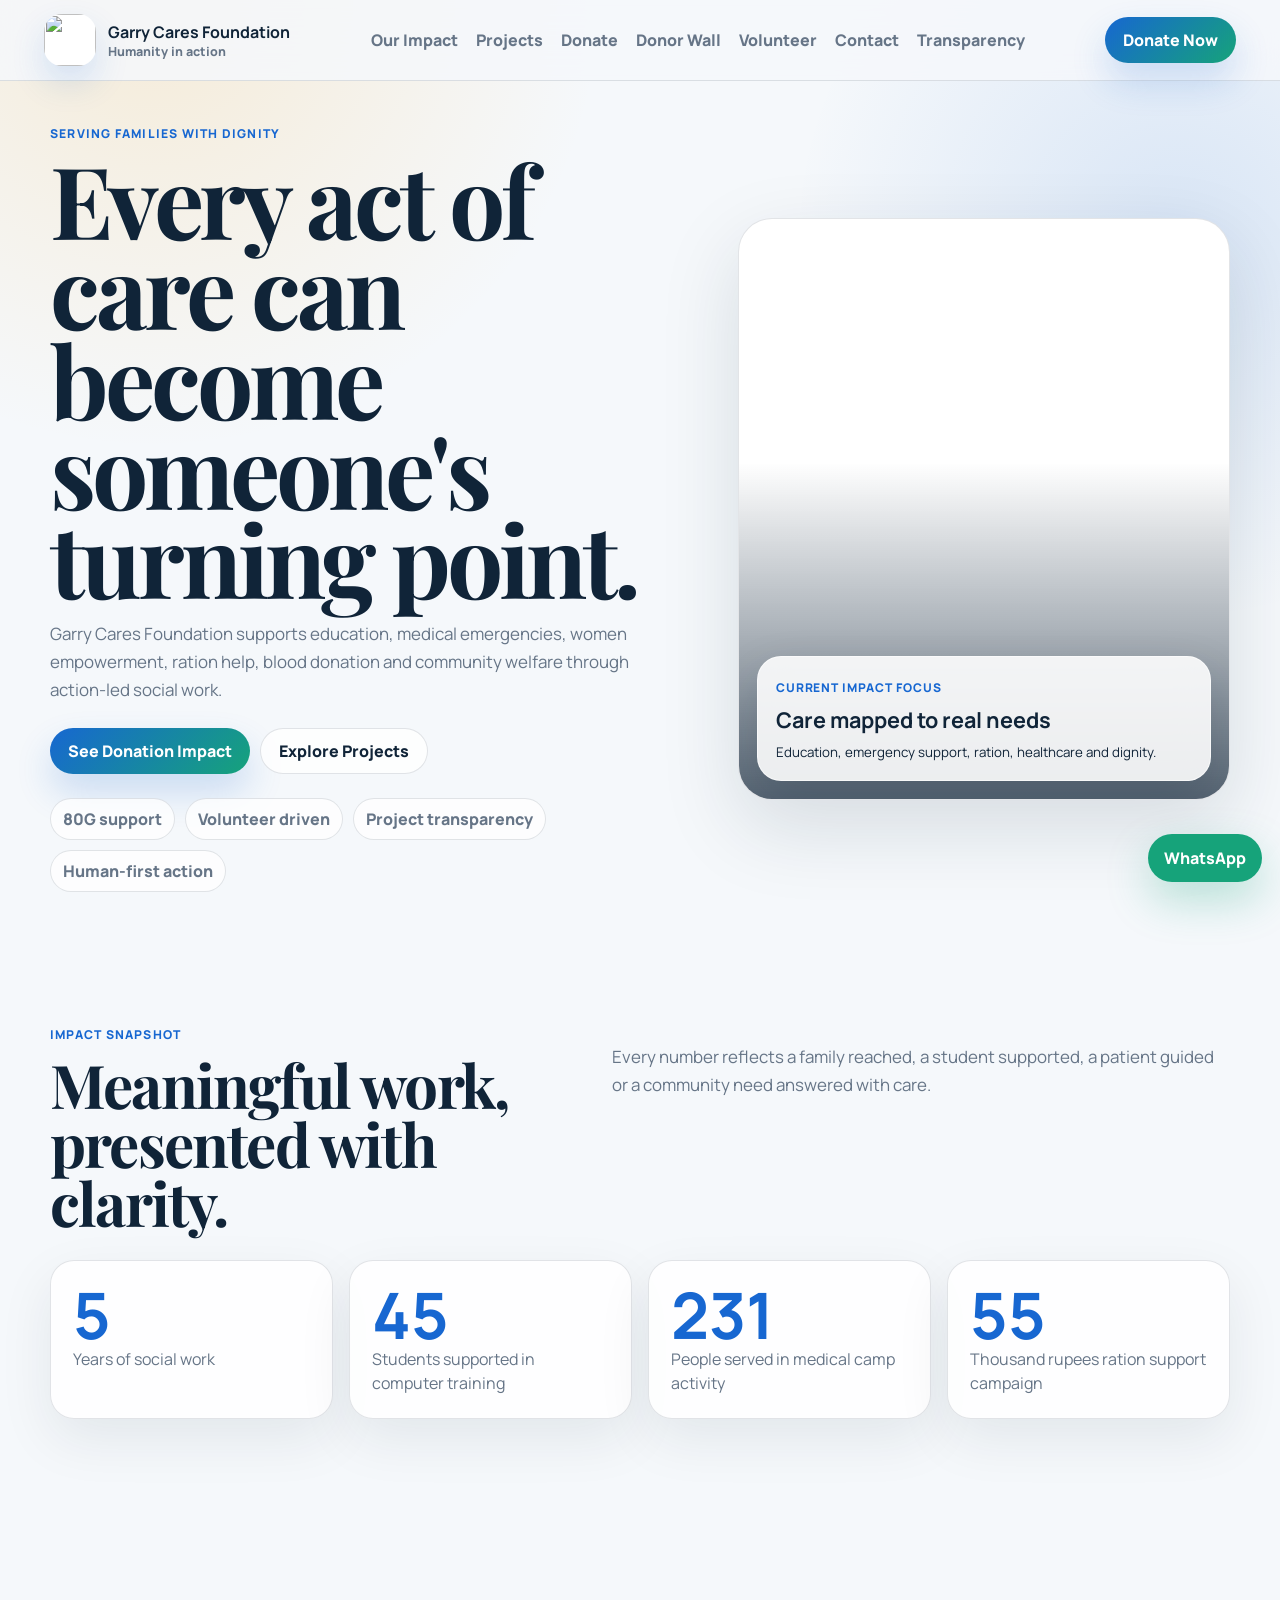
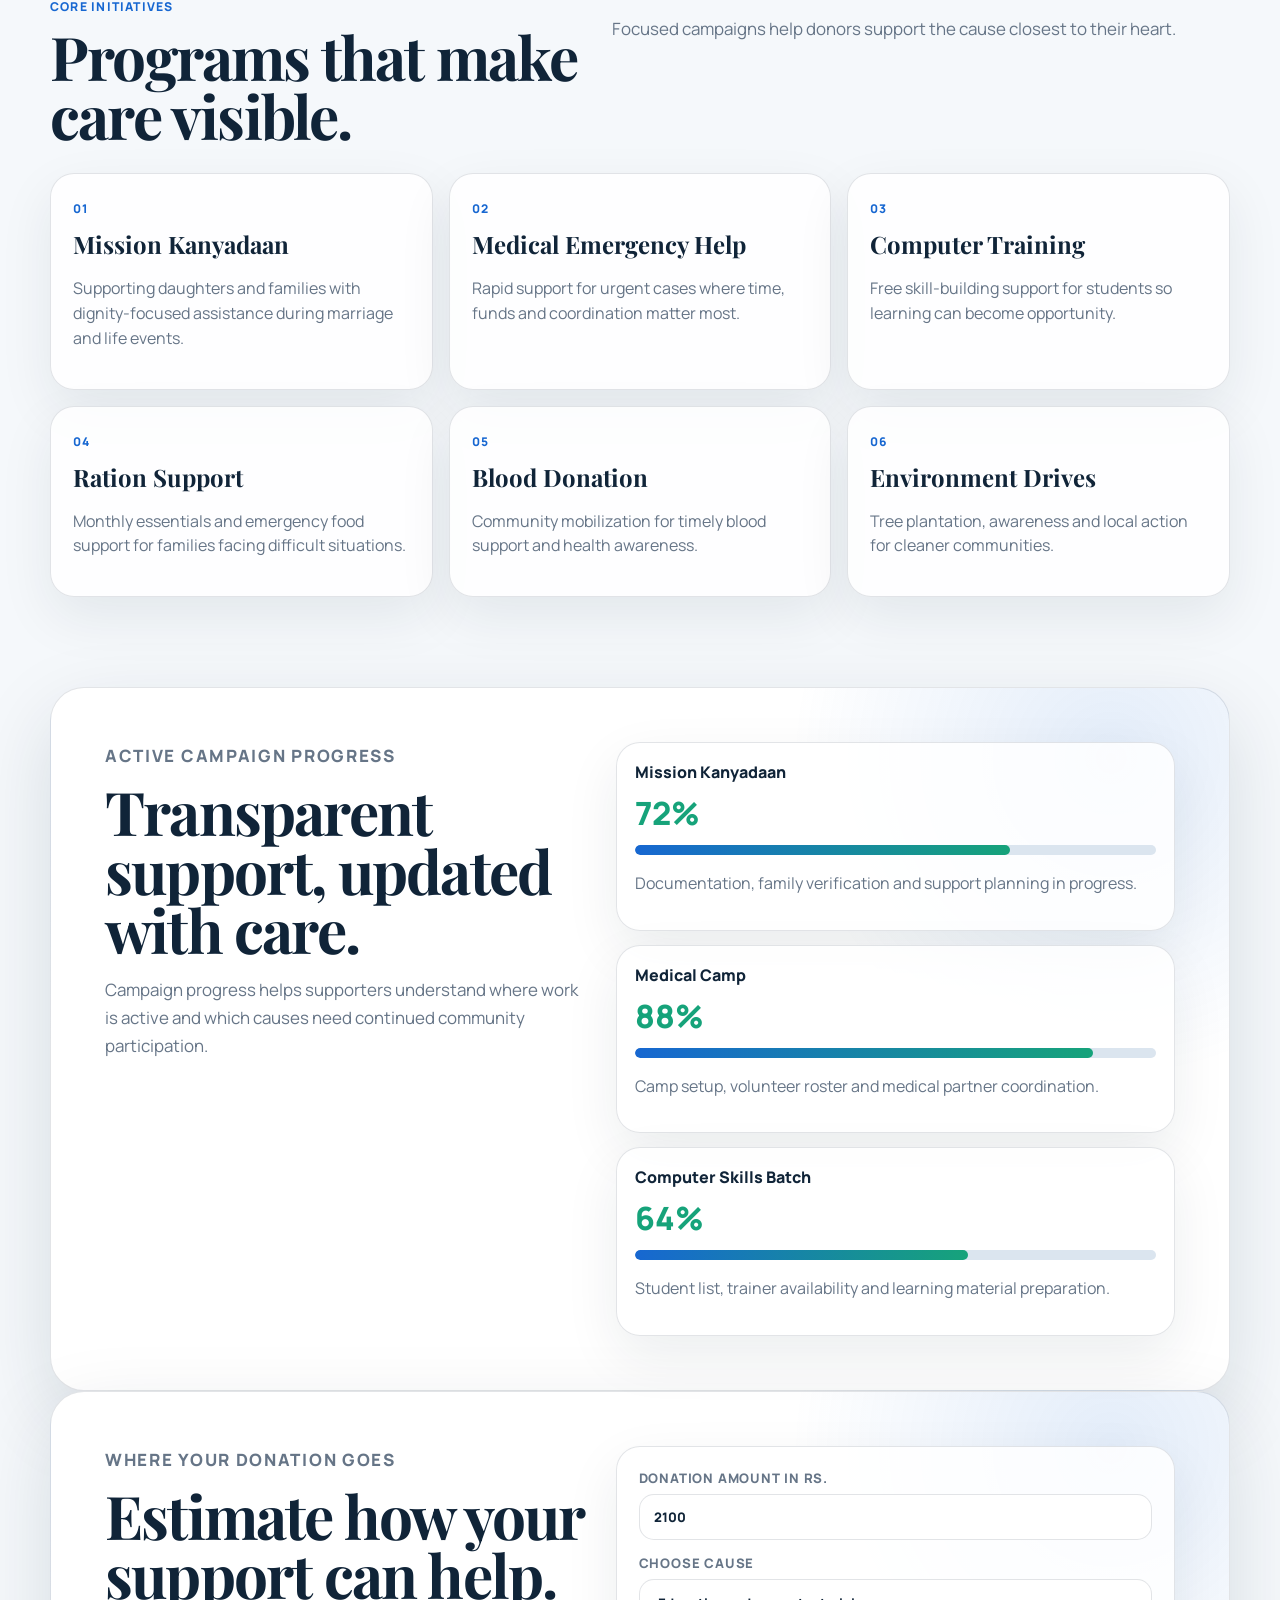
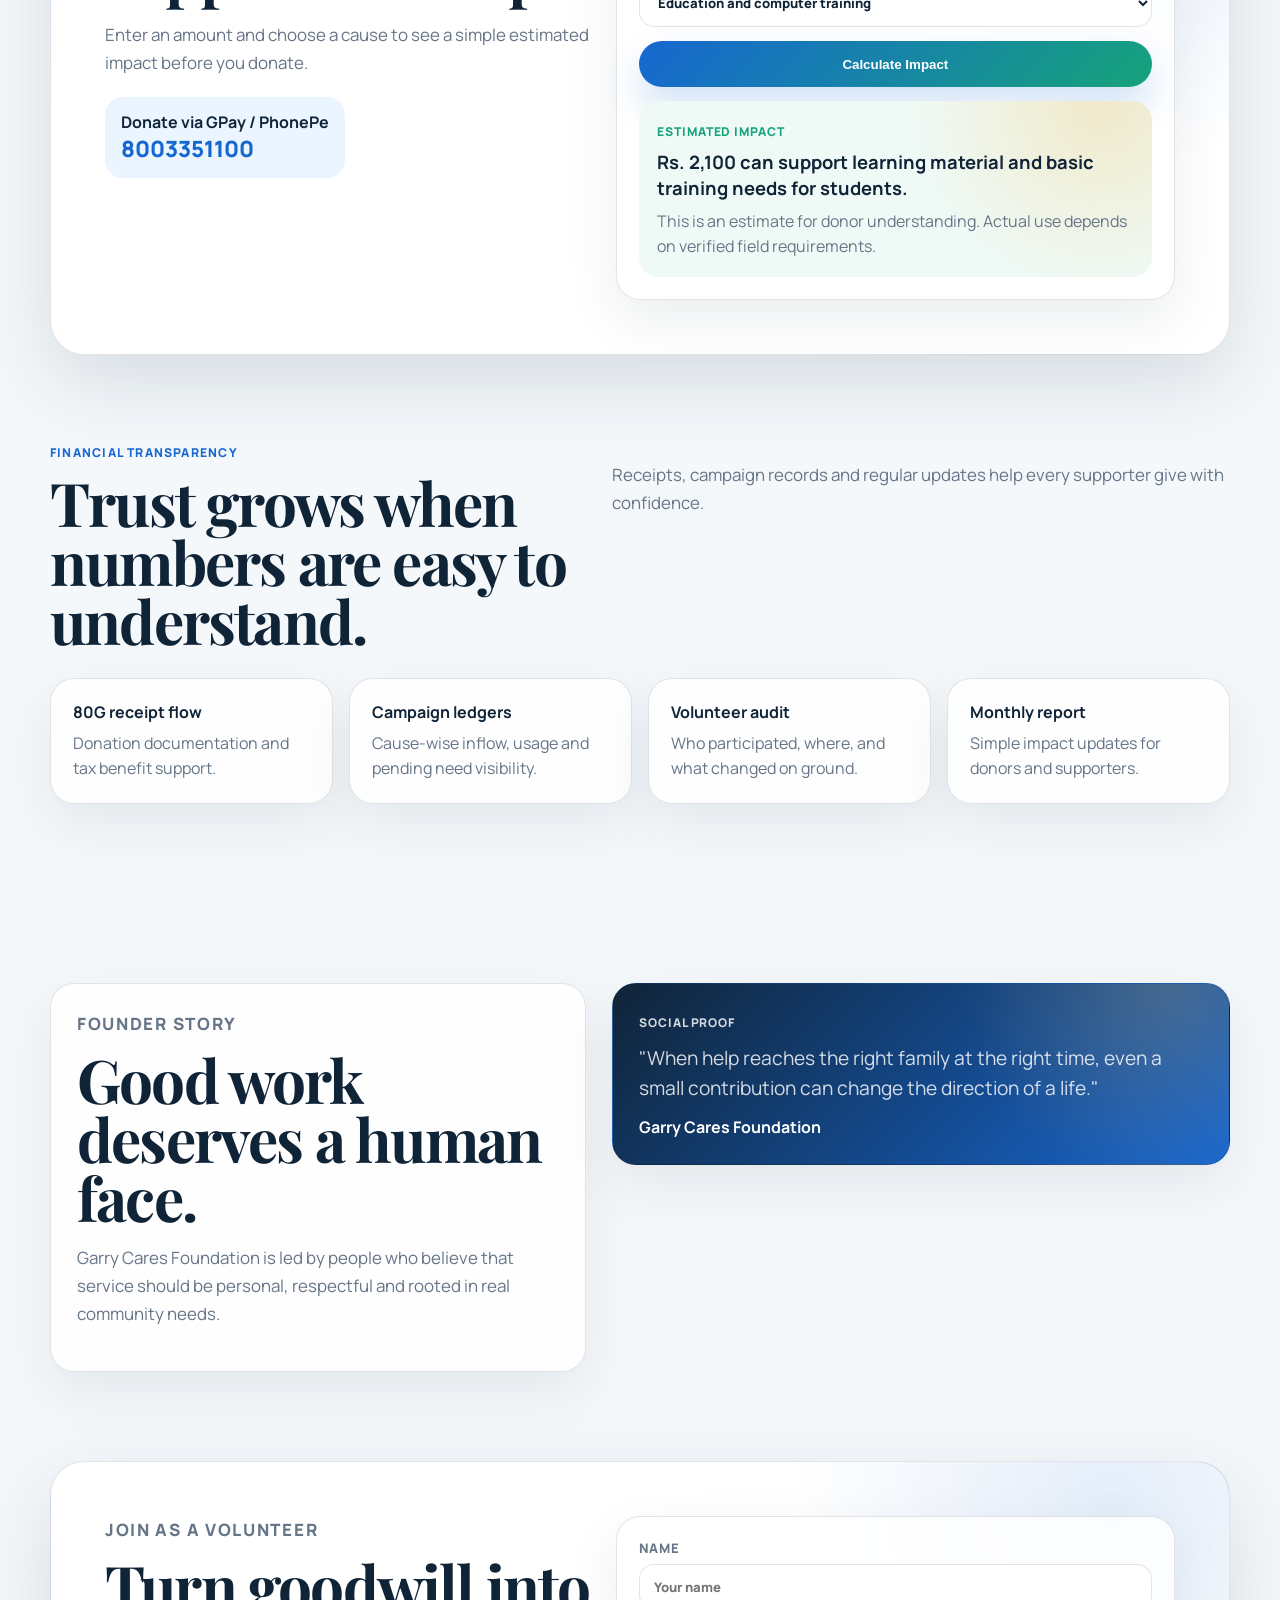
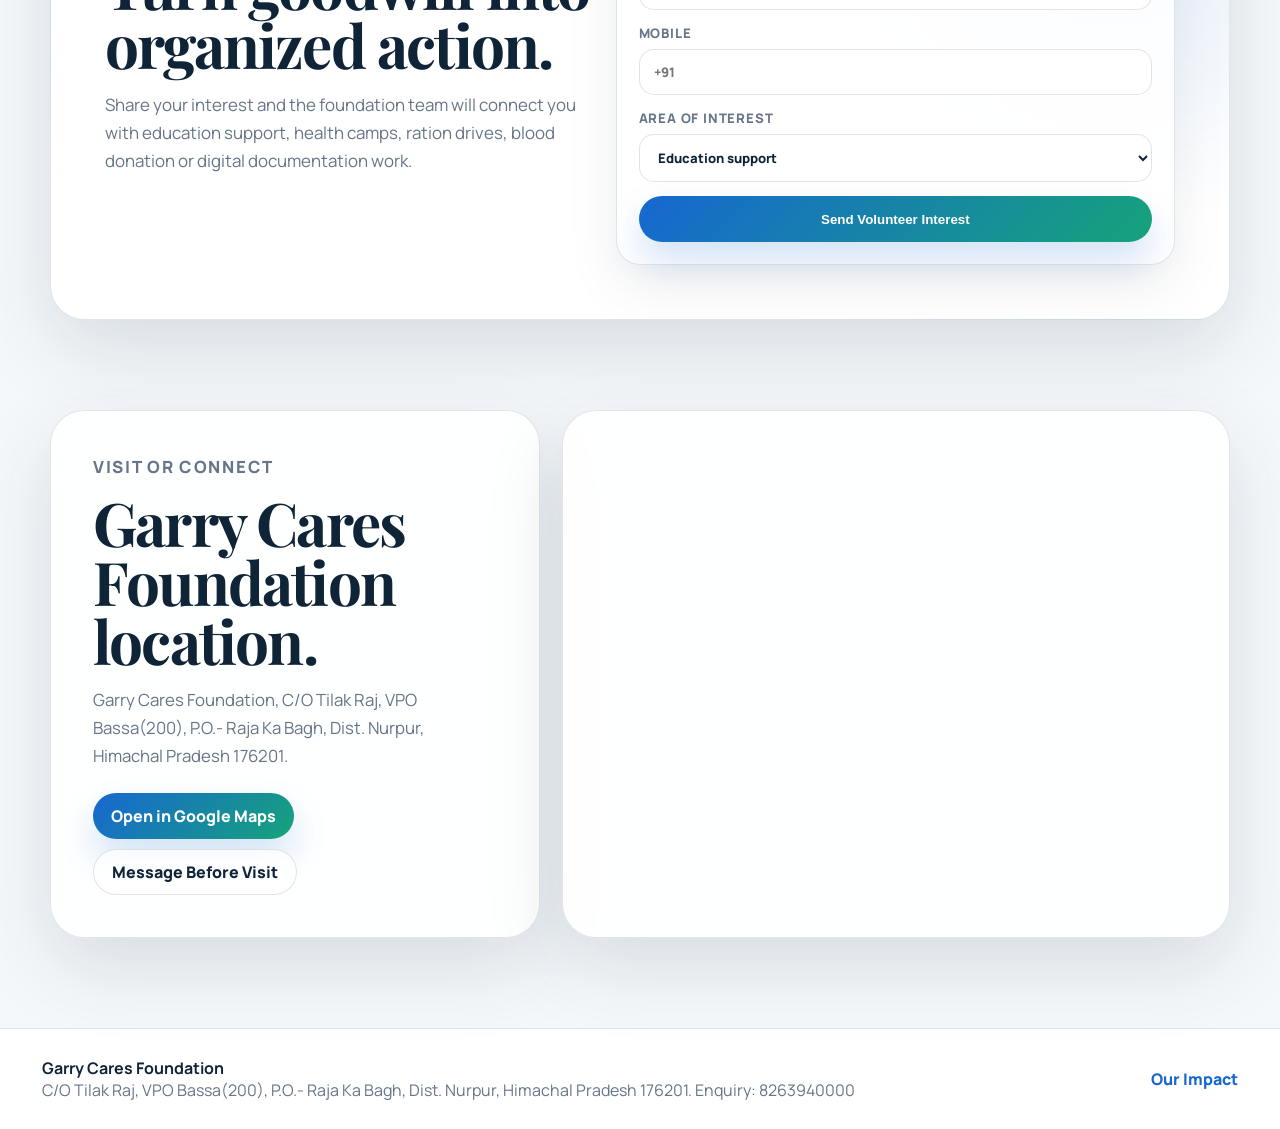
==== index.html @ 77423f06 "Add files via upload" ====
<!doctype html>
<html lang="en">
  <head>
    <meta charset="UTF-8" />
    <meta name="viewport" content="width=device-width, initial-scale=1.0" />
    <meta
      name="description"
      content="Garry Cares Foundation supports education, healthcare, dignity, ration help, blood donation and rural community welfare through transparent social work."
    />
    <title>Garry Cares Foundation | Serving With Care</title>
    <link rel="preconnect" href="https://fonts.googleapis.com" />
    <link rel="preconnect" href="https://fonts.gstatic.com" crossorigin />
    <link
      href="https://fonts.googleapis.com/css2?family=Manrope:wght@400;600;700;800&family=Playfair+Display:wght@700;800&display=swap"
      rel="stylesheet"
    />
    <link rel="stylesheet" href="styles.css" />
  </head>
  <body>
    <header class="site-header">
      <a class="brand" href="#top" aria-label="Garry Cares Foundation home">
        <span class="brand-mark"><img src="assets/GCF_logo.png" alt="" /></span>
        <span><strong>Garry Cares Foundation</strong><small>Humanity in action</small></span>
      </a>
      <nav class="desktop-nav" aria-label="Primary navigation">
        <a href="impact.html">Our Impact</a>
        <a href="#projects">Projects</a>
        <a href="donate.html">Donate</a>
        <a href="donors.html">Donor Wall</a>
        <a href="#volunteer">Volunteer</a>
        <a href="#contact">Contact</a>
        <a href="#transparency">Transparency</a>
      </nav>
      <a class="header-cta" href="donate.html">Donate Now</a>
      <button class="menu-button" type="button" aria-label="Open menu" aria-expanded="false"><span></span><span></span><span></span></button>
    </header>

    <nav class="mobile-menu" aria-label="Mobile navigation" hidden>
      <a href="impact.html">Our Impact</a>
      <a href="#projects">Projects</a>
      <a href="donate.html">Donate</a>
      <a href="donors.html">Donor Wall</a>
      <a href="#volunteer">Volunteer</a>
      <a href="#contact">Contact</a>
      <a href="#transparency">Transparency</a>
    </nav>

    <main id="top">
      <section class="hero">
        <div class="hero-copy">
          <p class="eyebrow">Serving families with dignity</p>
          <h1>Every act of care can become someone's turning point.</h1>
          <p>
            Garry Cares Foundation supports education, medical emergencies,
            women empowerment, ration help, blood donation and community welfare
            through action-led social work.
          </p>
          <div class="hero-actions">
            <a class="primary-button" href="#donate">See Donation Impact</a>
            <a class="secondary-button" href="#projects">Explore Projects</a>
          </div>
          <div class="trust-strip">
            <span>80G support</span>
            <span>Volunteer driven</span>
            <span>Project transparency</span>
            <span>Human-first action</span>
          </div>
        </div>
        <div class="hero-panel" aria-label="Garry Cares Foundation impact preview">
          <div class="hero-image"></div>
          <div class="impact-ticket">
            <span>Current impact focus</span>
            <strong>Care mapped to real needs</strong>
            <small>Education, emergency support, ration, healthcare and dignity.</small>
          </div>
        </div>
      </section>

      <section class="section impact-section" id="impact">
        <div class="section-heading">
          <div>
            <p class="eyebrow">Impact snapshot</p>
            <h2>Meaningful work, presented with clarity.</h2>
          </div>
          <p>
            Every number reflects a family reached, a student supported, a
            patient guided or a community need answered with care.
          </p>
        </div>
        <div class="stats-grid">
          <article><strong data-count="5">0</strong><span>Years of social work</span></article>
          <article><strong data-count="45">0</strong><span>Students supported in computer training</span></article>
          <article><strong data-count="271">0</strong><span>People served in medical camp activity</span></article>
          <article><strong data-count="55">0</strong><span>Thousand rupees ration support campaign</span></article>
        </div>
      </section>

      <section class="section projects-section" id="projects">
        <div class="section-heading">
          <div>
            <p class="eyebrow">Core initiatives</p>
            <h2>Programs that make care visible.</h2>
          </div>
          <p>Focused campaigns help donors support the cause closest to their heart.</p>
        </div>
        <div class="project-grid">
          <article><span>01</span><h3>Mission Kanyadaan</h3><p>Supporting daughters and families with dignity-focused assistance during marriage and life events.</p></article>
          <article><span>02</span><h3>Medical Emergency Help</h3><p>Rapid support for urgent cases where time, funds and coordination matter most.</p></article>
          <article><span>03</span><h3>Computer Training</h3><p>Free skill-building support for students so learning can become opportunity.</p></article>
          <article><span>04</span><h3>Ration Support</h3><p>Monthly essentials and emergency food support for families facing difficult situations.</p></article>
          <article><span>05</span><h3>Blood Donation</h3><p>Community mobilization for timely blood support and health awareness.</p></article>
          <article><span>06</span><h3>Environment Drives</h3><p>Tree plantation, awareness and local action for cleaner communities.</p></article>
        </div>
      </section>

      <section class="section tracker-section">
        <div class="tracker-copy">
          <p class="eyebrow">Active campaign progress</p>
          <h2>Transparent support, updated with care.</h2>
          <p>Campaign progress helps supporters understand where work is active and which causes need continued community participation.</p>
        </div>
        <div class="tracker-list">
          <article><span>Mission Kanyadaan</span><strong>72%</strong><div><i style="width:72%"></i></div><p>Documentation, family verification and support planning in progress.</p></article>
          <article><span>Medical Camp</span><strong>88%</strong><div><i style="width:88%"></i></div><p>Camp setup, volunteer roster and medical partner coordination.</p></article>
          <article><span>Computer Skills Batch</span><strong>64%</strong><div><i style="width:64%"></i></div><p>Student list, trainer availability and learning material preparation.</p></article>
        </div>
      </section>

      <section class="section donate-section" id="donate">
        <div class="donate-copy">
          <p class="eyebrow">Where your donation goes</p>
          <h2>Estimate how your support can help.</h2>
          <p>
            Enter an amount and choose a cause to see a simple estimated impact
            before you donate.
          </p>
          <div class="donation-contact">
            <strong>Donate via GPay / PhonePe</strong>
            <span>8003351100</span>
          </div>
        </div>
        <form class="donation-calculator" data-donation-form>
          <label>Donation amount in Rs.<input type="number" name="amount" min="100" value="2100" required /></label>
          <label>Choose cause
            <select name="cause">
              <option value="education">Education and computer training</option>
              <option value="medical">Medical emergency help</option>
              <option value="ration">Ration and family support</option>
              <option value="kanyadaan">Mission Kanyadaan</option>
            </select>
          </label>
          <button class="primary-button" type="submit">Calculate Impact</button>
          <article class="impact-result" data-impact-result>
            <span>Estimated impact</span>
            <strong>Rs. 2,100 can support learning material and basic training needs for students.</strong>
            <p>This is an estimate for donor understanding. Actual use depends on verified field requirements.</p>
          </article>
        </form>
      </section>

      <section class="section transparency-section" id="transparency">
        <div class="section-heading">
          <div>
            <p class="eyebrow">Financial transparency</p>
            <h2>Trust grows when numbers are easy to understand.</h2>
          </div>
          <p>Receipts, campaign records and regular updates help every supporter give with confidence.</p>
        </div>
        <div class="transparency-grid">
          <article><strong>80G receipt flow</strong><span>Donation documentation and tax benefit support.</span></article>
          <article><strong>Campaign ledgers</strong><span>Cause-wise inflow, usage and pending need visibility.</span></article>
          <article><strong>Volunteer audit</strong><span>Who participated, where, and what changed on ground.</span></article>
          <article><strong>Monthly report</strong><span>Simple impact updates for donors and supporters.</span></article>
        </div>
      </section>

      <section class="section founder-section">
        <div class="founder-card">
          <p class="eyebrow">Founder story</p>
          <h2>Good work deserves a human face.</h2>
          <p>
            Garry Cares Foundation is led by people who believe that service
            should be personal, respectful and rooted in real community needs.
          </p>
        </div>
        <div class="testimonial-card">
          <span>Social proof</span>
          <p>"When help reaches the right family at the right time, even a small contribution can change the direction of a life."</p>
          <strong>Garry Cares Foundation</strong>
        </div>
      </section>

      <section class="section volunteer-section" id="volunteer">
        <div class="volunteer-copy">
          <p class="eyebrow">Join as a volunteer</p>
          <h2>Turn goodwill into organized action.</h2>
          <p>Share your interest and the foundation team will connect you with education support, health camps, ration drives, blood donation or digital documentation work.</p>
        </div>
        <form class="volunteer-form">
          <label>Name<input type="text" placeholder="Your name" required /></label>
          <label>Mobile<input type="tel" placeholder="+91" required /></label>
          <label>Area of interest
            <select required>
              <option>Education support</option>
              <option>Medical camp</option>
              <option>Ration drive</option>
              <option>Blood donation</option>
              <option>Digital/social media support</option>
            </select>
          </label>
          <button class="primary-button" type="button">Send Volunteer Interest</button>
        </form>
      </section>

      <section class="section location-section" id="contact">
        <div class="location-copy">
          <p class="eyebrow">Visit or connect</p>
          <h2>Garry Cares Foundation location.</h2>
          <p>
            Garry Cares Foundation, C/O Tilak Raj, VPO Bassa(200),
            P.O.- Raja Ka Bagh, Dist. Nurpur, Himachal Pradesh 176201.
          </p>
          <div class="location-actions">
            <a class="primary-button" href="https://www.google.com/maps/search/?api=1&query=Garry%20Cares%20Foundation%20C%2FO%20Tilak%20Raj%20VPO%20Bassa%20200%20PO%20Raja%20Ka%20Bagh%20Nurpur%20Himachal%20Pradesh%20176201" target="_blank" rel="noopener noreferrer">Open in Google Maps</a>
            <a class="secondary-button" href="https://wa.me/918263940000?text=Hello%20Garry%20Cares%20Foundation%2C%20I%20want%20to%20visit%20your%20office" target="_blank" rel="noopener noreferrer">Message Before Visit</a>
          </div>
        </div>
        <div class="map-frame" aria-label="Garry Cares Foundation map">
          <iframe
            title="Garry Cares Foundation location map"
            src="https://www.google.com/maps?q=Garry%20Cares%20Foundation%20C%2FO%20Tilak%20Raj%20VPO%20Bassa%20200%20PO%20Raja%20Ka%20Bagh%20Nurpur%20Himachal%20Pradesh%20176201&output=embed"
            loading="lazy"
            referrerpolicy="no-referrer-when-downgrade"
          ></iframe>
        </div>
      </section>
    </main>

    <a class="whatsapp-float" href="https://wa.me/918263940000?text=Hello%20Garry%20Cares%20Foundation%2C%20I%20want%20to%20connect" target="_blank" rel="noopener noreferrer">WhatsApp</a>

    <footer class="site-footer">
      <div>
        <strong>Garry Cares Foundation</strong>
        <span>C/O Tilak Raj, VPO Bassa(200), P.O.- Raja Ka Bagh, Dist. Nurpur, Himachal Pradesh 176201. Enquiry: 8263940000</span>
      </div>
      <a href="impact.html">Our Impact</a>
    </footer>

    <script src="script.js"></script>
  </body>
</html>
---- styles.css ----
:root {
  --ink: #102438;
  --muted: #667587;
  --paper: #ffffff;
  --soft: #f5f8fb;
  --line: rgba(16, 36, 56, 0.12);
  --blue: #1767d1;
  --green: #16a37a;
  --gold: #f5b84b;
  --coral: #e96f5b;
  --shadow: 0 28px 80px rgba(16, 36, 56, 0.13);
  --radius: 24px;
}

* {
  box-sizing: border-box;
}

html {
  scroll-behavior: smooth;
}

body {
  margin: 0;
  color: var(--ink);
  background:
    radial-gradient(circle at 12% 0%, rgba(245, 184, 75, 0.2), transparent 28rem),
    radial-gradient(circle at 92% 4%, rgba(23, 103, 209, 0.13), transparent 24rem),
    var(--soft);
  font-family: "Manrope", system-ui, sans-serif;
}

img {
  display: block;
  width: 100%;
}

a {
  color: inherit;
  text-decoration: none;
}

.site-header {
  position: sticky;
  z-index: 10;
  top: 0;
  display: flex;
  align-items: center;
  justify-content: space-between;
  gap: 18px;
  padding: 14px clamp(16px, 4vw, 44px);
  border-bottom: 1px solid var(--line);
  background: rgba(245, 248, 251, 0.88);
  backdrop-filter: blur(18px);
}

.brand {
  display: inline-flex;
  align-items: center;
  gap: 12px;
  min-width: 0;
}

.brand-mark {
  display: grid;
  width: 52px;
  height: 52px;
  place-items: center;
  border-radius: 18px;
  background: #fff;
  box-shadow: 0 16px 34px rgba(23, 103, 209, 0.16);
}

.brand-mark img {
  width: 100%;
  height: 100%;
  border-radius: inherit;
  object-fit: contain;
}

.brand strong,
.brand small {
  display: block;
}

.brand small {
  color: var(--muted);
  font-size: 0.78rem;
  font-weight: 800;
}

.desktop-nav {
  display: flex;
  flex-wrap: wrap;
  justify-content: center;
  gap: 10px 18px;
  color: var(--muted);
  font-weight: 900;
}

.desktop-nav a:hover {
  color: var(--blue);
}

.primary-button,
.secondary-button,
.header-cta {
  display: inline-flex;
  align-items: center;
  justify-content: center;
  min-height: 46px;
  border-radius: 999px;
  padding: 0 18px;
  font-weight: 900;
  text-align: center;
}

.primary-button,
.header-cta {
  border: 0;
  color: #fff;
  background: linear-gradient(135deg, var(--blue), var(--green));
  box-shadow: 0 18px 36px rgba(23, 103, 209, 0.2);
}

.secondary-button {
  border: 1px solid var(--line);
  background: rgba(255, 255, 255, 0.78);
}

.menu-button {
  display: none;
  width: 44px;
  height: 44px;
  border: 1px solid var(--line);
  border-radius: 14px;
  background: var(--paper);
}

.menu-button span {
  display: block;
  width: 18px;
  height: 2px;
  margin: 5px auto;
  background: var(--ink);
}

.mobile-menu {
  position: fixed;
  z-index: 9;
  top: 81px;
  left: 0;
  right: 0;
  display: grid;
  gap: 8px;
  padding: 14px;
  border-bottom: 1px solid var(--line);
  background: rgba(245, 248, 251, 0.96);
}

.mobile-menu[hidden] {
  display: none;
}

.mobile-menu a {
  border: 1px solid var(--line);
  border-radius: 14px;
  background: var(--paper);
  padding: 12px;
  font-weight: 900;
}

.hero,
.section {
  width: min(1180px, calc(100% - 32px));
  margin: 0 auto;
}

.hero {
  display: grid;
  grid-template-columns: minmax(0, 0.95fr) minmax(330px, 0.75fr);
  gap: clamp(24px, 5vw, 64px);
  align-items: center;
  min-height: calc(100vh - 82px);
  padding: 44px 0;
}

.eyebrow {
  margin: 0 0 12px;
  color: var(--blue);
  font-size: 0.76rem;
  font-weight: 900;
  letter-spacing: 0.1em;
  text-transform: uppercase;
}

h1,
h2,
h3 {
  font-family: "Playfair Display", Georgia, serif;
}

h1 {
  max-width: 830px;
  margin: 0;
  font-size: clamp(3.2rem, 7.8vw, 7rem);
  line-height: 0.9;
  letter-spacing: -0.04em;
}

h2 {
  margin: 0;
  font-size: clamp(2rem, 4.7vw, 4.4rem);
  line-height: 0.98;
  letter-spacing: -0.03em;
}

.color-statement {
  display: flex;
  flex-wrap: wrap;
  gap: 10px 14px;
  line-height: 1.08;
}

.color-statement span {
  position: relative;
  display: inline-block;
  border-radius: 18px;
  padding: 5px 10px 8px;
}

.color-statement span:nth-child(1) {
  color: var(--blue);
  background: rgba(23, 103, 209, 0.09);
}

.color-statement span:nth-child(2) {
  color: var(--green);
  background: rgba(22, 163, 122, 0.1);
}

.color-statement span:nth-child(3) {
  color: #b56f06;
  background: rgba(245, 184, 75, 0.18);
}

h3 {
  margin: 10px 0 8px;
  font-size: 1.5rem;
}

.hero-copy > p:not(.eyebrow),
.section-heading > p,
.tracker-copy p,
.donate-copy p,
.volunteer-copy p,
.founder-card p {
  color: var(--muted);
  font-size: 1.06rem;
  line-height: 1.65;
}

.hero-actions,
.trust-strip {
  display: flex;
  flex-wrap: wrap;
  gap: 10px;
  margin-top: 24px;
}

.trust-strip span {
  border: 1px solid var(--line);
  border-radius: 999px;
  background: rgba(255, 255, 255, 0.75);
  padding: 9px 12px;
  color: var(--muted);
  font-weight: 900;
}

.hero-panel {
  position: relative;
  min-height: 580px;
  overflow: hidden;
  border: 1px solid var(--line);
  border-radius: 34px;
  background: var(--paper);
  box-shadow: var(--shadow);
}

.hero-image {
  height: 100%;
  min-height: 580px;
  background:
    linear-gradient(180deg, transparent 42%, rgba(16, 36, 56, 0.7)),
    url("https://images.unsplash.com/photo-1488521787991-ed7bbaae773c?auto=format&fit=crop&w=1100&q=80") center/cover;
}

.impact-ticket {
  position: absolute;
  left: 18px;
  right: 18px;
  bottom: 18px;
  border: 1px solid rgba(255, 255, 255, 0.6);
  border-radius: 24px;
  background: rgba(255, 255, 255, 0.88);
  backdrop-filter: blur(14px);
  padding: 18px;
  box-shadow: 0 22px 50px rgba(16, 36, 56, 0.2);
}

.impact-ticket span,
.project-grid span,
.founder-card span,
.testimonial-card span {
  color: var(--blue);
  font-size: 0.75rem;
  font-weight: 900;
  letter-spacing: 0.08em;
  text-transform: uppercase;
}

.impact-ticket strong {
  display: block;
  margin: 8px 0 6px;
  font-size: 1.35rem;
}

.section {
  padding: clamp(48px, 7vw, 90px) 0;
}

.section-heading,
.tracker-section,
.donate-section,
.founder-section,
.volunteer-section {
  display: grid;
  grid-template-columns: minmax(0, 0.78fr) minmax(320px, 0.9fr);
  gap: 26px;
  align-items: start;
}

.stats-grid,
.project-grid,
.transparency-grid {
  display: grid;
  gap: 16px;
  margin-top: 28px;
}

.stats-grid {
  grid-template-columns: repeat(4, minmax(0, 1fr));
}

.stats-grid article,
.project-grid article,
.tracker-list article,
.transparency-grid article,
.founder-card,
.testimonial-card,
.volunteer-form,
.donation-calculator {
  border: 1px solid var(--line);
  border-radius: var(--radius);
  background: rgba(255, 255, 255, 0.84);
  box-shadow: 0 20px 54px rgba(16, 36, 56, 0.08);
}

.stats-grid article {
  padding: 22px;
}

.stats-grid strong {
  display: block;
  color: var(--blue);
  font-size: clamp(2rem, 5vw, 4rem);
  line-height: 1;
}

.stats-grid span,
.project-grid p,
.tracker-list p,
.transparency-grid span,
.testimonial-card p {
  color: var(--muted);
  line-height: 1.55;
}

.project-grid {
  grid-template-columns: repeat(3, minmax(0, 1fr));
}

.project-grid article,
.transparency-grid article {
  padding: 22px;
  transition: transform 0.22s ease, box-shadow 0.22s ease;
}

.project-grid article:hover,
.transparency-grid article:hover {
  transform: translateY(-5px);
  box-shadow: var(--shadow);
}

.tracker-section,
.donate-section,
.volunteer-section {
  border: 1px solid var(--line);
  border-radius: 34px;
  background:
    radial-gradient(circle at 90% 10%, rgba(23, 103, 209, 0.12), transparent 20rem),
    var(--paper);
  padding: clamp(24px, 5vw, 54px);
  box-shadow: var(--shadow);
}

.tracker-list {
  display: grid;
  gap: 14px;
}

.tracker-list article {
  padding: 18px;
}

.tracker-list article > span,
.tracker-list strong {
  display: block;
  font-weight: 900;
}

.tracker-list strong {
  margin-top: 8px;
  color: var(--green);
  font-size: 2rem;
}

.tracker-list div {
  overflow: hidden;
  height: 10px;
  margin: 10px 0;
  border-radius: 999px;
  background: #dbe5ef;
}

.tracker-list i {
  display: block;
  height: 100%;
  border-radius: inherit;
  background: linear-gradient(90deg, var(--blue), var(--green));
}

.donation-contact {
  display: grid;
  width: fit-content;
  margin-top: 20px;
  border-radius: 18px;
  background: #eaf5ff;
  padding: 14px 16px;
}

.donation-contact span {
  color: var(--blue);
  font-size: 1.4rem;
  font-weight: 900;
}

.donation-calculator,
.volunteer-form {
  display: grid;
  gap: 14px;
  padding: 22px;
}

label {
  display: grid;
  gap: 7px;
  color: var(--muted);
  font-size: 0.82rem;
  font-weight: 900;
  letter-spacing: 0.06em;
  text-transform: uppercase;
}

input,
select {
  width: 100%;
  border: 1px solid var(--line);
  border-radius: 15px;
  background: #fff;
  padding: 13px 14px;
  color: var(--ink);
  font: inherit;
  outline: none;
}

input:focus,
select:focus {
  border-color: rgba(23, 103, 209, 0.45);
  box-shadow: 0 0 0 4px rgba(23, 103, 209, 0.1);
}

.impact-result {
  border-radius: 20px;
  background:
    radial-gradient(circle at 90% 0%, rgba(245, 184, 75, 0.26), transparent 12rem),
    #effaf6;
  padding: 18px;
}

.impact-result span {
  color: var(--green);
  font-size: 0.76rem;
  font-weight: 900;
  letter-spacing: 0.08em;
  text-transform: uppercase;
}

.impact-result strong {
  display: block;
  margin: 8px 0;
  font-size: 1.15rem;
}

.impact-result p {
  margin: 0;
  color: var(--muted);
  line-height: 1.55;
}

.transparency-grid {
  grid-template-columns: repeat(4, minmax(0, 1fr));
}

.transparency-grid strong {
  display: block;
  margin-bottom: 8px;
}

.founder-card,
.testimonial-card {
  padding: 26px;
}

.testimonial-card {
  color: #fff;
  background:
    radial-gradient(circle at 90% 0%, rgba(245, 184, 75, 0.22), transparent 13rem),
    linear-gradient(135deg, #102438, #1767d1);
}

.testimonial-card span,
.testimonial-card p {
  color: rgba(255, 255, 255, 0.82);
}

.testimonial-card p {
  margin: 12px 0;
  font-size: 1.2rem;
}

.whatsapp-float {
  position: fixed;
  z-index: 12;
  right: 18px;
  bottom: 18px;
  border-radius: 999px;
  color: #fff;
  background: #16a37a;
  padding: 13px 16px;
  font-weight: 900;
  box-shadow: 0 18px 44px rgba(22, 163, 122, 0.28);
}

.site-footer {
  display: flex;
  align-items: center;
  justify-content: space-between;
  gap: 18px;
  padding: 28px clamp(16px, 4vw, 42px);
  border-top: 1px solid var(--line);
  background: #ffffff;
}

.site-footer strong,
.site-footer span {
  display: block;
}

.site-footer span {
  color: var(--muted);
}

.site-footer a {
  color: var(--blue);
  font-weight: 900;
}

.donate-hero {
  display: grid;
  grid-template-columns: minmax(0, 0.8fr) minmax(430px, 0.7fr);
  gap: clamp(22px, 5vw, 54px);
  align-items: center;
  width: min(1180px, calc(100% - 32px));
  margin: 0 auto;
  padding: clamp(46px, 8vw, 96px) 0 34px;
}

.donate-hero h1 {
  font-size: clamp(3rem, 7vw, 6.4rem);
}

.donate-hero p {
  max-width: 720px;
  color: var(--muted);
  font-size: 1.08rem;
  line-height: 1.7;
}

.donate-hero-card {
  position: relative;
  overflow: hidden;
  border: 1px solid var(--line);
  border-radius: 30px;
  background:
    radial-gradient(circle at 88% 10%, rgba(245, 184, 75, 0.38), transparent 12rem),
    linear-gradient(135deg, #102438, #1767d1);
  color: #fff;
  padding: 26px;
  box-shadow: var(--shadow);
}

.donate-hero-card span,
.campaign-card > span {
  display: block;
  color: var(--blue);
  font-size: 0.74rem;
  font-weight: 900;
  letter-spacing: 0.08em;
  text-transform: uppercase;
}

.donate-hero-card span {
  color: rgba(255, 255, 255, 0.72);
}

.donate-hero-card strong {
  display: block;
  margin: 12px 0;
  font-size: clamp(2rem, 5vw, 3.2rem);
  line-height: 1;
}

.donate-hero-card p {
  margin: 0;
  color: rgba(255, 255, 255, 0.78);
}

.donate-photo-card {
  display: block;
  min-height: 0;
  padding: 0;
}

.donate-photo-card img {
  width: 100%;
  height: auto;
  min-height: 0;
  object-fit: contain;
}

.donate-photo-card::after {
  display: none;
}

.donate-photo-overlay {
  position: static;
  z-index: 1;
  border-top: 1px solid rgba(255, 255, 255, 0.18);
  background: linear-gradient(135deg, #102438, #1767d1);
  padding: 18px 20px;
}

.donate-photo-overlay strong {
  font-size: clamp(1.8rem, 4vw, 2.6rem);
}

.donate-photo-overlay p {
  font-size: 0.95rem;
  line-height: 1.45;
}

.campaign-grid {
  display: grid;
  grid-template-columns: repeat(4, minmax(0, 1fr));
  gap: 16px;
  margin-top: 30px;
}

.campaign-card {
  position: relative;
  display: flex;
  overflow: hidden;
  flex-direction: column;
  min-height: 430px;
  border: 1px solid var(--line);
  border-radius: 26px;
  background:
    radial-gradient(circle at 88% 0%, rgba(23, 103, 209, 0.08), transparent 12rem),
    rgba(255, 255, 255, 0.9);
  padding: 20px;
  box-shadow: 0 20px 54px rgba(16, 36, 56, 0.08);
  transition: transform 0.24s ease, box-shadow 0.24s ease, border-color 0.24s ease;
}

.campaign-card::before {
  position: absolute;
  inset: 0 0 auto;
  height: 7px;
  background: var(--campaign-accent, linear-gradient(90deg, var(--blue), var(--green), var(--gold)));
  content: "";
}

.campaign-card:hover {
  transform: translateY(-7px);
  border-color: rgba(23, 103, 209, 0.32);
  box-shadow: var(--shadow);
}

.campaign-card.featured {
  color: #fff;
  background:
    radial-gradient(circle at 90% 6%, rgba(245, 184, 75, 0.24), transparent 13rem),
    linear-gradient(135deg, #102438, #1767d1);
}

.kanyadaan-card {
  --campaign-accent: linear-gradient(90deg, #e96f5b, #f5b84b);
}

.education-card {
  --campaign-accent: linear-gradient(90deg, #1767d1, #16a37a);
}

.medical-card {
  --campaign-accent: linear-gradient(90deg, #1767d1, #6d5dfc);
}

.shagun-card {
  --campaign-accent: linear-gradient(90deg, #f5b84b, #16a37a);
}

.blood-card {
  --campaign-accent: linear-gradient(90deg, #e96f5b, #c82f4f);
}

.beti-card {
  --campaign-accent: linear-gradient(90deg, #6d5dfc, #e96f5b);
}

.warmth-card {
  --campaign-accent: linear-gradient(90deg, #f5b84b, #e96f5b);
}

.hygiene-card {
  --campaign-accent: linear-gradient(90deg, #16a37a, #1767d1);
}

.campaign-card.featured p,
.campaign-card.featured li {
  color: rgba(255, 255, 255, 0.8);
}

.campaign-card.featured > span {
  color: rgba(255, 255, 255, 0.68);
}

.campaign-icon {
  display: grid;
  width: 58px;
  height: 58px;
  margin-bottom: 18px;
  place-items: center;
  border-radius: 20px;
  color: #fff;
  background: var(--campaign-accent, linear-gradient(135deg, var(--blue), var(--green)));
  font-weight: 900;
  box-shadow: 0 16px 32px rgba(23, 103, 209, 0.18);
}

.campaign-card.featured .campaign-icon {
  background: rgba(255, 255, 255, 0.16);
  box-shadow: none;
}

.campaign-card h3 {
  margin-top: 8px;
  font-size: 1.45rem;
  line-height: 1.05;
}

.campaign-card p,
.campaign-card li {
  color: var(--muted);
  line-height: 1.55;
}

.campaign-card ul {
  display: grid;
  gap: 8px;
  margin: 8px 0 18px;
  padding-left: 18px;
}

.campaign-card a {
  display: inline-flex;
  align-items: center;
  justify-content: center;
  min-height: 44px;
  margin-top: auto;
  border-radius: 999px;
  border: 1px solid rgba(23, 103, 209, 0.12);
  background:
    linear-gradient(#fff, #fff) padding-box,
    var(--campaign-accent, linear-gradient(90deg, var(--blue), var(--green))) border-box;
  color: var(--blue);
  padding: 0 15px;
  font-weight: 900;
  transition: transform 0.2s ease, box-shadow 0.2s ease;
}

.campaign-card a:hover {
  transform: translateY(-2px);
  box-shadow: 0 14px 28px rgba(16, 36, 56, 0.12);
}

.campaign-card.featured a {
  background: #fff;
  color: var(--blue);
}

.idea-panel {
  overflow: hidden;
  border: 1px solid var(--line);
  border-radius: 34px;
  background:
    radial-gradient(circle at 10% 10%, rgba(22, 163, 122, 0.14), transparent 17rem),
    radial-gradient(circle at 96% 8%, rgba(245, 184, 75, 0.22), transparent 14rem),
    var(--paper);
  padding: clamp(22px, 5vw, 46px);
  box-shadow: var(--shadow);
}

.idea-list {
  display: flex;
  flex-wrap: wrap;
  gap: 10px;
  margin-top: 24px;
}

.idea-list span {
  border: 1px solid var(--line);
  border-radius: 999px;
  background: rgba(255, 255, 255, 0.82);
  padding: 12px 14px;
  color: var(--muted);
  font-weight: 900;
  transition: transform 0.2s ease, color 0.2s ease, border-color 0.2s ease;
}

.idea-list span:hover {
  transform: translateY(-3px);
  border-color: rgba(22, 163, 122, 0.32);
  color: var(--green);
}

.impact-hero {
  display: grid;
  grid-template-columns: minmax(0, 0.95fr) minmax(320px, 0.5fr);
  gap: clamp(22px, 5vw, 54px);
  align-items: end;
  width: min(1180px, calc(100% - 32px));
  margin: 0 auto;
  padding: clamp(46px, 8vw, 96px) 0 34px;
}

.impact-report-hero {
  align-items: stretch;
  min-height: calc(100vh - 82px);
  padding-bottom: clamp(34px, 6vw, 64px);
}

.impact-hero h1 {
  font-size: clamp(3rem, 7vw, 6.4rem);
}

.impact-hero p {
  max-width: 760px;
  color: var(--muted);
  font-size: 1.08rem;
  line-height: 1.7;
}

.impact-story-card {
  border: 1px solid var(--line);
  border-radius: 30px;
  background:
    radial-gradient(circle at 90% 0%, rgba(22, 163, 122, 0.22), transparent 14rem),
    var(--paper);
  padding: 26px;
  box-shadow: var(--shadow);
}

.impact-story-card span,
.impact-metric > span,
.journey-grid span {
  color: var(--blue);
  font-size: 0.74rem;
  font-weight: 900;
  letter-spacing: 0.08em;
  text-transform: uppercase;
}

.impact-story-card strong {
  display: block;
  margin: 12px 0;
  font-size: clamp(1.45rem, 3vw, 2.2rem);
  line-height: 1.1;
}

.impact-report-card {
  display: grid;
  overflow: hidden;
  grid-template-rows: minmax(360px, 1fr) auto;
  border: 1px solid var(--line);
  border-radius: 34px;
  background: var(--paper);
  box-shadow: var(--shadow);
}

.impact-report-card > div:last-child {
  padding: 22px;
}

.impact-report-card span,
.story-feature-grid span {
  color: var(--blue);
  font-size: 0.74rem;
  font-weight: 900;
  letter-spacing: 0.08em;
  text-transform: uppercase;
}

.impact-report-card strong {
  display: block;
  margin-top: 10px;
  font-size: 1.35rem;
  line-height: 1.14;
}

.impact-image-placeholder,
.story-image-placeholder {
  display: grid;
  min-height: 320px;
  place-items: center;
  background:
    linear-gradient(135deg, rgba(16, 36, 56, 0.6), rgba(23, 103, 209, 0.4)),
    radial-gradient(circle at 28% 24%, rgba(245, 184, 75, 0.32), transparent 12rem),
    #dfe9f3;
}

.impact-image-placeholder span,
.story-image-placeholder span {
  border: 1px solid rgba(255, 255, 255, 0.52);
  border-radius: 999px;
  background: rgba(255, 255, 255, 0.16);
  color: #fff;
  padding: 10px 14px;
  font-weight: 900;
  backdrop-filter: blur(10px);
}

.story-photo {
  position: relative;
  overflow: hidden;
  background: #dfe9f3;
}

.story-photo img {
  width: 100%;
  height: 100%;
  min-height: inherit;
  object-fit: cover;
  transition: transform 0.28s ease;
}

.story-photo::after {
  position: absolute;
  inset: 0;
  background: linear-gradient(180deg, transparent 42%, rgba(16, 36, 56, 0.62));
  content: "";
}

.story-photo span {
  position: absolute;
  z-index: 1;
  left: 16px;
  bottom: 16px;
}

.story-feature-grid article:hover .story-photo img {
  transform: scale(1.04);
}

.impact-report-dashboard {
  overflow: hidden;
  border-radius: 36px;
  background:
    radial-gradient(circle at 8% 8%, rgba(245, 184, 75, 0.2), transparent 18rem),
    linear-gradient(135deg, #102438, #1767d1);
  color: #fff;
  padding: clamp(24px, 5vw, 52px);
  box-shadow: var(--shadow);
}

.impact-report-heading {
  display: grid;
  grid-template-columns: minmax(0, 0.78fr) minmax(280px, 0.5fr);
  gap: 24px;
  align-items: end;
}

.impact-report-heading .eyebrow,
.impact-report-heading p {
  color: rgba(255, 255, 255, 0.76);
}

.impact-report-heading h2 {
  color: #fff;
}

.impact-report-dashboard .impact-metric {
  border-color: rgba(255, 255, 255, 0.18);
  background: rgba(255, 255, 255, 0.1);
  box-shadow: none;
  backdrop-filter: blur(14px);
}

.impact-report-dashboard .impact-metric strong,
.impact-report-dashboard .impact-metric h3 {
  color: #fff;
}

.impact-report-dashboard .impact-metric p,
.impact-report-dashboard .impact-metric > span {
  color: rgba(255, 255, 255, 0.76);
}

.impact-report-dashboard .impact-progress {
  background: rgba(255, 255, 255, 0.18);
}

.impact-metric-grid {
  display: grid;
  grid-template-columns: repeat(4, minmax(0, 1fr));
  gap: 16px;
  margin-top: 30px;
}

.impact-metric {
  position: relative;
  overflow: hidden;
  border: 1px solid var(--line);
  border-radius: 28px;
  background: rgba(255, 255, 255, 0.88);
  padding: 22px;
  box-shadow: 0 20px 54px rgba(16, 36, 56, 0.08);
  transition: transform 0.24s ease, box-shadow 0.24s ease;
}

.impact-metric::before {
  position: absolute;
  inset: 0 0 auto;
  height: 8px;
  content: "";
}

.impact-metric.patient::before {
  background: linear-gradient(90deg, #1767d1, #16a37a);
}

.impact-metric.marriage::before {
  background: linear-gradient(90deg, #e96f5b, #f5b84b);
}

.impact-metric.events::before {
  background: linear-gradient(90deg, #6d5dfc, #1767d1);
}

.impact-metric.students::before {
  background: linear-gradient(90deg, #16a37a, #f5b84b);
}

.impact-metric:hover {
  transform: translateY(-7px);
  box-shadow: var(--shadow);
}

.impact-metric strong {
  display: block;
  margin-top: 20px;
  color: var(--ink);
  font-size: clamp(2.7rem, 6vw, 4.5rem);
  line-height: 0.95;
}

.impact-metric h3 {
  margin-top: 14px;
}

.impact-metric p,
.journey-grid p {
  color: var(--muted);
  line-height: 1.58;
}

.impact-progress {
  overflow: hidden;
  height: 10px;
  margin-top: 18px;
  border-radius: 999px;
  background: #dbe5ef;
}

.impact-progress i {
  display: block;
  height: 100%;
  border-radius: inherit;
  background: linear-gradient(90deg, var(--blue), var(--green));
}

.impact-story-band {
  display: grid;
  grid-template-columns: minmax(0, 0.44fr) minmax(0, 0.9fr);
  gap: clamp(22px, 5vw, 50px);
  align-items: start;
}

.story-band-copy {
  position: sticky;
  top: 110px;
}

.story-band-copy p {
  color: var(--muted);
  line-height: 1.65;
}

.story-feature-grid {
  display: grid;
  gap: 18px;
}

.story-feature-grid article {
  display: grid;
  grid-template-columns: minmax(220px, 0.42fr) minmax(0, 0.58fr);
  overflow: hidden;
  border: 1px solid var(--line);
  border-radius: 28px;
  background: rgba(255, 255, 255, 0.9);
  box-shadow: 0 18px 52px rgba(16, 36, 56, 0.08);
  transition: transform 0.24s ease, box-shadow 0.24s ease;
}

.story-feature-grid article:hover {
  transform: translateY(-6px);
  box-shadow: var(--shadow);
}

.story-feature-grid article > div:last-child {
  padding: 24px;
}

.story-feature-grid h3 {
  margin-top: 10px;
  font-size: clamp(1.6rem, 3vw, 2.4rem);
  line-height: 1;
}

.story-feature-grid p {
  color: var(--muted);
  line-height: 1.62;
}

.story-image-placeholder {
  min-height: 100%;
}

.medical-bg {
  background:
    linear-gradient(135deg, rgba(23, 103, 209, 0.7), rgba(22, 163, 122, 0.42)),
    #dfe9f3;
}

.marriage-bg {
  background:
    linear-gradient(135deg, rgba(233, 111, 91, 0.72), rgba(245, 184, 75, 0.54)),
    #efe1d7;
}

.education-bg {
  background:
    linear-gradient(135deg, rgba(22, 163, 122, 0.7), rgba(23, 103, 209, 0.45)),
    #dceee7;
}

.journey-panel,
.impact-cta-section {
  border: 1px solid var(--line);
  border-radius: 34px;
  background:
    radial-gradient(circle at 88% 4%, rgba(245, 184, 75, 0.2), transparent 16rem),
    var(--paper);
  padding: clamp(22px, 5vw, 46px);
  box-shadow: var(--shadow);
}

.journey-grid {
  display: grid;
  grid-template-columns: repeat(4, minmax(0, 1fr));
  gap: 14px;
  margin-top: 26px;
}

.journey-grid article {
  border: 1px solid var(--line);
  border-radius: 22px;
  background: rgba(245, 248, 251, 0.75);
  padding: 18px;
}

.journey-grid strong {
  display: block;
  margin-top: 10px;
  font-size: 1.1rem;
}

.impact-cta-section {
  display: flex;
  align-items: center;
  justify-content: space-between;
  gap: 24px;
}

.impact-proof-section {
  display: grid;
  grid-template-columns: minmax(0, 0.62fr) minmax(0, 0.82fr);
  gap: 18px;
  align-items: stretch;
}

.proof-card,
.proof-grid article {
  border: 1px solid var(--line);
  border-radius: 28px;
  background: rgba(255, 255, 255, 0.9);
  padding: 24px;
  box-shadow: 0 18px 52px rgba(16, 36, 56, 0.08);
}

.dark-proof {
  color: #fff;
  background:
    radial-gradient(circle at 90% 6%, rgba(245, 184, 75, 0.22), transparent 15rem),
    linear-gradient(135deg, #102438, #1767d1);
}

.dark-proof .eyebrow,
.dark-proof p {
  color: rgba(255, 255, 255, 0.76);
}

.proof-grid {
  display: grid;
  grid-template-columns: repeat(2, minmax(0, 1fr));
  gap: 14px;
}

.proof-grid strong,
.proof-grid span {
  display: block;
}

.proof-grid span {
  margin-top: 8px;
  color: var(--muted);
  line-height: 1.55;
}

.proof-media-card {
  overflow: hidden;
  padding: 0;
}

.proof-media-card img {
  height: 150px;
  object-fit: cover;
  transition: transform 0.24s ease;
}

.proof-media-card strong,
.proof-media-card span {
  padding-right: 18px;
  padding-left: 18px;
}

.proof-media-card strong {
  margin-top: 16px;
}

.proof-media-card span {
  margin-bottom: 18px;
}

.proof-media-card:hover img {
  transform: scale(1.04);
}

.donor-hero {
  display: grid;
  grid-template-columns: minmax(0, 0.9fr) minmax(320px, 0.55fr);
  gap: clamp(22px, 5vw, 54px);
  align-items: end;
  width: min(1180px, calc(100% - 32px));
  margin: 0 auto;
  padding: clamp(46px, 8vw, 96px) 0 34px;
}

.donor-hero h1 {
  font-size: clamp(3rem, 7vw, 6.4rem);
}

.donor-hero p {
  max-width: 760px;
  color: var(--muted);
  font-size: 1.08rem;
  line-height: 1.7;
}

.donor-honor-card,
.donor-cta-section {
  border: 1px solid var(--line);
  border-radius: 34px;
  background:
    radial-gradient(circle at 90% 8%, rgba(245, 184, 75, 0.22), transparent 15rem),
    linear-gradient(135deg, #102438, #1767d1);
  color: #fff;
  padding: clamp(22px, 5vw, 34px);
  box-shadow: var(--shadow);
}

.donor-honor-card span,
.donor-card span,
.donor-tier-grid span {
  color: var(--blue);
  font-size: 0.74rem;
  font-weight: 900;
  letter-spacing: 0.08em;
  text-transform: uppercase;
}

.donor-honor-card span,
.donor-honor-card p,
.donor-cta-section .eyebrow {
  color: rgba(255, 255, 255, 0.76);
}

.donor-honor-card strong {
  display: block;
  margin: 12px 0;
  font-size: clamp(1.6rem, 3vw, 2.4rem);
  line-height: 1.08;
}

.donor-tier-grid {
  display: grid;
  grid-template-columns: repeat(3, minmax(0, 1fr));
  gap: 16px;
}

.donor-tier-grid article,
.donor-card {
  border: 1px solid var(--line);
  border-radius: 28px;
  background: rgba(255, 255, 255, 0.9);
  box-shadow: 0 18px 52px rgba(16, 36, 56, 0.08);
}

.donor-tier-grid article {
  padding: 22px;
}

.donor-tier-grid strong {
  display: block;
  margin: 10px 0 8px;
  font-size: 1.25rem;
}

.donor-tier-grid p,
.donor-card p {
  color: var(--muted);
  line-height: 1.58;
}

.donor-grid {
  display: grid;
  grid-template-columns: repeat(3, minmax(0, 1fr));
  gap: 16px;
  margin-top: 30px;
}

.donor-card {
  overflow: hidden;
  transition: transform 0.24s ease, box-shadow 0.24s ease;
}

.donor-card:hover {
  transform: translateY(-7px);
  box-shadow: var(--shadow);
}

.donor-card img {
  height: 250px;
  object-fit: cover;
  transition: transform 0.28s ease;
}

.donor-card:hover img {
  transform: scale(1.04);
}

.donor-card div {
  padding: 20px;
}

.donor-card h3 {
  margin-top: 8px;
}

.donor-card strong {
  display: inline-flex;
  border-radius: 999px;
  background: #eff6ff;
  color: var(--blue);
  padding: 9px 12px;
  font-size: 0.85rem;
}

.featured-donor {
  grid-column: span 2;
  display: grid;
  grid-template-columns: minmax(240px, 0.46fr) minmax(0, 0.54fr);
}

.featured-donor img {
  height: 100%;
  min-height: 360px;
}

.featured-donor div {
  display: flex;
  flex-direction: column;
  justify-content: center;
}

.featured-donor h3 {
  font-size: clamp(2rem, 4vw, 3.3rem);
}

.donor-cta-section {
  display: flex;
  align-items: center;
  justify-content: space-between;
  gap: 24px;
}

.location-section {
  display: grid;
  grid-template-columns: minmax(0, 0.55fr) minmax(360px, 0.75fr);
  gap: 22px;
  align-items: stretch;
}

.location-copy,
.map-frame {
  overflow: hidden;
  border: 1px solid var(--line);
  border-radius: 34px;
  background: rgba(255, 255, 255, 0.9);
  box-shadow: var(--shadow);
}

.location-copy {
  padding: clamp(22px, 5vw, 42px);
}

.location-copy p {
  color: var(--muted);
  font-size: 1.05rem;
  line-height: 1.65;
}

.location-actions {
  display: flex;
  flex-wrap: wrap;
  gap: 10px;
  margin-top: 24px;
}

.map-frame {
  min-height: 430px;
}

.map-frame iframe {
  width: 100%;
  height: 100%;
  min-height: 430px;
  border: 0;
}

@media (max-width: 900px) {
  .desktop-nav,
  .header-cta {
    display: none;
  }

  .menu-button {
    display: block;
  }

  .hero,
  .donate-hero,
  .impact-hero,
  .donor-hero,
  .section-heading,
  .impact-report-heading,
  .impact-story-band,
  .story-feature-grid article,
  .impact-proof-section,
  .featured-donor,
  .location-section,
  .tracker-section,
  .donate-section,
  .founder-section,
  .volunteer-section {
    grid-template-columns: 1fr;
  }

  .stats-grid,
  .project-grid,
  .campaign-grid,
  .donor-tier-grid,
  .donor-grid,
  .impact-metric-grid,
  .journey-grid,
  .transparency-grid {
    grid-template-columns: 1fr 1fr;
  }

  .hero {
    min-height: auto;
  }

  .story-band-copy {
    position: static;
  }
}

@media (max-width: 560px) {
  .site-header {
    padding: 10px 12px;
  }

  .brand-mark {
    width: 42px;
    height: 42px;
    border-radius: 14px;
    font-size: 0.85rem;
  }

  .brand strong {
    font-size: 0.92rem;
  }

  .brand small {
    font-size: 0.68rem;
  }

  .mobile-menu {
    top: 64px;
  }

  .hero,
  .section {
    width: min(100% - 22px, 1180px);
  }

  .donate-hero {
    width: min(100% - 22px, 1180px);
    grid-template-columns: 1fr;
    padding-top: 34px;
  }

  .impact-hero {
    width: min(100% - 22px, 1180px);
    grid-template-columns: 1fr;
    padding-top: 34px;
  }

  .donor-hero {
    width: min(100% - 22px, 1180px);
    grid-template-columns: 1fr;
    padding-top: 34px;
  }

  .impact-cta-section,
  .donor-cta-section {
    align-items: flex-start;
    flex-direction: column;
  }

  .impact-report-hero {
    min-height: auto;
  }

  .hero {
    gap: 22px;
    padding: 30px 0;
  }

  h1 {
    font-size: clamp(2.6rem, 14vw, 4rem);
  }

  h2 {
    font-size: clamp(1.8rem, 9vw, 2.7rem);
  }

  .hero-panel,
  .hero-image {
    min-height: 390px;
  }

  .stats-grid,
  .project-grid,
  .campaign-grid,
  .donor-tier-grid,
  .donor-grid,
  .impact-metric-grid,
  .journey-grid,
  .proof-grid,
  .transparency-grid {
    grid-template-columns: 1fr;
  }

  .campaign-card {
    min-height: auto;
  }

  .featured-donor {
    grid-column: auto;
  }

  .featured-donor img,
  .donor-card img {
    height: 230px;
    min-height: 0;
  }

  .donate-photo-card {
    display: block;
    min-height: 0;
    aspect-ratio: auto;
  }

  .donate-photo-card img {
    height: auto;
    aspect-ratio: 16 / 10;
  }

  .donate-photo-card::after {
    display: none;
  }

  .donate-photo-overlay {
    position: static;
    border: 0;
    border-radius: 0;
    background: linear-gradient(135deg, #102438, #1767d1);
    padding: 16px;
  }

  .donate-photo-overlay strong {
    font-size: 2rem;
  }

  .donate-photo-overlay p {
    font-size: 0.9rem;
  }

  .tracker-section,
  .donate-section,
  .volunteer-section,
  .location-copy,
  .map-frame {
    border-radius: 24px;
    padding: 20px;
  }

  .map-frame {
    padding: 0;
    min-height: 340px;
  }

  .map-frame iframe {
    min-height: 340px;
  }

  .primary-button,
  .secondary-button,
  .donation-calculator .primary-button,
  .volunteer-form .primary-button {
    width: 100%;
  }

  .site-footer {
    align-items: flex-start;
    flex-direction: column;
    padding-bottom: 82px;
  }
}
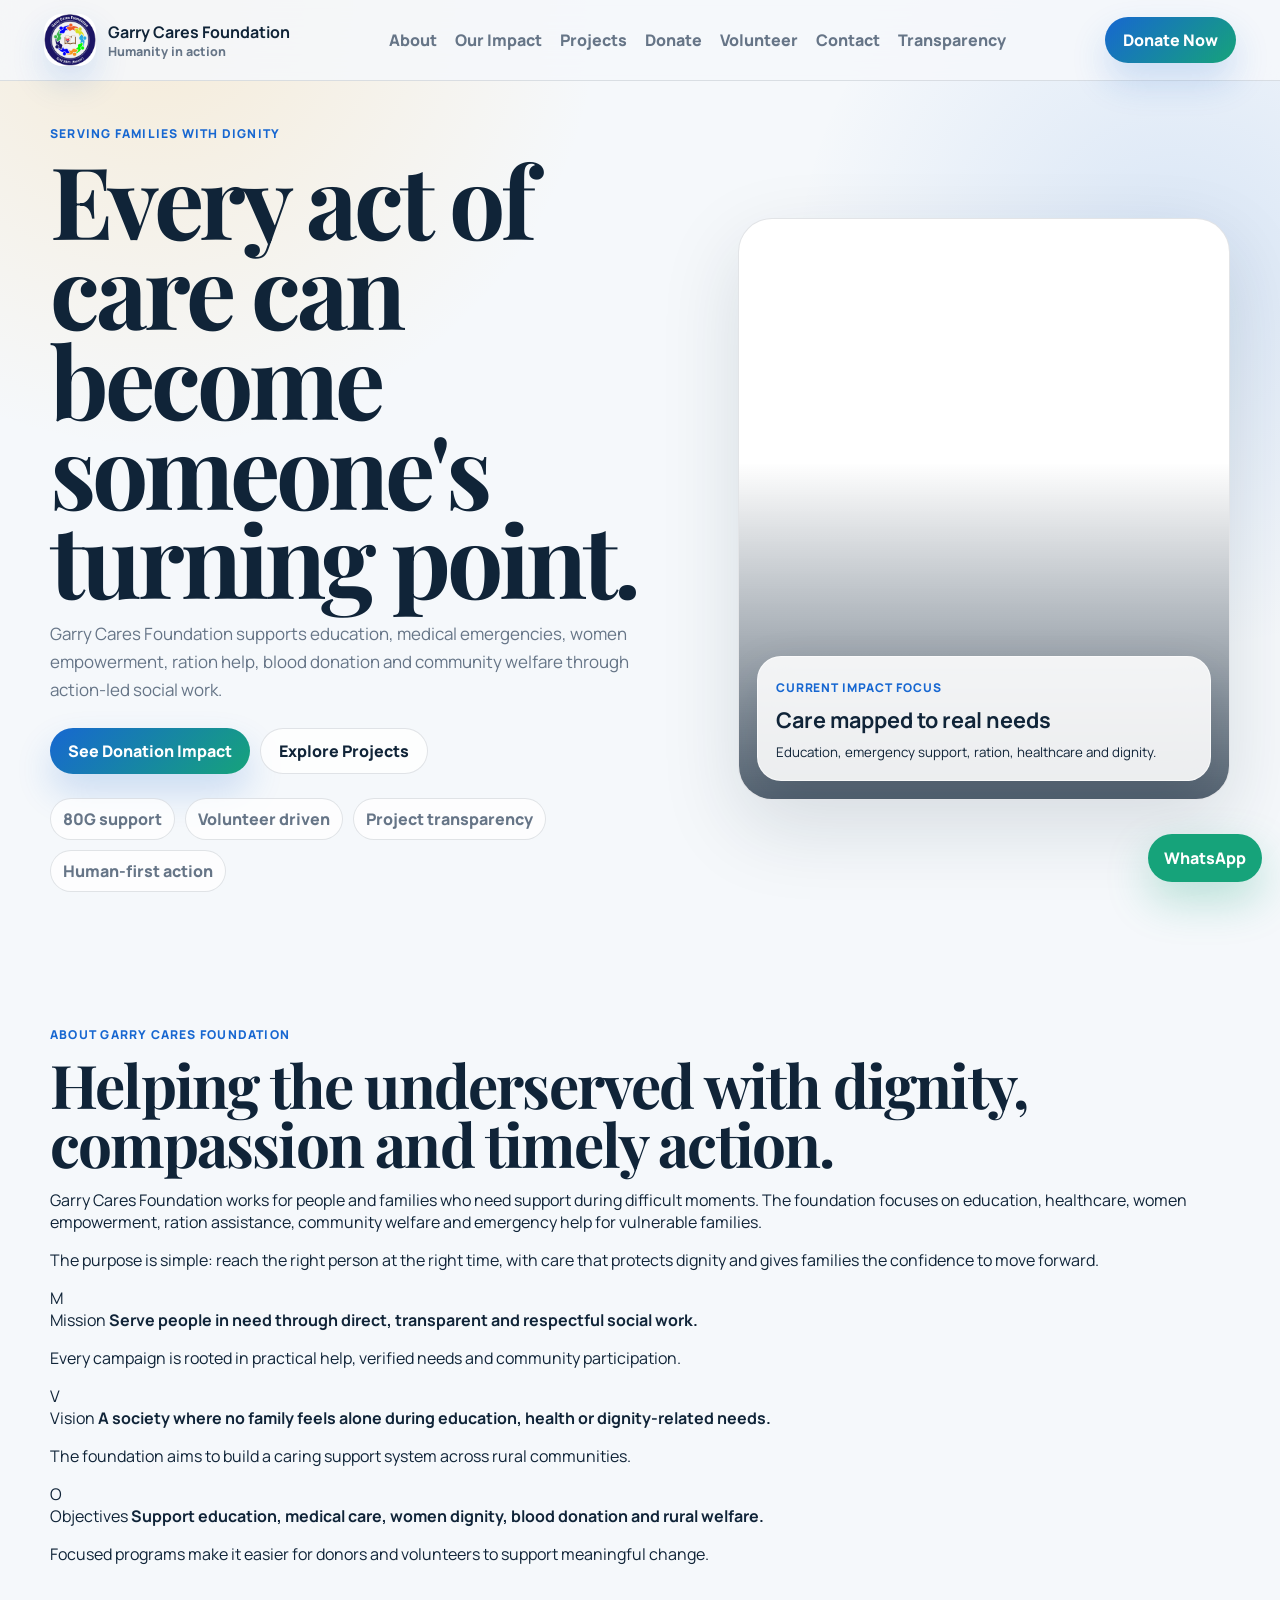
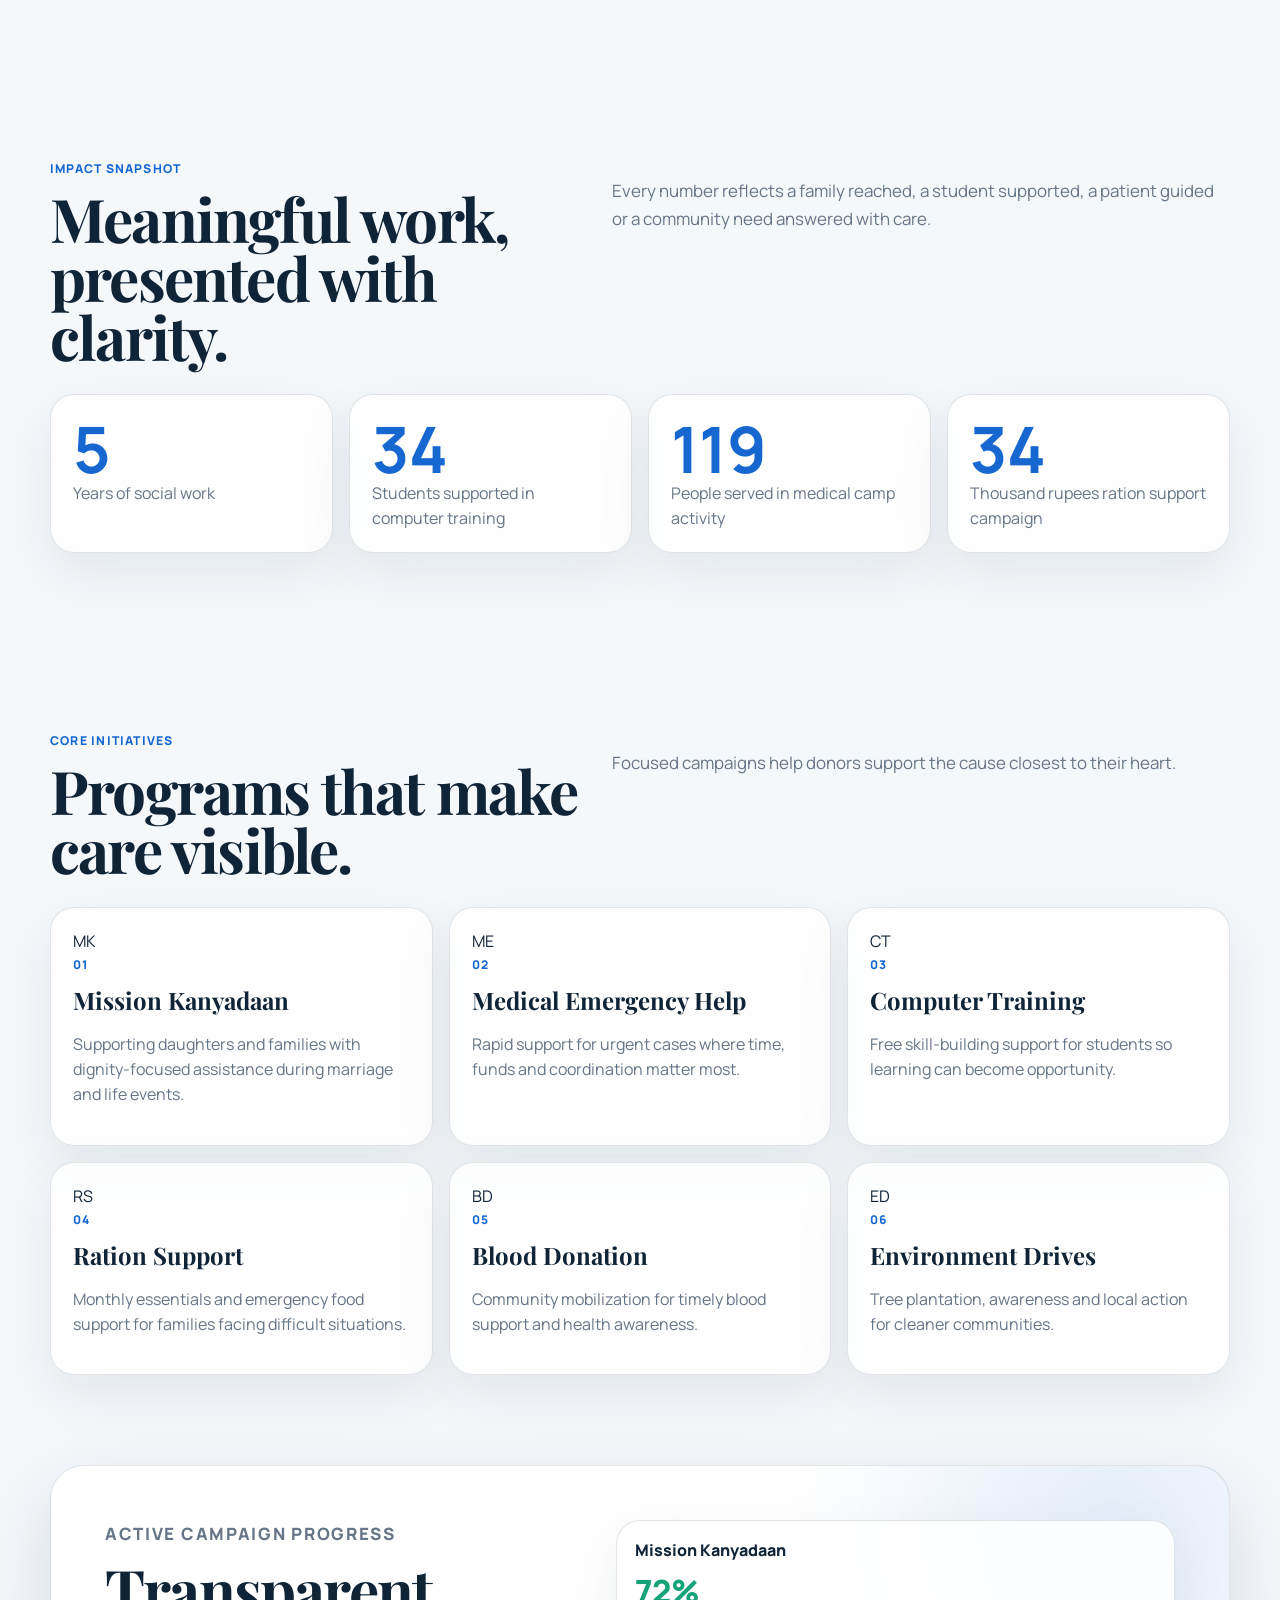
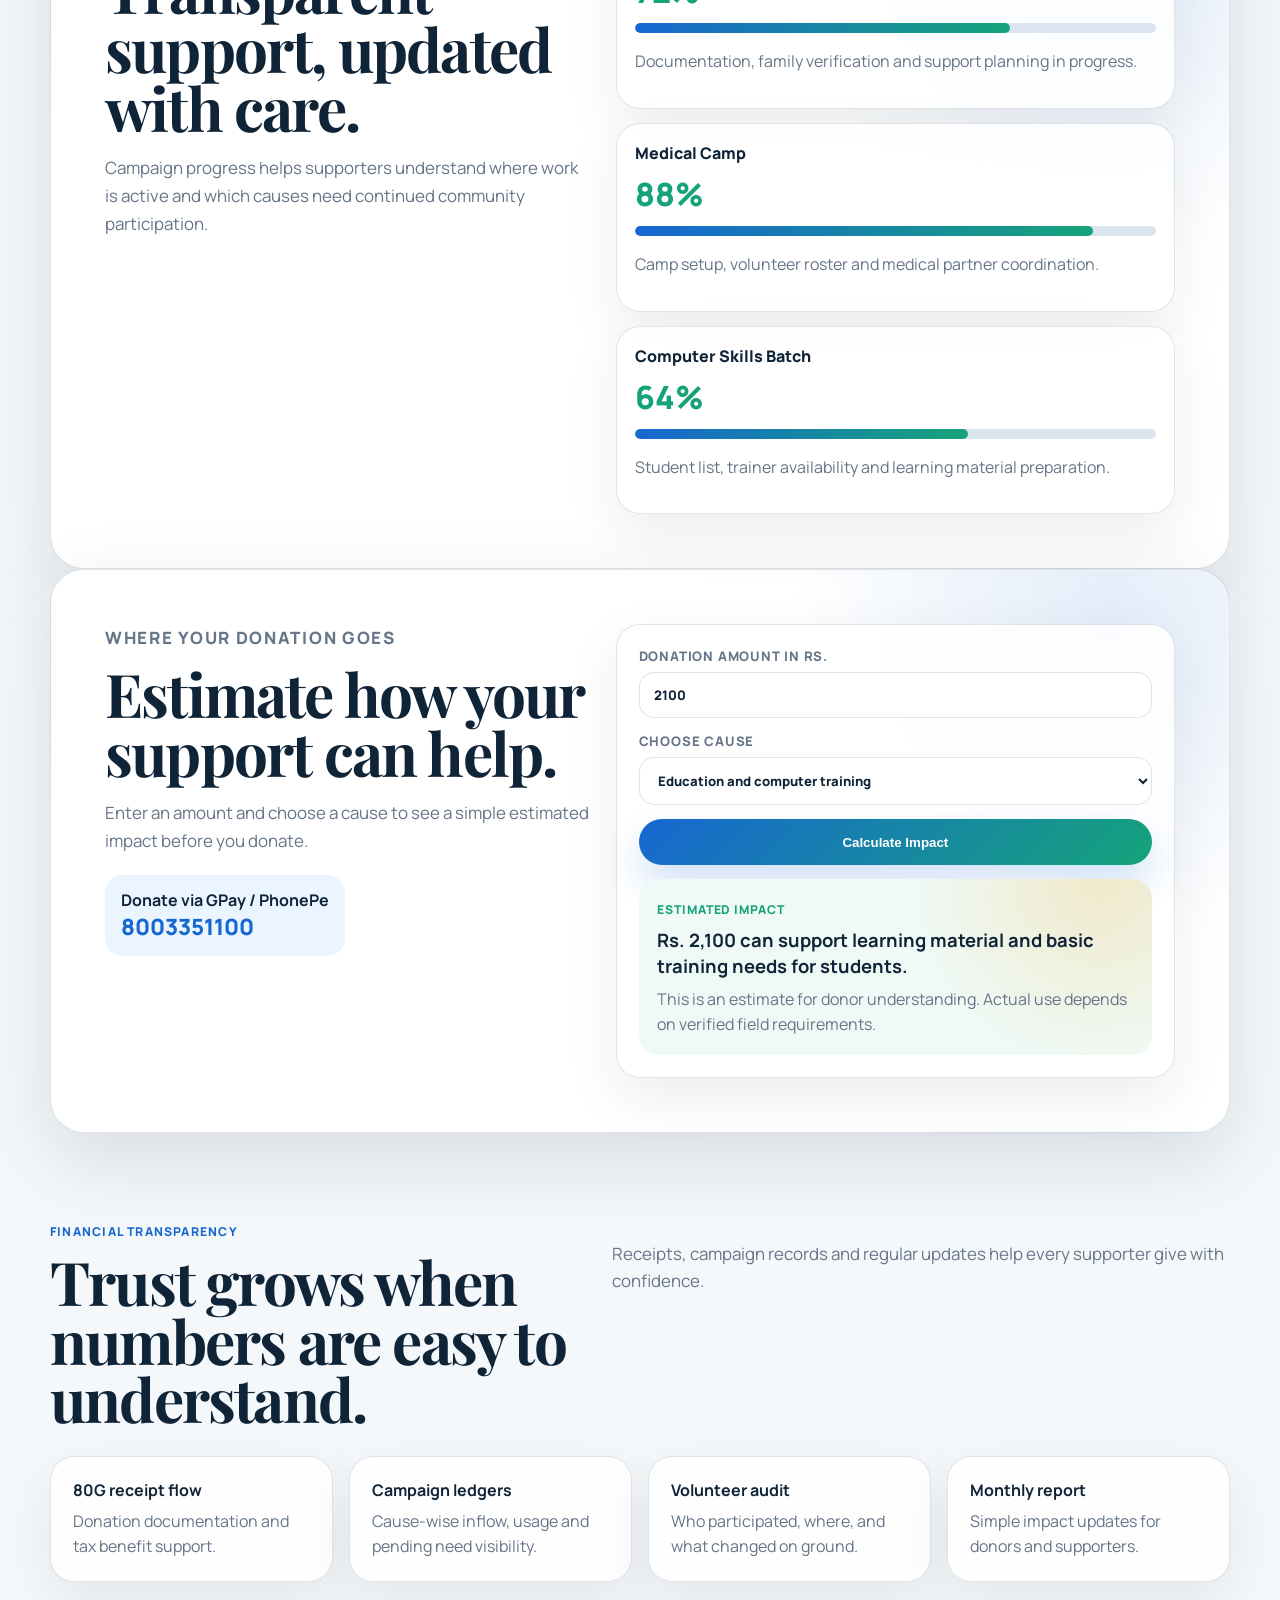
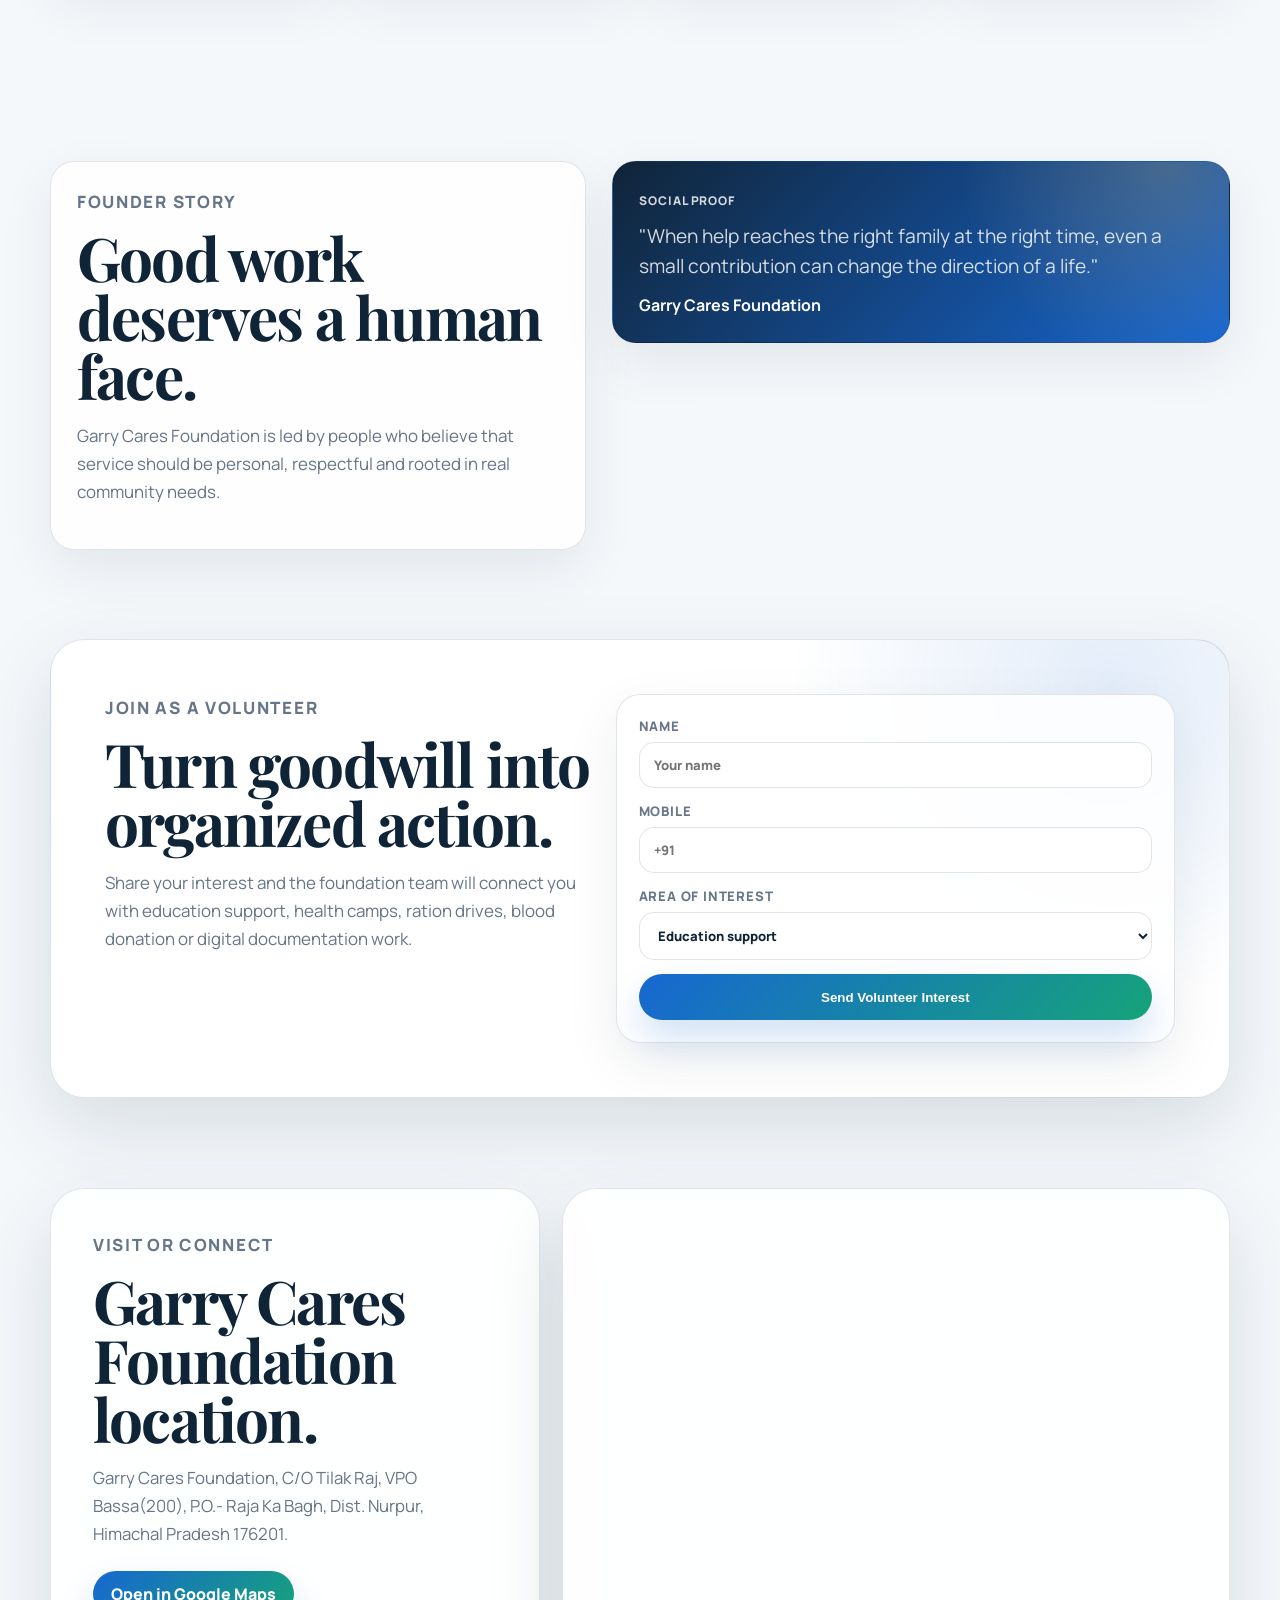
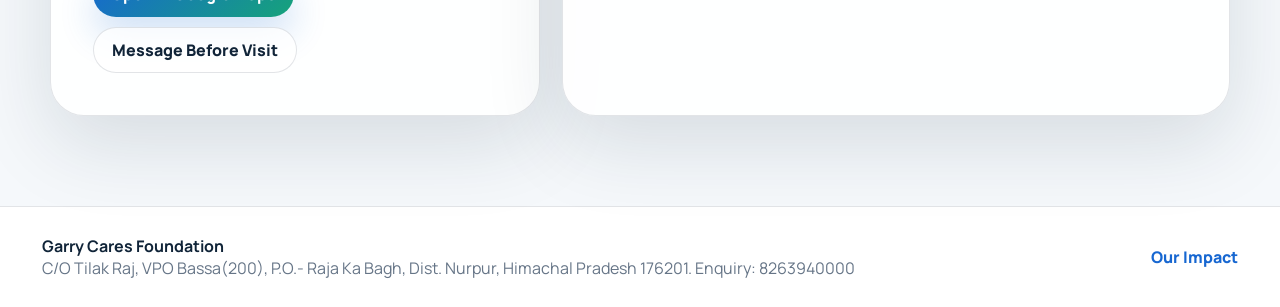
==== commit 445e5897: "Update index.html" ====
--- a/index.html
+++ b/index.html
@@ -23,10 +23,10 @@
         <span><strong>Garry Cares Foundation</strong><small>Humanity in action</small></span>
       </a>
       <nav class="desktop-nav" aria-label="Primary navigation">
+        <a href="#about">About</a>
         <a href="impact.html">Our Impact</a>
         <a href="#projects">Projects</a>
         <a href="donate.html">Donate</a>
-        <a href="donors.html">Donor Wall</a>
         <a href="#volunteer">Volunteer</a>
         <a href="#contact">Contact</a>
         <a href="#transparency">Transparency</a>
@@ -36,10 +36,10 @@
     </header>
 
     <nav class="mobile-menu" aria-label="Mobile navigation" hidden>
+      <a href="#about">About</a>
       <a href="impact.html">Our Impact</a>
       <a href="#projects">Projects</a>
       <a href="donate.html">Donate</a>
-      <a href="donors.html">Donor Wall</a>
       <a href="#volunteer">Volunteer</a>
       <a href="#contact">Contact</a>
       <a href="#transparency">Transparency</a>
@@ -76,6 +76,44 @@
         </div>
       </section>
 
+      <section class="section about-section" id="about">
+        <div class="about-copy">
+          <p class="eyebrow">About Garry Cares Foundation</p>
+          <h2>Helping the underserved with dignity, compassion and timely action.</h2>
+          <p>
+            Garry Cares Foundation works for people and families who need
+            support during difficult moments. The foundation focuses on
+            education, healthcare, women empowerment, ration assistance,
+            community welfare and emergency help for vulnerable families.
+          </p>
+          <p>
+            The purpose is simple: reach the right person at the right time,
+            with care that protects dignity and gives families the confidence
+            to move forward.
+          </p>
+        </div>
+        <div class="about-values-grid">
+          <article class="mission-card">
+            <div class="card-icon">M</div>
+            <span>Mission</span>
+            <strong>Serve people in need through direct, transparent and respectful social work.</strong>
+            <p>Every campaign is rooted in practical help, verified needs and community participation.</p>
+          </article>
+          <article class="vision-card">
+            <div class="card-icon">V</div>
+            <span>Vision</span>
+            <strong>A society where no family feels alone during education, health or dignity-related needs.</strong>
+            <p>The foundation aims to build a caring support system across rural communities.</p>
+          </article>
+          <article class="objectives-card">
+            <div class="card-icon">O</div>
+            <span>Objectives</span>
+            <strong>Support education, medical care, women dignity, blood donation and rural welfare.</strong>
+            <p>Focused programs make it easier for donors and volunteers to support meaningful change.</p>
+          </article>
+        </div>
+      </section>
+
       <section class="section impact-section" id="impact">
         <div class="section-heading">
           <div>
@@ -88,10 +126,10 @@
           </p>
         </div>
         <div class="stats-grid">
-          <article><strong data-count="5">0</strong><span>Years of social work</span></article>
-          <article><strong data-count="45">0</strong><span>Students supported in computer training</span></article>
-          <article><strong data-count="271">0</strong><span>People served in medical camp activity</span></article>
-          <article><strong data-count="55">0</strong><span>Thousand rupees ration support campaign</span></article>
+          <article class="stat-years"><strong data-count="5">0</strong><span>Years of social work</span></article>
+          <article class="stat-students"><strong data-count="45">0</strong><span>Students supported in computer training</span></article>
+          <article class="stat-medical"><strong data-count="271">0</strong><span>People served in medical camp activity</span></article>
+          <article class="stat-ration"><strong data-count="55">0</strong><span>Thousand rupees ration support campaign</span></article>
         </div>
       </section>
 
@@ -104,12 +142,12 @@
           <p>Focused campaigns help donors support the cause closest to their heart.</p>
         </div>
         <div class="project-grid">
-          <article><span>01</span><h3>Mission Kanyadaan</h3><p>Supporting daughters and families with dignity-focused assistance during marriage and life events.</p></article>
-          <article><span>02</span><h3>Medical Emergency Help</h3><p>Rapid support for urgent cases where time, funds and coordination matter most.</p></article>
-          <article><span>03</span><h3>Computer Training</h3><p>Free skill-building support for students so learning can become opportunity.</p></article>
-          <article><span>04</span><h3>Ration Support</h3><p>Monthly essentials and emergency food support for families facing difficult situations.</p></article>
-          <article><span>05</span><h3>Blood Donation</h3><p>Community mobilization for timely blood support and health awareness.</p></article>
-          <article><span>06</span><h3>Environment Drives</h3><p>Tree plantation, awareness and local action for cleaner communities.</p></article>
+          <article class="project-kanyadaan"><div class="card-icon">MK</div><span>01</span><h3>Mission Kanyadaan</h3><p>Supporting daughters and families with dignity-focused assistance during marriage and life events.</p></article>
+          <article class="project-medical"><div class="card-icon">ME</div><span>02</span><h3>Medical Emergency Help</h3><p>Rapid support for urgent cases where time, funds and coordination matter most.</p></article>
+          <article class="project-training"><div class="card-icon">CT</div><span>03</span><h3>Computer Training</h3><p>Free skill-building support for students so learning can become opportunity.</p></article>
+          <article class="project-ration"><div class="card-icon">RS</div><span>04</span><h3>Ration Support</h3><p>Monthly essentials and emergency food support for families facing difficult situations.</p></article>
+          <article class="project-blood"><div class="card-icon">BD</div><span>05</span><h3>Blood Donation</h3><p>Community mobilization for timely blood support and health awareness.</p></article>
+          <article class="project-environment"><div class="card-icon">ED</div><span>06</span><h3>Environment Drives</h3><p>Tree plantation, awareness and local action for cleaner communities.</p></article>
         </div>
       </section>
 
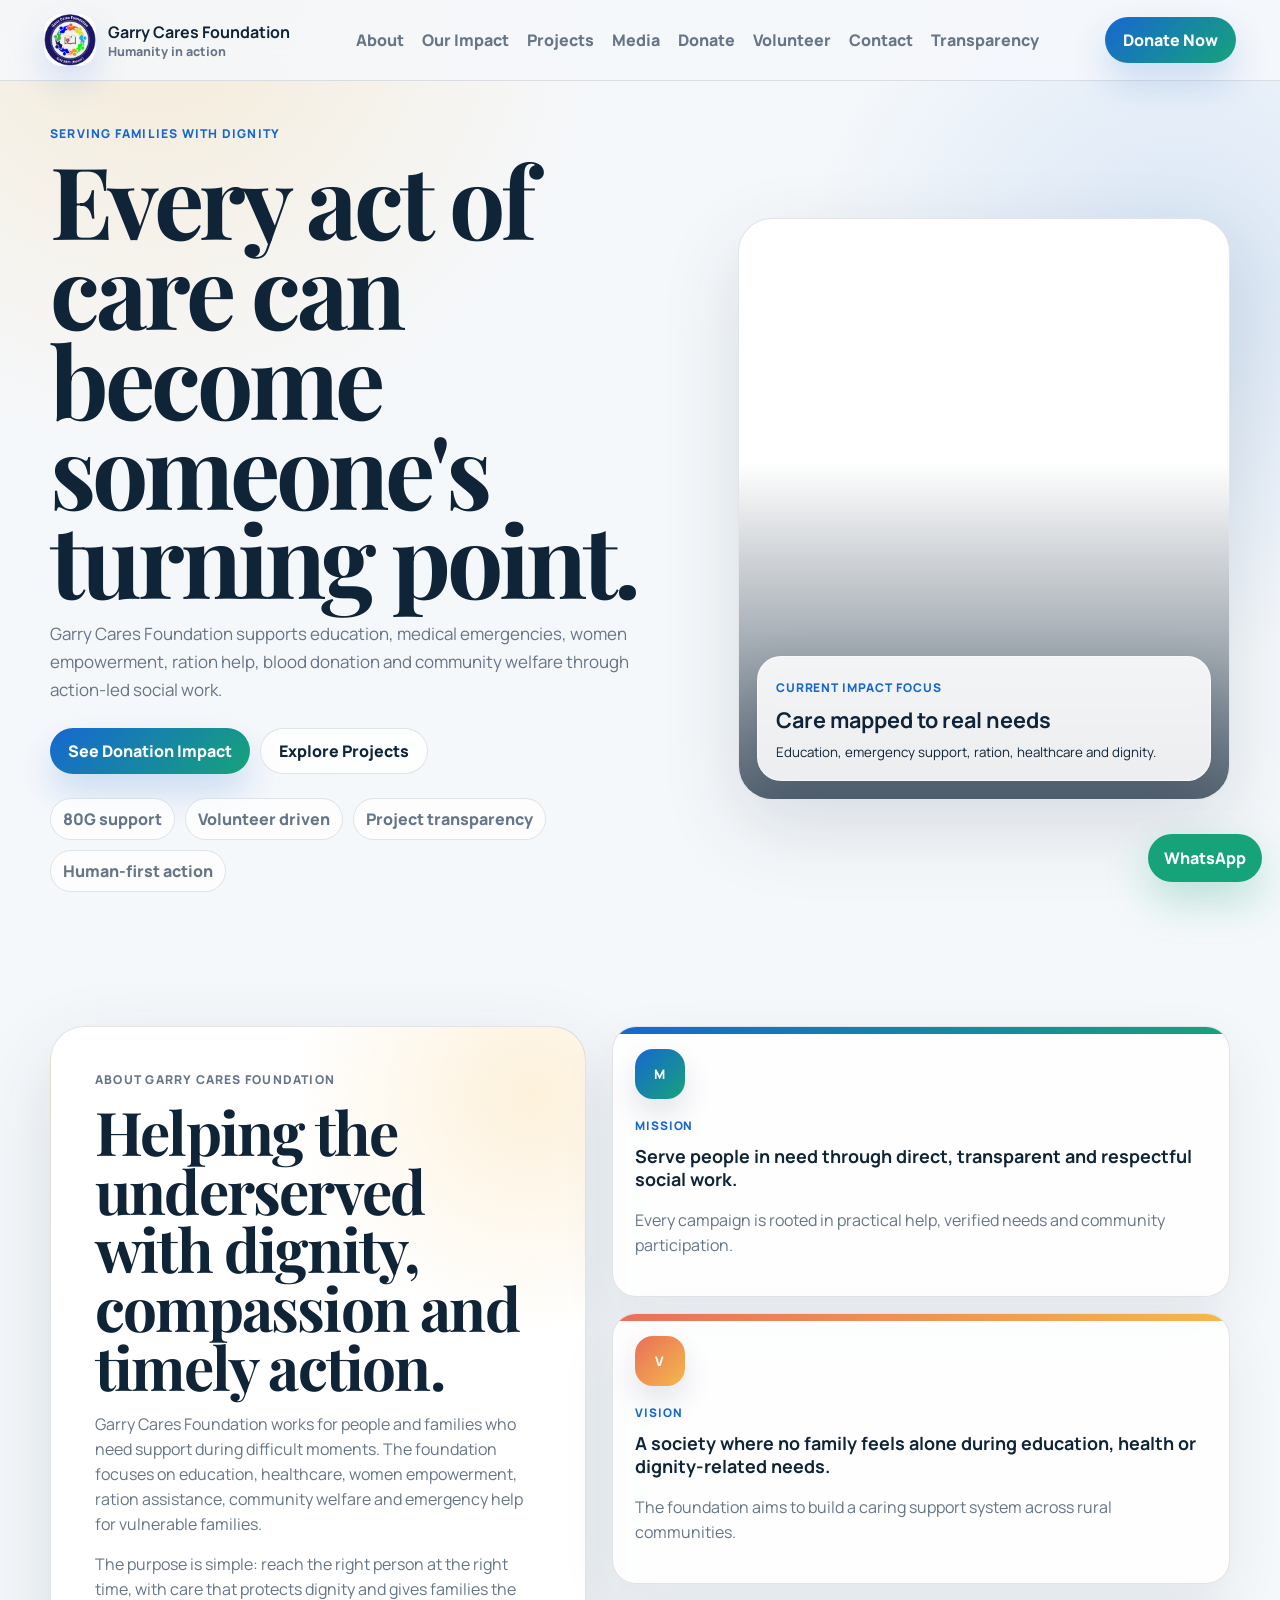
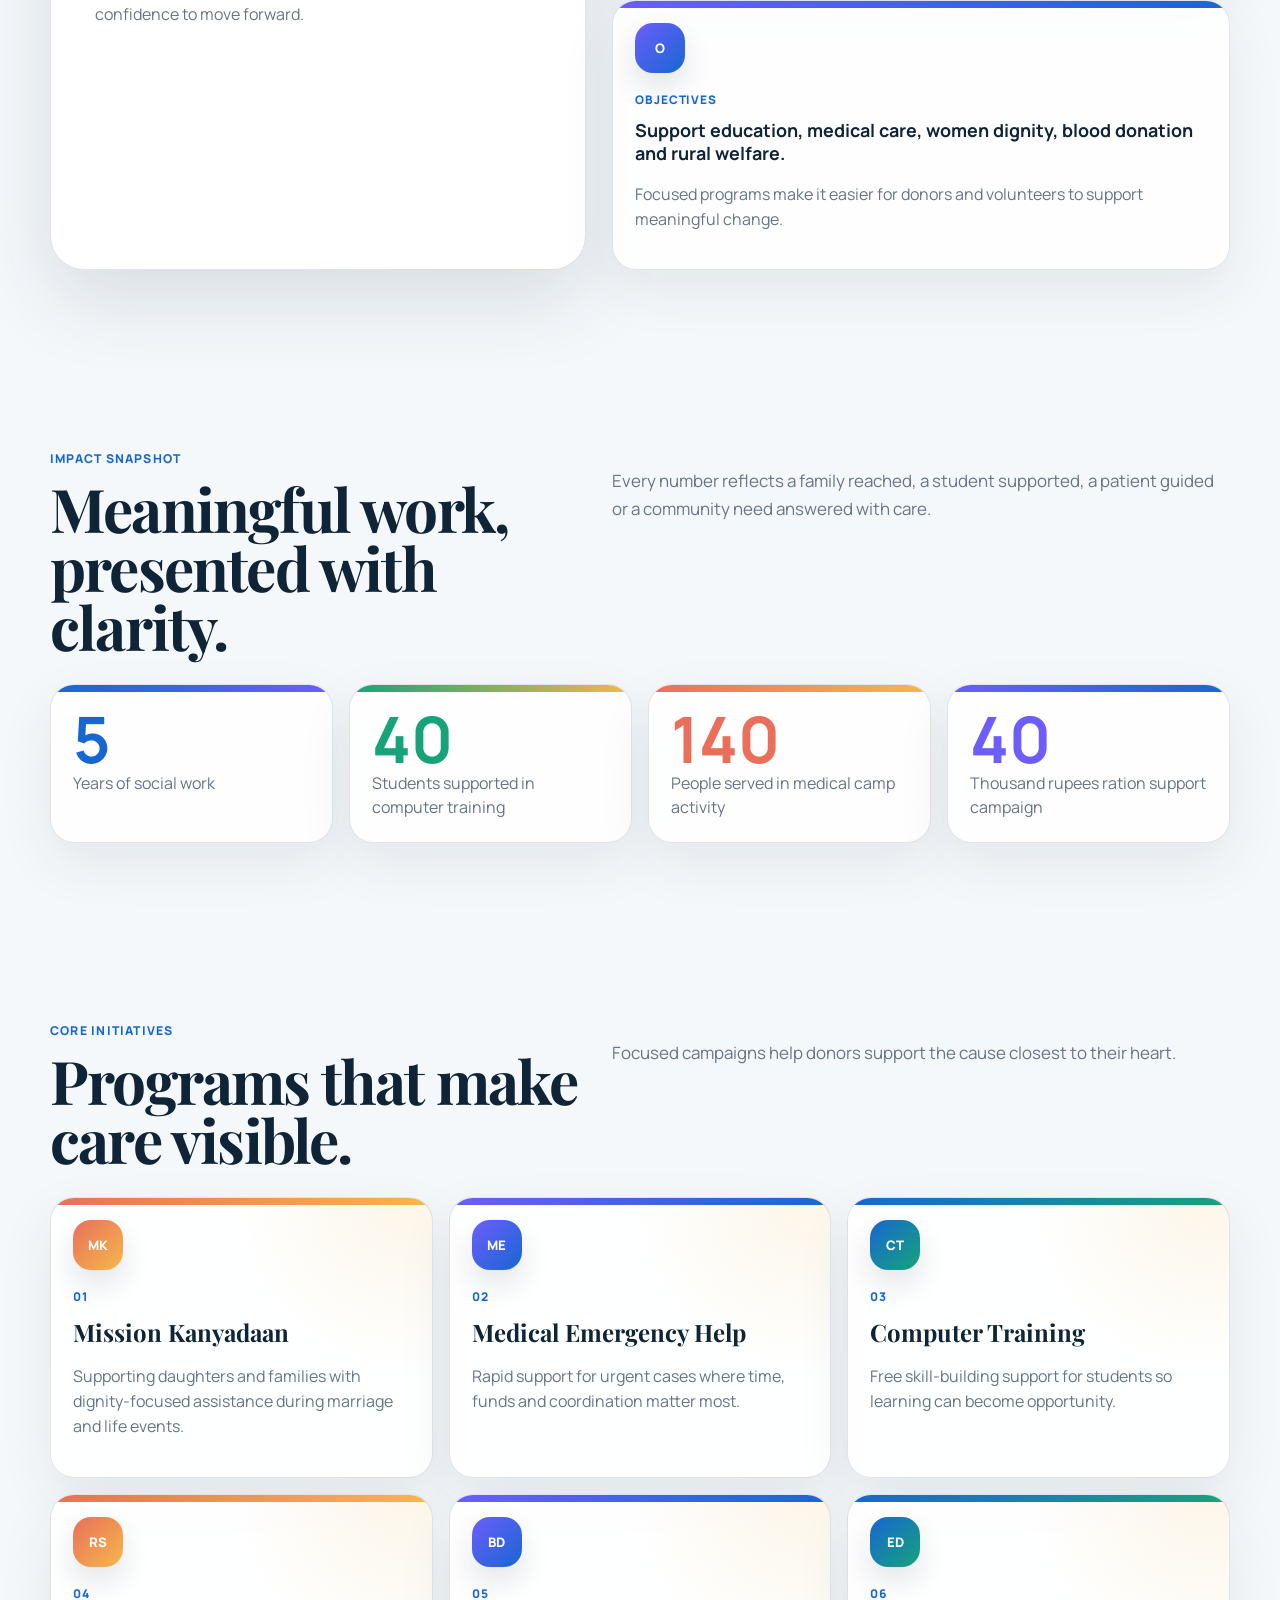
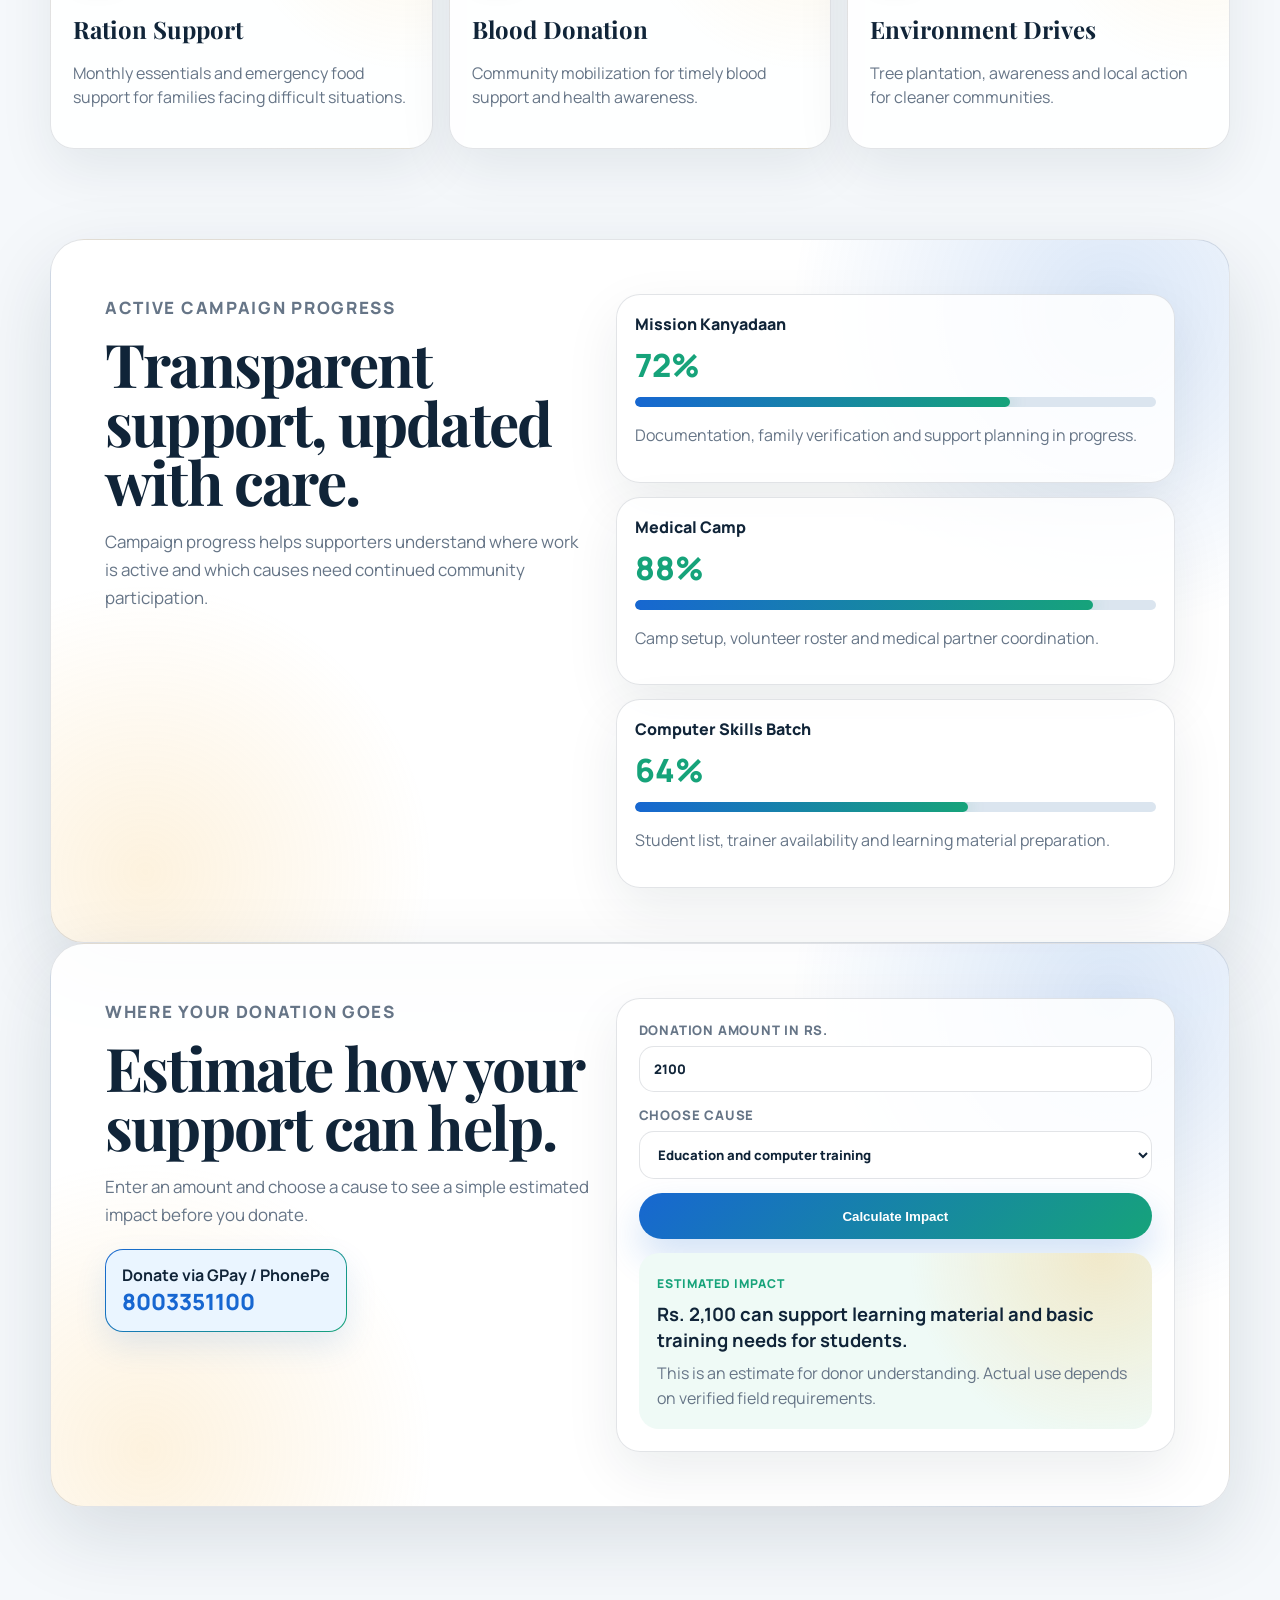
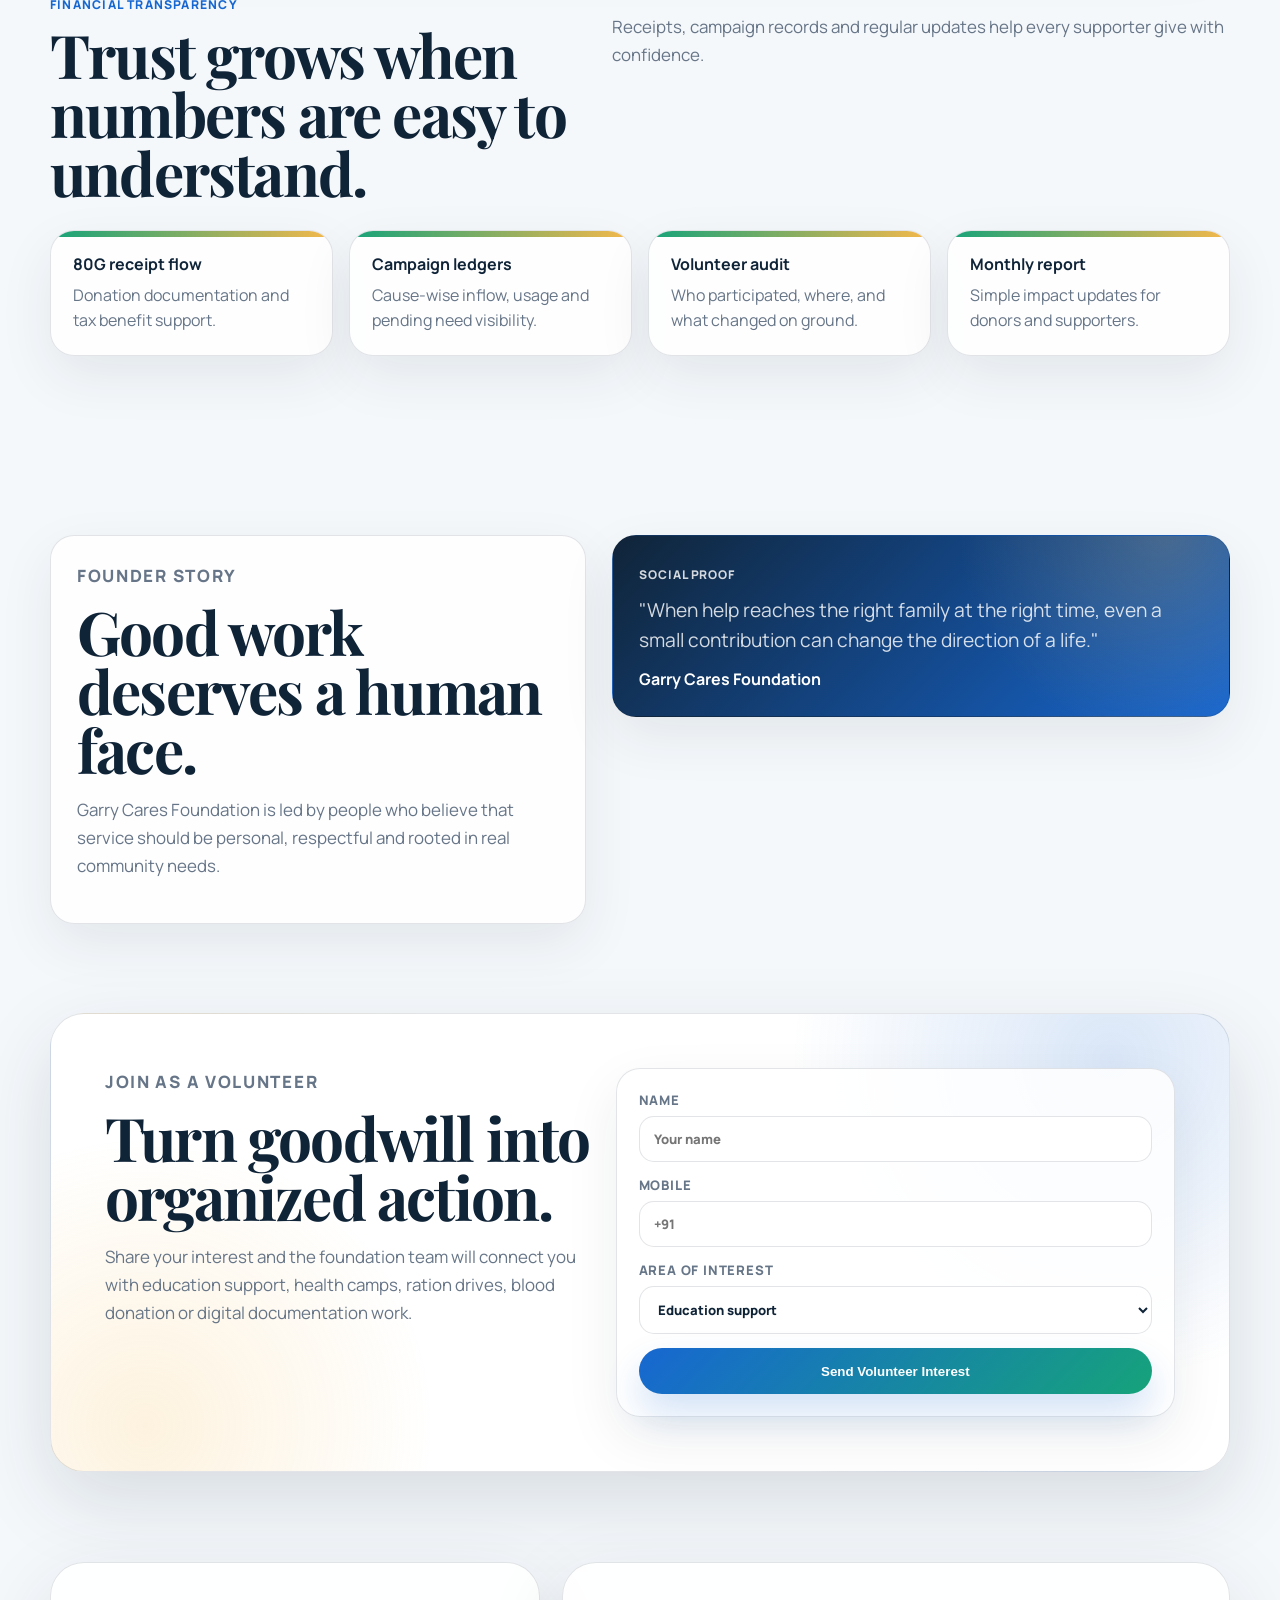
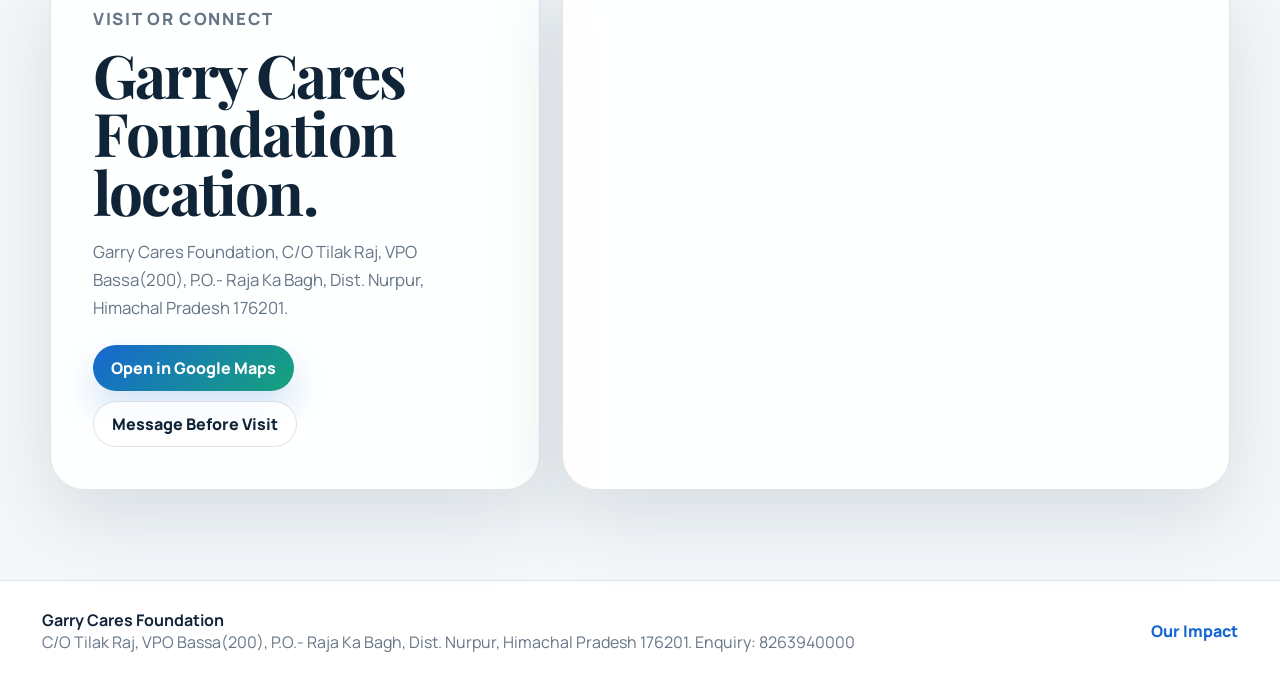
==== commit e64ce5b8: "Update index.html" ====
--- a/index.html
+++ b/index.html
@@ -26,6 +26,7 @@
         <a href="#about">About</a>
         <a href="impact.html">Our Impact</a>
         <a href="#projects">Projects</a>
+        <a href="media.html">Media</a>
         <a href="donate.html">Donate</a>
         <a href="#volunteer">Volunteer</a>
         <a href="#contact">Contact</a>
@@ -39,6 +40,7 @@
       <a href="#about">About</a>
       <a href="impact.html">Our Impact</a>
       <a href="#projects">Projects</a>
+      <a href="media.html">Media</a>
       <a href="donate.html">Donate</a>
       <a href="#volunteer">Volunteer</a>
       <a href="#contact">Contact</a>
--- a/styles.css
+++ b/styles.css
@@ -121,11 +121,26 @@
   color: #fff;
   background: linear-gradient(135deg, var(--blue), var(--green));
   box-shadow: 0 18px 36px rgba(23, 103, 209, 0.2);
+  transition: transform 0.2s ease, box-shadow 0.2s ease, filter 0.2s ease;
 }
 
 .secondary-button {
   border: 1px solid var(--line);
   background: rgba(255, 255, 255, 0.78);
+  transition: transform 0.2s ease, border-color 0.2s ease, background 0.2s ease;
+}
+
+.primary-button:hover,
+.header-cta:hover {
+  transform: translateY(-2px);
+  box-shadow: 0 22px 46px rgba(23, 103, 209, 0.28);
+  filter: saturate(1.08);
+}
+
+.secondary-button:hover {
+  transform: translateY(-2px);
+  border-color: rgba(23, 103, 209, 0.28);
+  background: #fff;
 }
 
 .menu-button {
@@ -275,6 +290,13 @@
   padding: 9px 12px;
   color: var(--muted);
   font-weight: 900;
+  transition: transform 0.2s ease, color 0.2s ease, border-color 0.2s ease;
+}
+
+.trust-strip span:hover {
+  transform: translateY(-3px);
+  border-color: rgba(22, 163, 122, 0.3);
+  color: var(--green);
 }
 
 .hero-panel {
@@ -285,6 +307,12 @@
   border-radius: 34px;
   background: var(--paper);
   box-shadow: var(--shadow);
+  transition: transform 0.28s ease, box-shadow 0.28s ease;
+}
+
+.hero-panel:hover {
+  transform: translateY(-6px);
+  box-shadow: 0 34px 90px rgba(16, 36, 56, 0.18);
 }
 
 .hero-image {
@@ -332,6 +360,7 @@
 .section-heading,
 .tracker-section,
 .donate-section,
+.about-section,
 .founder-section,
 .volunteer-section {
   display: grid;
@@ -342,6 +371,7 @@
 
 .stats-grid,
 .project-grid,
+.about-values-grid,
 .transparency-grid {
   display: grid;
   gap: 16px;
@@ -354,6 +384,7 @@
 
 .stats-grid article,
 .project-grid article,
+.about-values-grid article,
 .tracker-list article,
 .transparency-grid article,
 .founder-card,
@@ -367,18 +398,58 @@
 }
 
 .stats-grid article {
+  position: relative;
+  overflow: hidden;
   padding: 22px;
+  transition: transform 0.24s ease, box-shadow 0.24s ease;
+}
+
+.stats-grid article::before,
+.about-values-grid article::before,
+.project-grid article::before {
+  position: absolute;
+  inset: 0 0 auto;
+  height: 7px;
+  background: var(--card-accent, linear-gradient(90deg, var(--blue), var(--green)));
+  content: "";
+}
+
+.stats-grid article:hover {
+  transform: translateY(-7px);
+  box-shadow: var(--shadow);
 }
 
 .stats-grid strong {
   display: block;
-  color: var(--blue);
+  color: var(--stat-color, var(--blue));
   font-size: clamp(2rem, 5vw, 4rem);
   line-height: 1;
 }
 
+.stat-years {
+  --card-accent: linear-gradient(90deg, #1767d1, #6d5dfc);
+  --stat-color: #1767d1;
+}
+
+.stat-students {
+  --card-accent: linear-gradient(90deg, #16a37a, #f5b84b);
+  --stat-color: #16a37a;
+}
+
+.stat-medical {
+  --card-accent: linear-gradient(90deg, #e96f5b, #f5b84b);
+  --stat-color: #e96f5b;
+}
+
+.stat-ration {
+  --card-accent: linear-gradient(90deg, #6d5dfc, #1767d1);
+  --stat-color: #6d5dfc;
+}
+
 .stats-grid span,
 .project-grid p,
+.about-copy p,
+.about-values-grid p,
 .tracker-list p,
 .transparency-grid span,
 .testimonial-card p {
@@ -390,16 +461,107 @@
   grid-template-columns: repeat(3, minmax(0, 1fr));
 }
 
+.about-section {
+  align-items: stretch;
+}
+
+.about-copy {
+  border: 1px solid var(--line);
+  border-radius: 34px;
+  background:
+    radial-gradient(circle at 90% 8%, rgba(245, 184, 75, 0.2), transparent 15rem),
+    var(--paper);
+  padding: clamp(24px, 5vw, 44px);
+  box-shadow: var(--shadow);
+}
+
+.about-values-grid {
+  margin-top: 0;
+}
+
+.about-values-grid article {
+  position: relative;
+  overflow: hidden;
+  padding: 22px;
+  transition: transform 0.22s ease, box-shadow 0.22s ease;
+}
+
+.about-values-grid article:hover {
+  transform: translateY(-5px);
+  box-shadow: var(--shadow);
+}
+
+.about-values-grid span {
+  color: var(--blue);
+  font-size: 0.74rem;
+  font-weight: 900;
+  letter-spacing: 0.08em;
+  text-transform: uppercase;
+}
+
+.about-values-grid strong {
+  display: block;
+  margin: 10px 0 8px;
+  font-size: 1.12rem;
+  line-height: 1.32;
+}
+
 .project-grid article,
 .transparency-grid article {
+  position: relative;
+  overflow: hidden;
   padding: 22px;
   transition: transform 0.22s ease, box-shadow 0.22s ease;
 }
 
 .project-grid article:hover,
 .transparency-grid article:hover {
-  transform: translateY(-5px);
+  transform: translateY(-7px);
   box-shadow: var(--shadow);
+}
+
+.card-icon {
+  display: grid;
+  width: 50px;
+  height: 50px;
+  margin-bottom: 14px;
+  place-items: center;
+  border-radius: 18px;
+  color: #fff;
+  background: var(--card-accent, linear-gradient(135deg, var(--blue), var(--green)));
+  font-family: "Manrope", system-ui, sans-serif;
+  font-size: 0.82rem;
+  font-weight: 900;
+  box-shadow: 0 14px 30px rgba(16, 36, 56, 0.12);
+}
+
+.mission-card,
+.project-training,
+.project-environment {
+  --card-accent: linear-gradient(135deg, #1767d1, #16a37a);
+}
+
+.vision-card,
+.project-kanyadaan,
+.project-ration {
+  --card-accent: linear-gradient(135deg, #e96f5b, #f5b84b);
+}
+
+.objectives-card,
+.project-medical,
+.project-blood {
+  --card-accent: linear-gradient(135deg, #6d5dfc, #1767d1);
+}
+
+.project-grid article {
+  background:
+    radial-gradient(circle at 94% 0%, rgba(245, 184, 75, 0.12), transparent 11rem),
+    rgba(255, 255, 255, 0.9);
+}
+
+.project-grid article:hover .card-icon,
+.about-values-grid article:hover .card-icon {
+  transform: rotate(-3deg) scale(1.05);
 }
 
 .tracker-section,
@@ -408,8 +570,9 @@
   border: 1px solid var(--line);
   border-radius: 34px;
   background:
-    radial-gradient(circle at 90% 10%, rgba(23, 103, 209, 0.12), transparent 20rem),
-    var(--paper);
+    radial-gradient(circle at 90% 10%, rgba(23, 103, 209, 0.16), transparent 20rem),
+    radial-gradient(circle at 8% 90%, rgba(245, 184, 75, 0.18), transparent 18rem),
+    rgba(255, 255, 255, 0.92);
   padding: clamp(24px, 5vw, 54px);
   box-shadow: var(--shadow);
 }
@@ -420,7 +583,15 @@
 }
 
 .tracker-list article {
+  position: relative;
+  overflow: hidden;
   padding: 18px;
+  transition: transform 0.22s ease, box-shadow 0.22s ease;
+}
+
+.tracker-list article:hover {
+  transform: translateX(6px);
+  box-shadow: 0 22px 54px rgba(16, 36, 56, 0.12);
 }
 
 .tracker-list article > span,
@@ -448,6 +619,7 @@
   height: 100%;
   border-radius: inherit;
   background: linear-gradient(90deg, var(--blue), var(--green));
+  box-shadow: 0 0 18px rgba(22, 163, 122, 0.28);
 }
 
 .donation-contact {
@@ -455,8 +627,12 @@
   width: fit-content;
   margin-top: 20px;
   border-radius: 18px;
-  background: #eaf5ff;
+  background:
+    linear-gradient(#eaf5ff, #eaf5ff) padding-box,
+    linear-gradient(135deg, var(--blue), var(--green)) border-box;
+  border: 1px solid transparent;
   padding: 14px 16px;
+  box-shadow: 0 14px 32px rgba(23, 103, 209, 0.12);
 }
 
 .donation-contact span {
@@ -470,6 +646,13 @@
   display: grid;
   gap: 14px;
   padding: 22px;
+  transition: transform 0.24s ease, box-shadow 0.24s ease;
+}
+
+.donation-calculator:hover,
+.volunteer-form:hover {
+  transform: translateY(-5px);
+  box-shadow: var(--shadow);
 }
 
 label {
@@ -532,6 +715,14 @@
   grid-template-columns: repeat(4, minmax(0, 1fr));
 }
 
+.transparency-grid article::before {
+  position: absolute;
+  inset: 0 0 auto;
+  height: 6px;
+  background: linear-gradient(90deg, var(--green), var(--gold));
+  content: "";
+}
+
 .transparency-grid strong {
   display: block;
   margin-bottom: 8px;
@@ -540,6 +731,13 @@
 .founder-card,
 .testimonial-card {
   padding: 26px;
+  transition: transform 0.24s ease, box-shadow 0.24s ease;
+}
+
+.founder-card:hover,
+.testimonial-card:hover {
+  transform: translateY(-6px);
+  box-shadow: var(--shadow);
 }
 
 .testimonial-card {
@@ -690,6 +888,73 @@
   line-height: 1.45;
 }
 
+.bank-details-section {
+  display: grid;
+  grid-template-columns: minmax(0, 0.55fr) minmax(360px, 0.75fr);
+  gap: 22px;
+  align-items: stretch;
+}
+
+.bank-copy,
+.bank-card {
+  border: 1px solid var(--line);
+  border-radius: 34px;
+  background: rgba(255, 255, 255, 0.9);
+  box-shadow: var(--shadow);
+}
+
+.bank-copy {
+  padding: clamp(22px, 5vw, 42px);
+}
+
+.bank-copy p {
+  color: var(--muted);
+  line-height: 1.65;
+}
+
+.bank-card {
+  overflow: hidden;
+  padding: 20px;
+}
+
+.bank-card dl {
+  display: grid;
+  gap: 10px;
+  margin: 0 0 18px;
+}
+
+.bank-card dl div {
+  display: grid;
+  grid-template-columns: minmax(130px, 0.45fr) minmax(0, 0.55fr);
+  gap: 12px;
+  align-items: center;
+  border: 1px solid var(--line);
+  border-radius: 18px;
+  background:
+    linear-gradient(90deg, rgba(23, 103, 209, 0.08), transparent),
+    #fff;
+  padding: 13px 14px;
+}
+
+.bank-card dt,
+.bank-card dd {
+  margin: 0;
+}
+
+.bank-card dt {
+  color: var(--muted);
+  font-size: 0.78rem;
+  font-weight: 900;
+  letter-spacing: 0.06em;
+  text-transform: uppercase;
+}
+
+.bank-card dd {
+  color: var(--ink);
+  font-weight: 900;
+  overflow-wrap: anywhere;
+}
+
 .campaign-grid {
   display: grid;
   grid-template-columns: repeat(4, minmax(0, 1fr));
@@ -1326,164 +1591,6 @@
   transform: scale(1.04);
 }
 
-.donor-hero {
-  display: grid;
-  grid-template-columns: minmax(0, 0.9fr) minmax(320px, 0.55fr);
-  gap: clamp(22px, 5vw, 54px);
-  align-items: end;
-  width: min(1180px, calc(100% - 32px));
-  margin: 0 auto;
-  padding: clamp(46px, 8vw, 96px) 0 34px;
-}
-
-.donor-hero h1 {
-  font-size: clamp(3rem, 7vw, 6.4rem);
-}
-
-.donor-hero p {
-  max-width: 760px;
-  color: var(--muted);
-  font-size: 1.08rem;
-  line-height: 1.7;
-}
-
-.donor-honor-card,
-.donor-cta-section {
-  border: 1px solid var(--line);
-  border-radius: 34px;
-  background:
-    radial-gradient(circle at 90% 8%, rgba(245, 184, 75, 0.22), transparent 15rem),
-    linear-gradient(135deg, #102438, #1767d1);
-  color: #fff;
-  padding: clamp(22px, 5vw, 34px);
-  box-shadow: var(--shadow);
-}
-
-.donor-honor-card span,
-.donor-card span,
-.donor-tier-grid span {
-  color: var(--blue);
-  font-size: 0.74rem;
-  font-weight: 900;
-  letter-spacing: 0.08em;
-  text-transform: uppercase;
-}
-
-.donor-honor-card span,
-.donor-honor-card p,
-.donor-cta-section .eyebrow {
-  color: rgba(255, 255, 255, 0.76);
-}
-
-.donor-honor-card strong {
-  display: block;
-  margin: 12px 0;
-  font-size: clamp(1.6rem, 3vw, 2.4rem);
-  line-height: 1.08;
-}
-
-.donor-tier-grid {
-  display: grid;
-  grid-template-columns: repeat(3, minmax(0, 1fr));
-  gap: 16px;
-}
-
-.donor-tier-grid article,
-.donor-card {
-  border: 1px solid var(--line);
-  border-radius: 28px;
-  background: rgba(255, 255, 255, 0.9);
-  box-shadow: 0 18px 52px rgba(16, 36, 56, 0.08);
-}
-
-.donor-tier-grid article {
-  padding: 22px;
-}
-
-.donor-tier-grid strong {
-  display: block;
-  margin: 10px 0 8px;
-  font-size: 1.25rem;
-}
-
-.donor-tier-grid p,
-.donor-card p {
-  color: var(--muted);
-  line-height: 1.58;
-}
-
-.donor-grid {
-  display: grid;
-  grid-template-columns: repeat(3, minmax(0, 1fr));
-  gap: 16px;
-  margin-top: 30px;
-}
-
-.donor-card {
-  overflow: hidden;
-  transition: transform 0.24s ease, box-shadow 0.24s ease;
-}
-
-.donor-card:hover {
-  transform: translateY(-7px);
-  box-shadow: var(--shadow);
-}
-
-.donor-card img {
-  height: 250px;
-  object-fit: cover;
-  transition: transform 0.28s ease;
-}
-
-.donor-card:hover img {
-  transform: scale(1.04);
-}
-
-.donor-card div {
-  padding: 20px;
-}
-
-.donor-card h3 {
-  margin-top: 8px;
-}
-
-.donor-card strong {
-  display: inline-flex;
-  border-radius: 999px;
-  background: #eff6ff;
-  color: var(--blue);
-  padding: 9px 12px;
-  font-size: 0.85rem;
-}
-
-.featured-donor {
-  grid-column: span 2;
-  display: grid;
-  grid-template-columns: minmax(240px, 0.46fr) minmax(0, 0.54fr);
-}
-
-.featured-donor img {
-  height: 100%;
-  min-height: 360px;
-}
-
-.featured-donor div {
-  display: flex;
-  flex-direction: column;
-  justify-content: center;
-}
-
-.featured-donor h3 {
-  font-size: clamp(2rem, 4vw, 3.3rem);
-}
-
-.donor-cta-section {
-  display: flex;
-  align-items: center;
-  justify-content: space-between;
-  gap: 24px;
-}
-
 .location-section {
   display: grid;
   grid-template-columns: minmax(0, 0.55fr) minmax(360px, 0.75fr);
@@ -1541,14 +1648,14 @@
   .hero,
   .donate-hero,
   .impact-hero,
-  .donor-hero,
   .section-heading,
+  .about-section,
   .impact-report-heading,
   .impact-story-band,
   .story-feature-grid article,
   .impact-proof-section,
-  .featured-donor,
   .location-section,
+  .bank-details-section,
   .tracker-section,
   .donate-section,
   .founder-section,
@@ -1559,8 +1666,6 @@
   .stats-grid,
   .project-grid,
   .campaign-grid,
-  .donor-tier-grid,
-  .donor-grid,
   .impact-metric-grid,
   .journey-grid,
   .transparency-grid {
@@ -1617,14 +1722,7 @@
     padding-top: 34px;
   }
 
-  .donor-hero {
-    width: min(100% - 22px, 1180px);
-    grid-template-columns: 1fr;
-    padding-top: 34px;
-  }
-
-  .impact-cta-section,
-  .donor-cta-section {
+  .impact-cta-section {
     align-items: flex-start;
     flex-direction: column;
   }
@@ -1654,8 +1752,6 @@
   .stats-grid,
   .project-grid,
   .campaign-grid,
-  .donor-tier-grid,
-  .donor-grid,
   .impact-metric-grid,
   .journey-grid,
   .proof-grid,
@@ -1665,16 +1761,6 @@
 
   .campaign-card {
     min-height: auto;
-  }
-
-  .featured-donor {
-    grid-column: auto;
-  }
-
-  .featured-donor img,
-  .donor-card img {
-    height: 230px;
-    min-height: 0;
   }
 
   .donate-photo-card {
@@ -1711,6 +1797,8 @@
   .tracker-section,
   .donate-section,
   .volunteer-section,
+  .bank-copy,
+  .bank-card,
   .location-copy,
   .map-frame {
     border-radius: 24px;
@@ -1720,6 +1808,11 @@
   .map-frame {
     padding: 0;
     min-height: 340px;
+  }
+
+  .bank-card dl div {
+    grid-template-columns: 1fr;
+    gap: 4px;
   }
 
   .map-frame iframe {
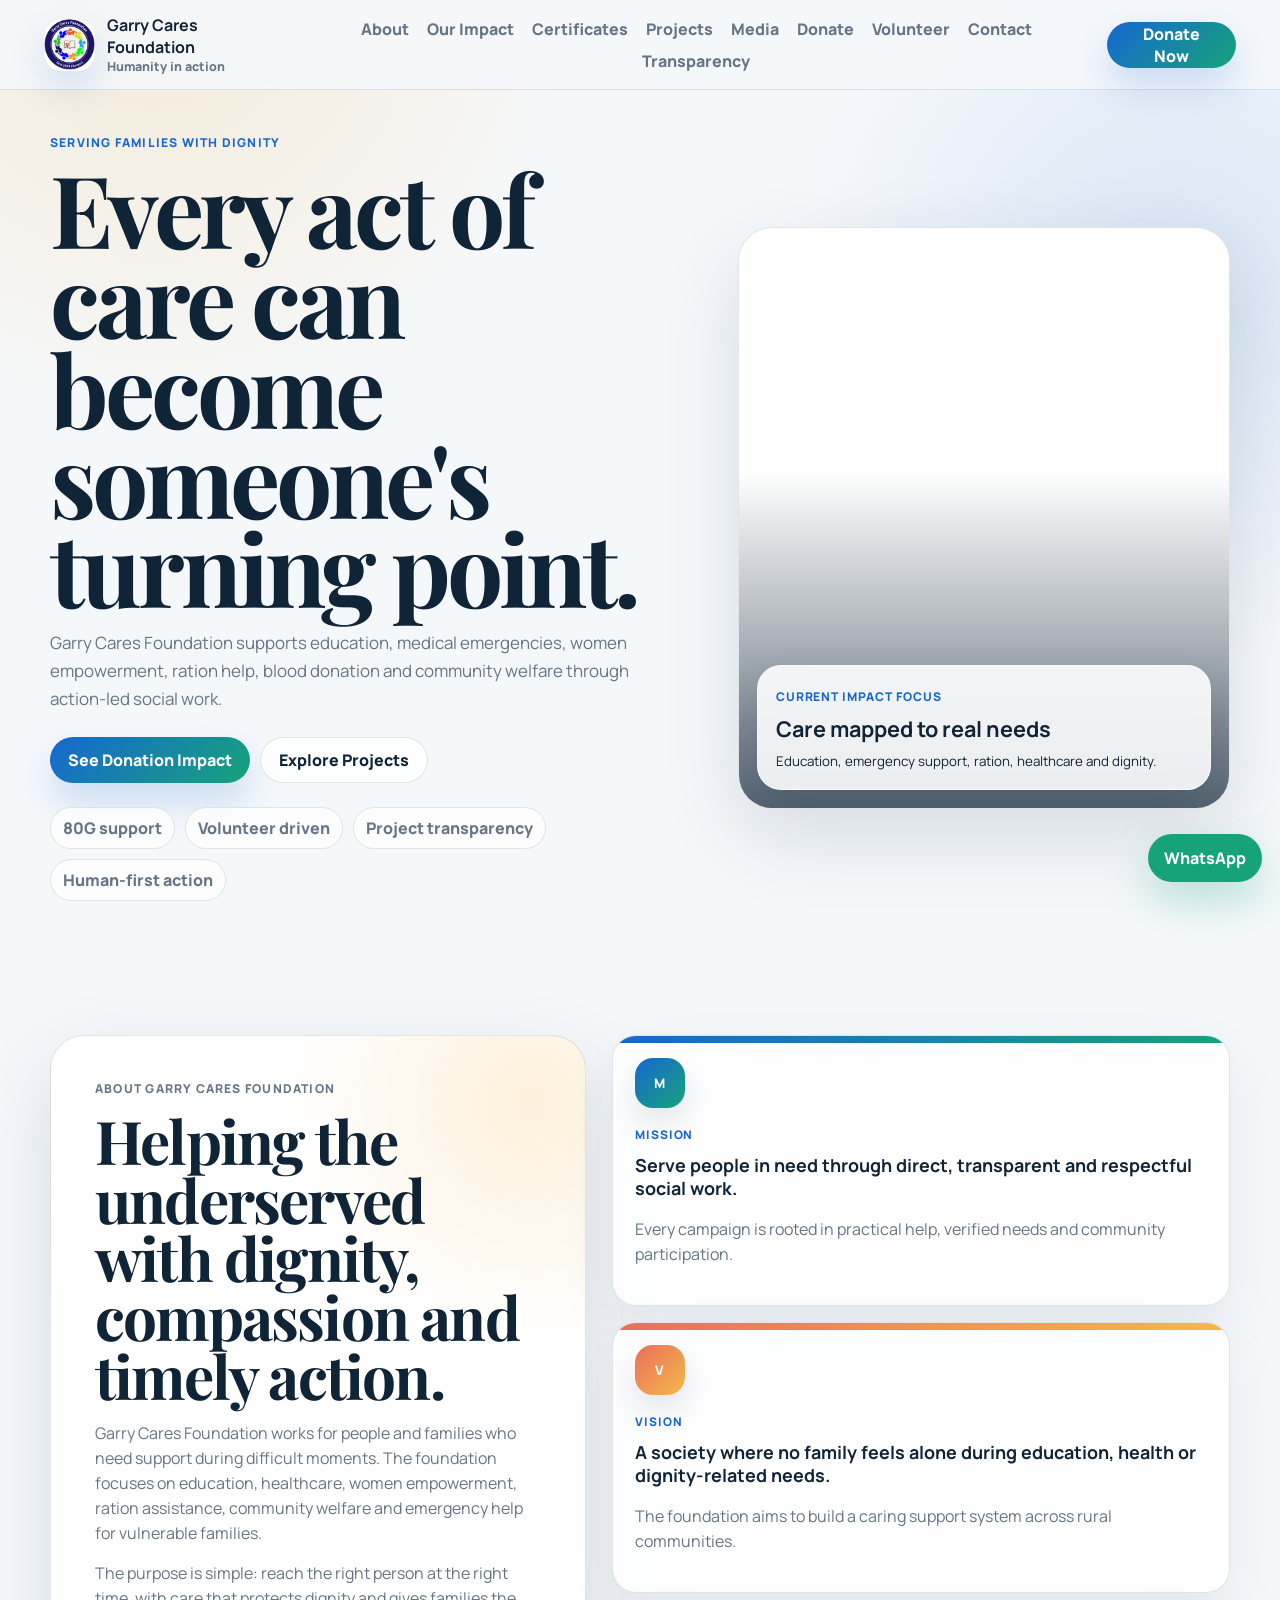
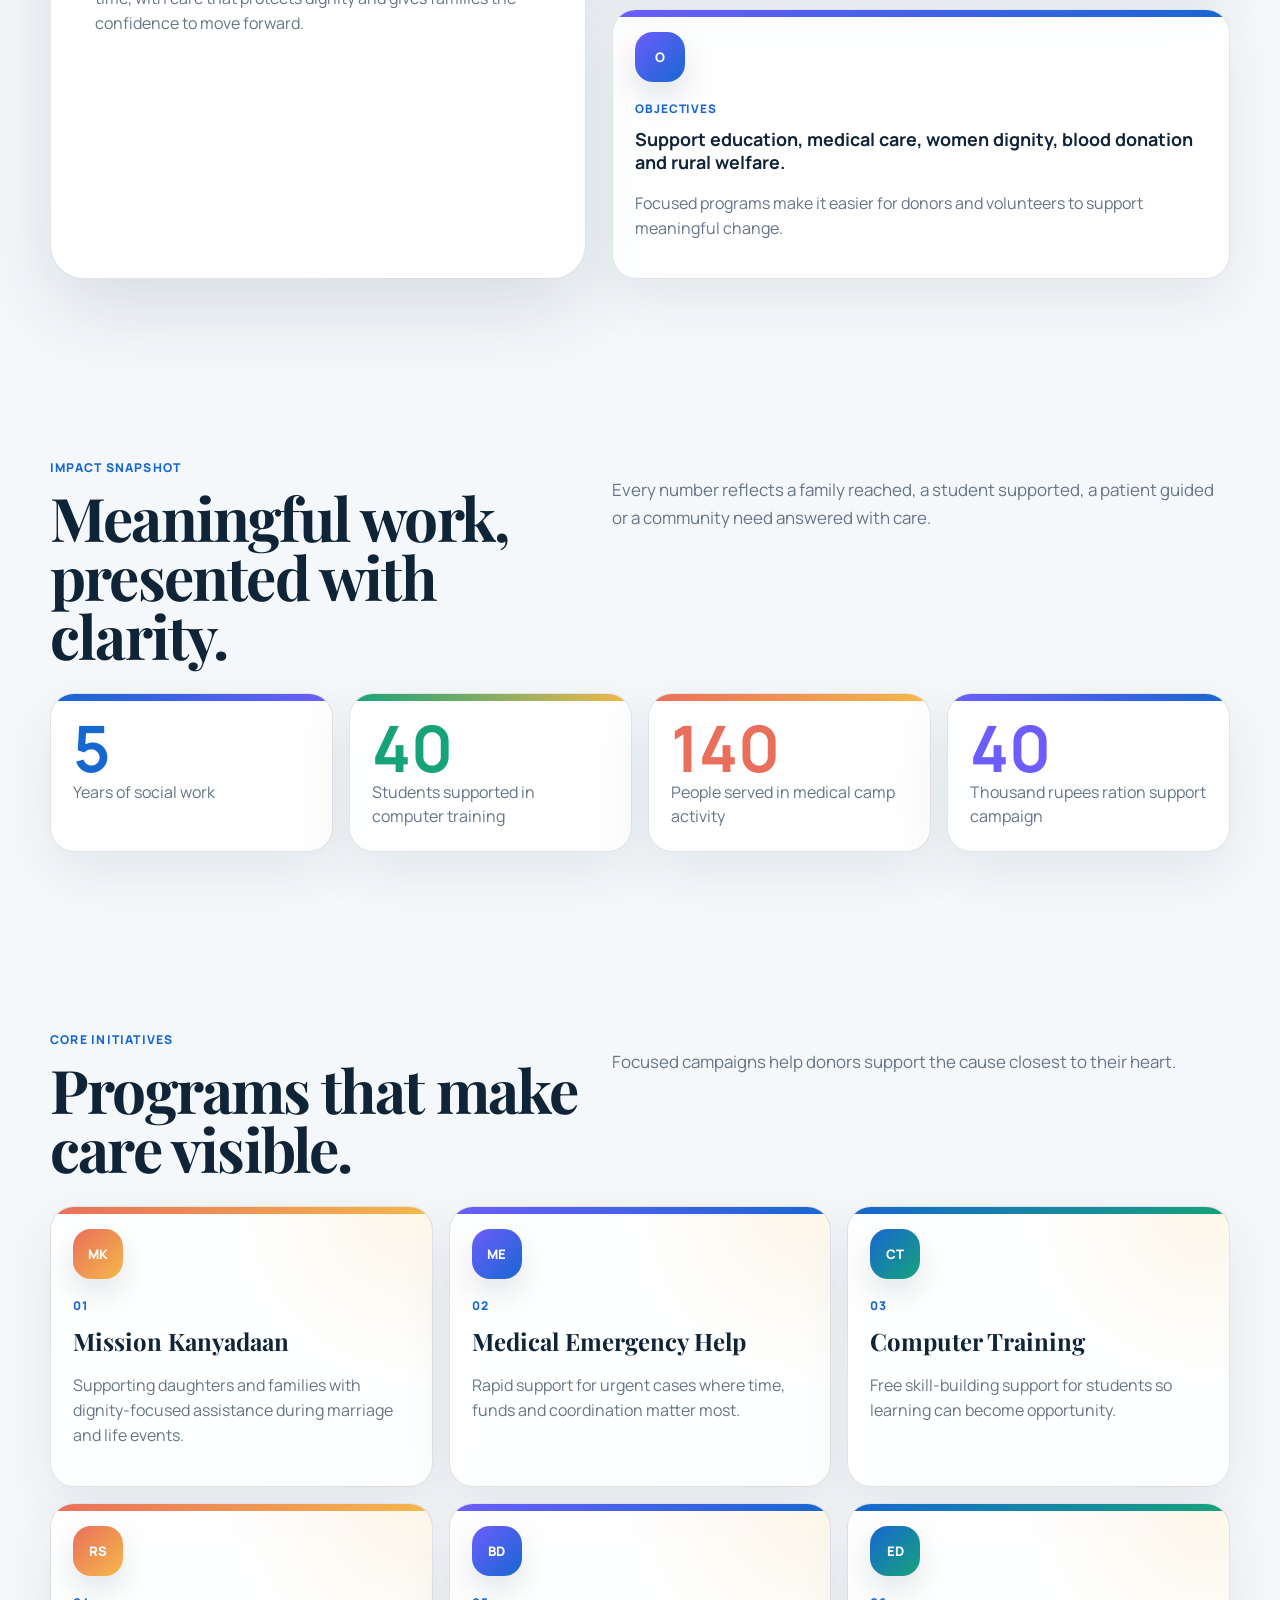
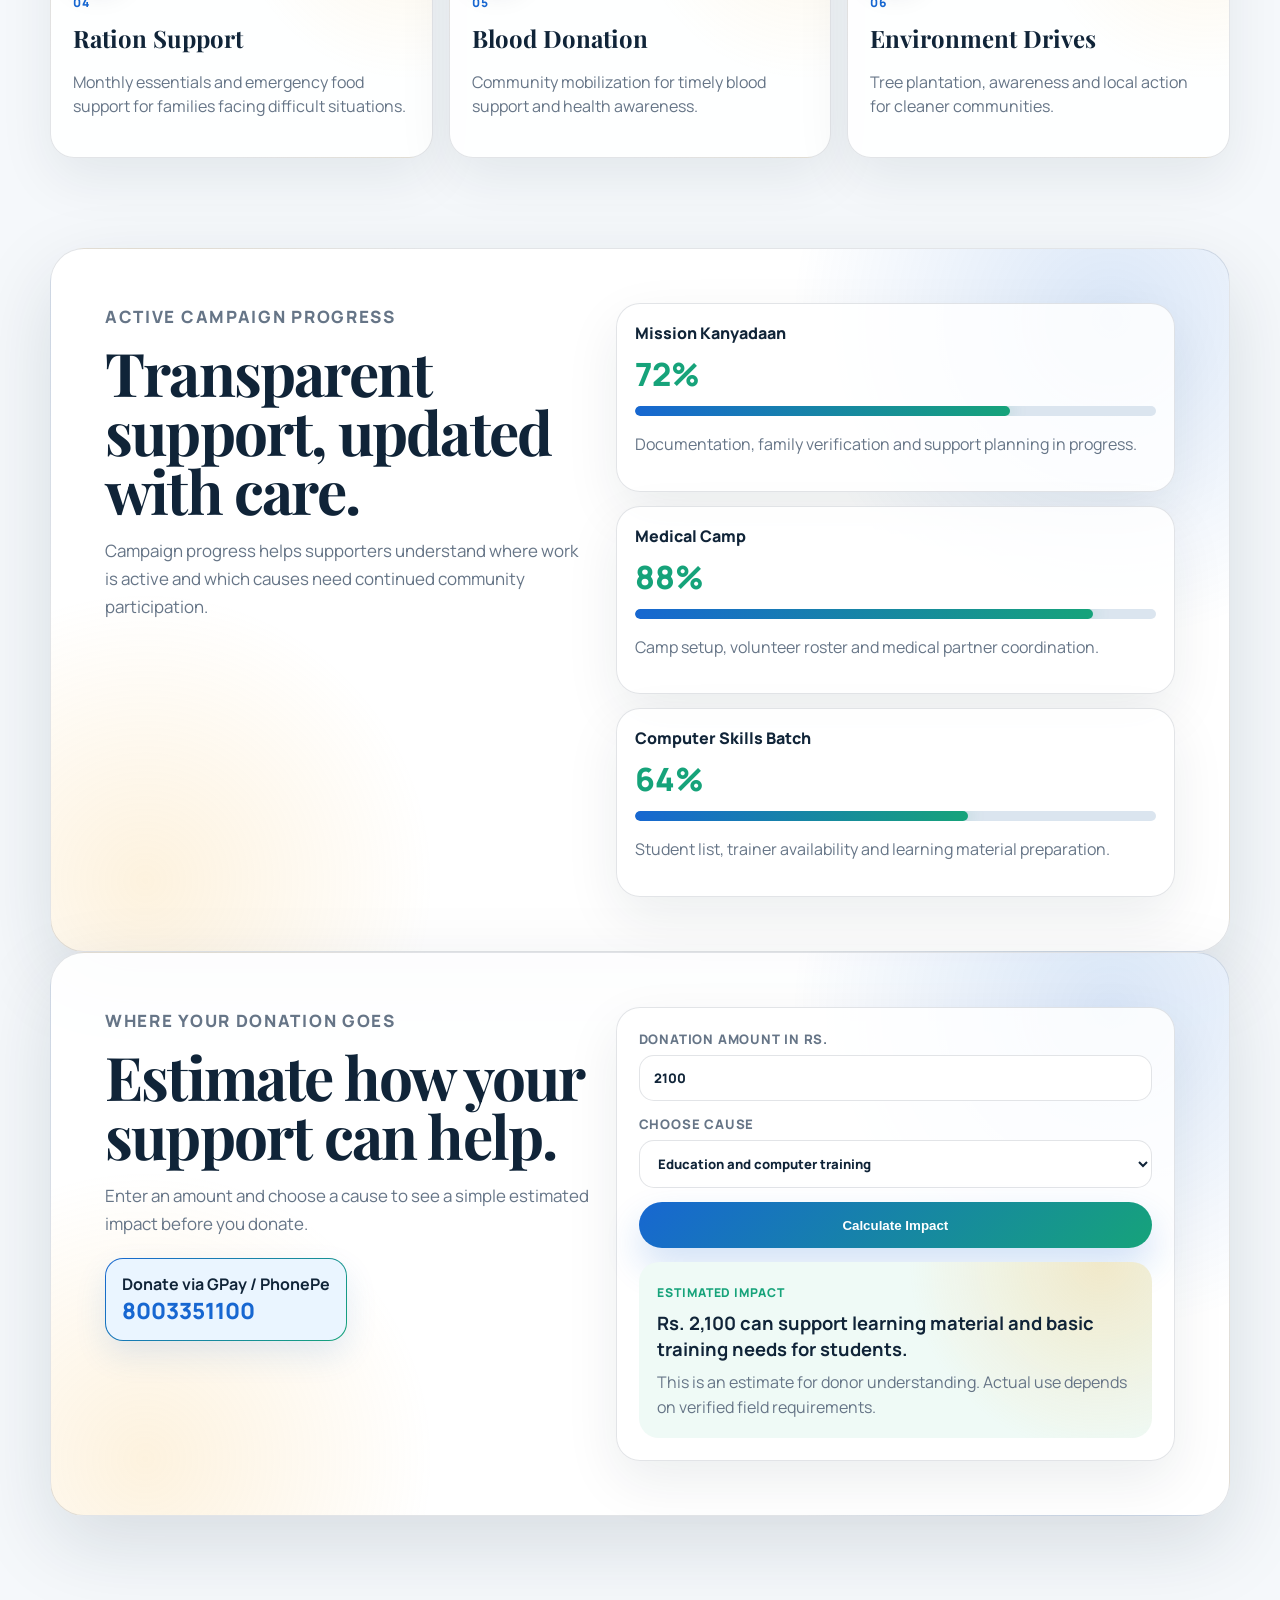
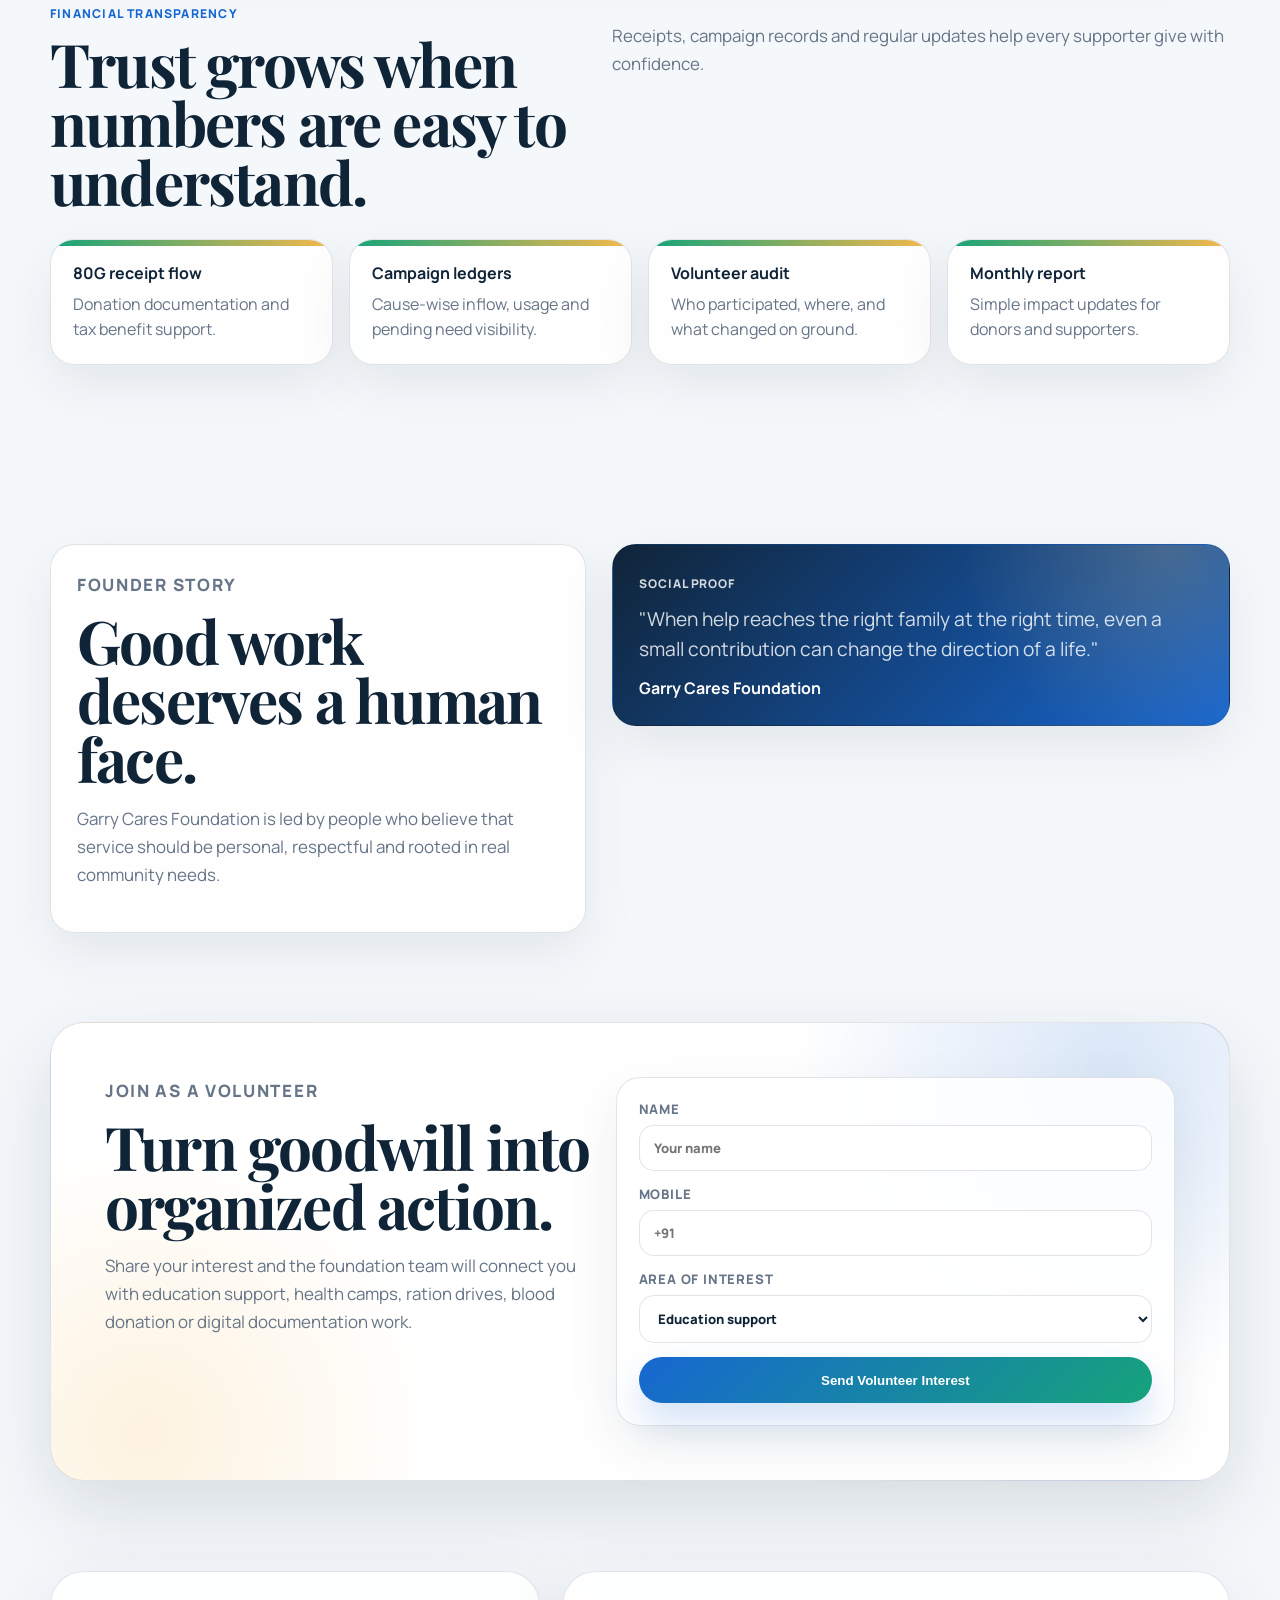
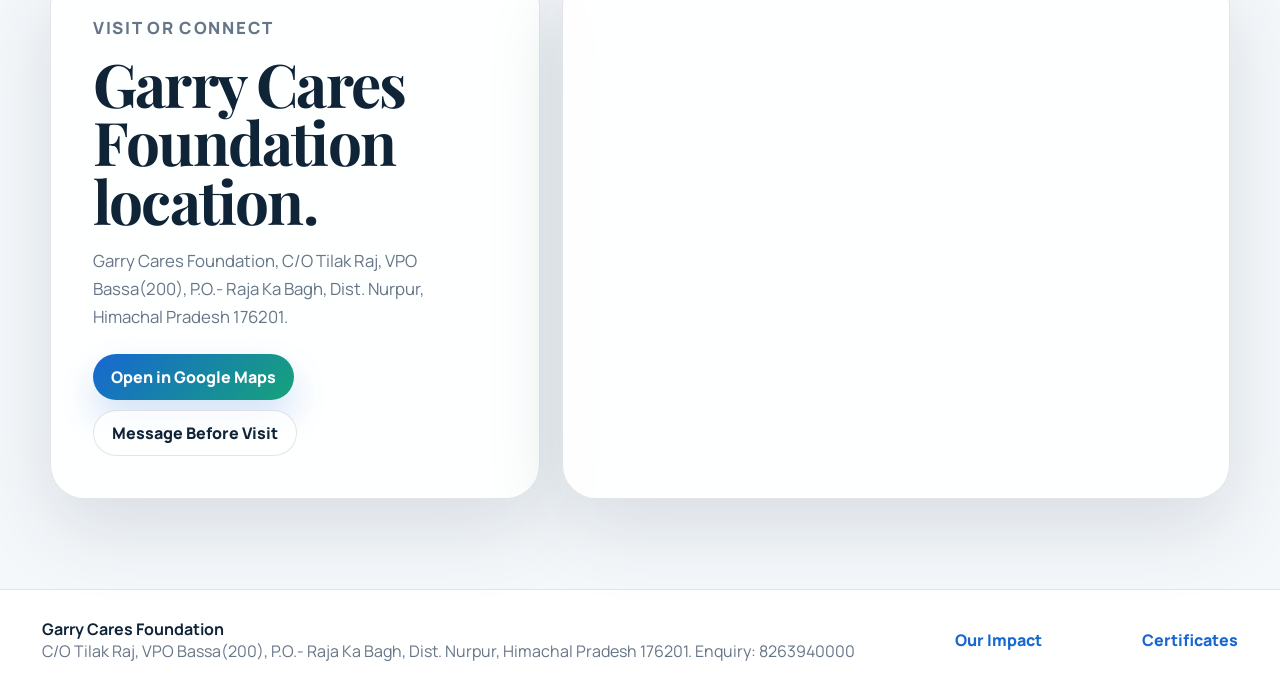
==== commit c96006ad: "Update index.html" ====
--- a/index.html
+++ b/index.html
@@ -25,6 +25,7 @@
       <nav class="desktop-nav" aria-label="Primary navigation">
         <a href="#about">About</a>
         <a href="impact.html">Our Impact</a>
+        <a href="certificates.html">Certificates</a>
         <a href="#projects">Projects</a>
         <a href="media.html">Media</a>
         <a href="donate.html">Donate</a>
@@ -39,6 +40,7 @@
     <nav class="mobile-menu" aria-label="Mobile navigation" hidden>
       <a href="#about">About</a>
       <a href="impact.html">Our Impact</a>
+      <a href="certificates.html">Certificates</a>
       <a href="#projects">Projects</a>
       <a href="media.html">Media</a>
       <a href="donate.html">Donate</a>
@@ -284,6 +286,7 @@
         <span>C/O Tilak Raj, VPO Bassa(200), P.O.- Raja Ka Bagh, Dist. Nurpur, Himachal Pradesh 176201. Enquiry: 8263940000</span>
       </div>
       <a href="impact.html">Our Impact</a>
+      <a href="certificates.html">Certificates</a>
     </footer>
 
     <script src="script.js"></script>
--- a/styles.css
+++ b/styles.css
@@ -794,6 +794,254 @@
   font-weight: 900;
 }
 
+.certificates-hero {
+  display: grid;
+  grid-template-columns: minmax(0, 0.82fr) minmax(360px, 0.66fr);
+  gap: clamp(22px, 5vw, 58px);
+  align-items: center;
+  width: min(1180px, calc(100% - 32px));
+  margin: 0 auto;
+  padding: clamp(48px, 8vw, 104px) 0 34px;
+}
+
+.certificates-hero h1 {
+  font-size: clamp(3rem, 7vw, 6.2rem);
+}
+
+.certificates-hero p {
+  max-width: 720px;
+  color: var(--muted);
+  font-size: 1.08rem;
+  line-height: 1.7;
+}
+
+.certificate-trust-card,
+.certificate-intro-card,
+.certificate-note-card,
+.certificate-help-card,
+.certificate-card {
+  border: 1px solid var(--line);
+  background: rgba(255, 255, 255, 0.88);
+  box-shadow: 0 20px 54px rgba(16, 36, 56, 0.08);
+}
+
+.certificate-trust-card {
+  position: relative;
+  overflow: hidden;
+  border-radius: 32px;
+  color: #fff;
+  background:
+    radial-gradient(circle at 78% 16%, rgba(245, 184, 75, 0.44), transparent 12rem),
+    linear-gradient(135deg, #102438, #1767d1 58%, #16a37a);
+  padding: clamp(24px, 5vw, 42px);
+}
+
+.certificate-trust-card::after {
+  position: absolute;
+  right: -34px;
+  bottom: -34px;
+  width: 150px;
+  height: 150px;
+  border: 18px solid rgba(255, 255, 255, 0.16);
+  border-radius: 50%;
+  content: "";
+}
+
+.certificate-trust-card span,
+.certificate-note-card span,
+.certificate-card span {
+  display: block;
+  color: var(--blue);
+  font-size: 0.74rem;
+  font-weight: 900;
+  letter-spacing: 0.08em;
+  text-transform: uppercase;
+}
+
+.certificate-trust-card span {
+  color: rgba(255, 255, 255, 0.74);
+}
+
+.certificate-trust-card strong {
+  position: relative;
+  z-index: 1;
+  display: block;
+  margin: 14px 0;
+  font-size: clamp(2rem, 4vw, 3.1rem);
+  line-height: 1.02;
+}
+
+.certificate-trust-card p {
+  position: relative;
+  z-index: 1;
+  margin: 0;
+  color: rgba(255, 255, 255, 0.78);
+}
+
+.certificate-intro-section,
+.certificate-help-section {
+  display: grid;
+  grid-template-columns: minmax(0, 0.88fr) minmax(320px, 0.62fr);
+  gap: 22px;
+  align-items: stretch;
+}
+
+.certificate-intro-card,
+.certificate-note-card,
+.certificate-help-card {
+  border-radius: 30px;
+  padding: clamp(22px, 5vw, 38px);
+}
+
+.certificate-intro-card {
+  background:
+    radial-gradient(circle at 94% 4%, rgba(245, 184, 75, 0.24), transparent 14rem),
+    var(--paper);
+}
+
+.certificate-intro-card p,
+.certificate-note-card p,
+.certificate-help-card p {
+  color: var(--muted);
+  line-height: 1.65;
+}
+
+.certificate-note-card {
+  display: flex;
+  flex-direction: column;
+  justify-content: center;
+  background:
+    radial-gradient(circle at 8% 10%, rgba(22, 163, 122, 0.14), transparent 12rem),
+    rgba(255, 255, 255, 0.88);
+}
+
+.certificate-note-card strong {
+  display: block;
+  margin-top: 10px;
+  color: var(--green);
+  font-size: clamp(1.8rem, 4vw, 3rem);
+  line-height: 1;
+}
+
+.certificate-grid {
+  display: grid;
+  grid-template-columns: repeat(2, minmax(0, 1fr));
+  gap: 16px;
+  margin-top: 28px;
+}
+
+.certificate-card {
+  position: relative;
+  display: flex;
+  flex-direction: column;
+  overflow: hidden;
+  border-radius: var(--radius);
+  padding: 22px;
+  transition: transform 0.22s ease, box-shadow 0.22s ease, border-color 0.22s ease;
+}
+
+.certificate-card::before {
+  position: absolute;
+  inset: 0 0 auto;
+  height: 7px;
+  background: var(--certificate-accent, linear-gradient(90deg, var(--blue), var(--green)));
+  content: "";
+}
+
+.certificate-card:hover {
+  transform: translateY(-7px);
+  border-color: rgba(23, 103, 209, 0.24);
+  box-shadow: var(--shadow);
+}
+
+.certificate-icon {
+  display: grid;
+  width: 62px;
+  height: 62px;
+  margin: 18px 0;
+  place-items: center;
+  border-radius: 20px;
+  color: #fff;
+  background: var(--certificate-accent, linear-gradient(135deg, var(--blue), var(--green)));
+  font-weight: 900;
+}
+
+.certificate-card h3 {
+  margin-top: 12px;
+}
+
+.certificate-card p {
+  min-height: 52px;
+  color: var(--muted);
+  line-height: 1.58;
+}
+
+.certificate-preview {
+  display: block;
+  overflow: hidden;
+  width: 100%;
+  aspect-ratio: 16 / 11;
+  border: 1px solid rgba(16, 36, 56, 0.12);
+  border-radius: 18px;
+  background:
+    linear-gradient(135deg, rgba(245, 248, 251, 0.94), rgba(255, 255, 255, 0.96));
+}
+
+.certificate-preview img {
+  width: 100%;
+  height: 100%;
+  object-fit: contain;
+  padding: 10px;
+  transition: transform 0.24s ease;
+}
+
+.certificate-card:hover .certificate-preview img {
+  transform: scale(1.025);
+}
+
+.certificate-action {
+  display: inline-flex;
+  align-items: center;
+  justify-content: center;
+  width: 100%;
+  min-height: 44px;
+  margin-top: auto;
+  border: 0;
+  border-radius: 999px;
+  color: #fff;
+  background: var(--certificate-accent, linear-gradient(135deg, var(--blue), var(--green)));
+  font: inherit;
+  font-weight: 900;
+  box-shadow: 0 16px 34px rgba(23, 103, 209, 0.18);
+  transition: transform 0.2s ease, box-shadow 0.2s ease, filter 0.2s ease;
+}
+
+.certificate-action:hover {
+  transform: translateY(-2px);
+  box-shadow: 0 20px 44px rgba(23, 103, 209, 0.26);
+  filter: saturate(1.08);
+}
+
+.certificate-80g {
+  --certificate-accent: linear-gradient(135deg, #1767d1, #6d5dfc);
+}
+
+.certificate-12a {
+  --certificate-accent: linear-gradient(135deg, #16a37a, #f5b84b);
+}
+
+.certificate-registration {
+  --certificate-accent: linear-gradient(135deg, #e96f5b, #f5b84b);
+}
+
+.certificate-pan {
+  --certificate-accent: linear-gradient(135deg, #6d5dfc, #1767d1);
+}
+
+.certificate-help-section {
+  align-items: center;
+}
+
 .donate-hero {
   display: grid;
   grid-template-columns: minmax(0, 0.8fr) minmax(430px, 0.7fr);
@@ -1635,6 +1883,217 @@
   border: 0;
 }
 
+.media-hero {
+  display: grid;
+  grid-template-columns: minmax(0, 0.9fr) minmax(320px, 0.55fr);
+  gap: clamp(22px, 5vw, 54px);
+  align-items: end;
+  width: min(1180px, calc(100% - 32px));
+  margin: 0 auto;
+  padding: clamp(46px, 8vw, 96px) 0 34px;
+}
+
+.media-hero h1 {
+  font-size: clamp(3rem, 7vw, 6.4rem);
+}
+
+.media-hero p {
+  max-width: 760px;
+  color: var(--muted);
+  font-size: 1.08rem;
+  line-height: 1.7;
+}
+
+.media-hero-card,
+.media-proof-section {
+  border: 1px solid var(--line);
+  border-radius: 34px;
+  background:
+    radial-gradient(circle at 90% 8%, rgba(245, 184, 75, 0.22), transparent 15rem),
+    linear-gradient(135deg, #102438, #1767d1);
+  color: #fff;
+  padding: clamp(22px, 5vw, 34px);
+  box-shadow: var(--shadow);
+}
+
+.media-hero-card span,
+.media-slide span {
+  color: rgba(255, 255, 255, 0.76);
+  font-size: 0.74rem;
+  font-weight: 900;
+  letter-spacing: 0.08em;
+  text-transform: uppercase;
+}
+
+.media-hero-card strong {
+  display: block;
+  margin: 12px 0;
+  font-size: clamp(1.6rem, 3vw, 2.4rem);
+  line-height: 1.08;
+}
+
+.media-hero-card p,
+.media-proof-section .eyebrow {
+  color: rgba(255, 255, 255, 0.76);
+}
+
+.media-slider-section {
+  overflow: hidden;
+}
+
+.media-slider-heading {
+  display: flex;
+  align-items: end;
+  justify-content: space-between;
+  gap: 18px;
+  margin-bottom: 24px;
+}
+
+.media-controls {
+  display: flex;
+  gap: 10px;
+}
+
+.media-control {
+  display: grid;
+  width: 48px;
+  height: 48px;
+  place-items: center;
+  border: 1px solid var(--line);
+  border-radius: 16px;
+  background: #fff;
+  color: var(--ink);
+  cursor: pointer;
+  font-size: 1.8rem;
+  font-weight: 900;
+  line-height: 1;
+  transition: transform 0.2s ease, box-shadow 0.2s ease, color 0.2s ease;
+}
+
+.media-control:hover {
+  transform: translateY(-3px);
+  color: var(--blue);
+  box-shadow: 0 16px 34px rgba(16, 36, 56, 0.12);
+}
+
+.media-slider-shell {
+  overflow: hidden;
+  border: 1px solid var(--line);
+  border-radius: 36px;
+  background:
+    radial-gradient(circle at 92% 8%, rgba(245, 184, 75, 0.18), transparent 14rem),
+    #fff;
+  box-shadow: var(--shadow);
+}
+
+.media-slider-track {
+  display: flex;
+  transition: transform 0.55s cubic-bezier(0.22, 1, 0.36, 1);
+}
+
+.media-slide {
+  position: relative;
+  flex: 0 0 100%;
+  min-height: 640px;
+  overflow: hidden;
+  background: #dfe9f3;
+}
+
+.media-slide img {
+  width: 100%;
+  height: 640px;
+  object-fit: contain;
+  background:
+    radial-gradient(circle at 18% 8%, rgba(245, 184, 75, 0.18), transparent 16rem),
+    #eef3f8;
+  transition: transform 0.45s ease;
+}
+
+.media-slide.is-active img {
+  transform: scale(1.01);
+}
+
+.media-slide div {
+  position: absolute;
+  right: 24px;
+  bottom: 24px;
+  left: 24px;
+  border: 1px solid rgba(255, 255, 255, 0.42);
+  border-radius: 24px;
+  background: rgba(16, 36, 56, 0.72);
+  padding: 18px;
+  backdrop-filter: blur(14px);
+}
+
+.media-slide strong {
+  display: block;
+  margin-top: 8px;
+  color: #fff;
+  font-size: clamp(1.4rem, 3vw, 2.5rem);
+  line-height: 1.05;
+}
+
+.media-dots {
+  display: flex;
+  flex-wrap: wrap;
+  justify-content: center;
+  gap: 8px;
+  margin-top: 20px;
+}
+
+.media-dots button {
+  width: 34px;
+  height: 8px;
+  border: 0;
+  border-radius: 999px;
+  background: rgba(16, 36, 56, 0.18);
+  cursor: pointer;
+  transition: width 0.2s ease, background 0.2s ease;
+}
+
+.media-dots button.is-active {
+  width: 58px;
+  background: linear-gradient(90deg, var(--blue), var(--green));
+}
+
+.media-proof-section {
+  display: grid;
+  grid-template-columns: minmax(0, 0.55fr) minmax(0, 0.8fr);
+  gap: 24px;
+  align-items: center;
+}
+
+.media-proof-grid {
+  display: grid;
+  grid-template-columns: repeat(3, minmax(0, 1fr));
+  gap: 14px;
+}
+
+.media-proof-grid article {
+  border: 1px solid rgba(255, 255, 255, 0.18);
+  border-radius: 22px;
+  background: rgba(255, 255, 255, 0.1);
+  padding: 18px;
+  backdrop-filter: blur(14px);
+  transition: transform 0.2s ease, background 0.2s ease;
+}
+
+.media-proof-grid article:hover {
+  transform: translateY(-5px);
+  background: rgba(255, 255, 255, 0.14);
+}
+
+.media-proof-grid strong,
+.media-proof-grid span {
+  display: block;
+}
+
+.media-proof-grid span {
+  margin-top: 8px;
+  color: rgba(255, 255, 255, 0.76);
+  line-height: 1.55;
+}
+
 @media (max-width: 900px) {
   .desktop-nav,
   .header-cta {
@@ -1648,12 +2107,17 @@
   .hero,
   .donate-hero,
   .impact-hero,
+  .media-hero,
+  .certificates-hero,
   .section-heading,
   .about-section,
+  .certificate-intro-section,
+  .certificate-help-section,
   .impact-report-heading,
   .impact-story-band,
   .story-feature-grid article,
   .impact-proof-section,
+  .media-proof-section,
   .location-section,
   .bank-details-section,
   .tracker-section,
@@ -1666,6 +2130,8 @@
   .stats-grid,
   .project-grid,
   .campaign-grid,
+  .certificate-grid,
+  .media-proof-grid,
   .impact-metric-grid,
   .journey-grid,
   .transparency-grid {
@@ -1722,7 +2188,20 @@
     padding-top: 34px;
   }
 
-  .impact-cta-section {
+  .media-hero {
+    width: min(100% - 22px, 1180px);
+    grid-template-columns: 1fr;
+    padding-top: 34px;
+  }
+
+  .certificates-hero {
+    width: min(100% - 22px, 1180px);
+    grid-template-columns: 1fr;
+    padding-top: 34px;
+  }
+
+  .impact-cta-section,
+  .media-slider-heading {
     align-items: flex-start;
     flex-direction: column;
   }
@@ -1752,9 +2231,11 @@
   .stats-grid,
   .project-grid,
   .campaign-grid,
+  .media-proof-grid,
   .impact-metric-grid,
   .journey-grid,
   .proof-grid,
+  .certificate-grid,
   .transparency-grid {
     grid-template-columns: 1fr;
   }
@@ -1797,6 +2278,9 @@
   .tracker-section,
   .donate-section,
   .volunteer-section,
+  .certificate-intro-card,
+  .certificate-note-card,
+  .certificate-help-card,
   .bank-copy,
   .bank-card,
   .location-copy,
@@ -1819,6 +2303,22 @@
     min-height: 340px;
   }
 
+  .media-slide {
+    min-height: 460px;
+  }
+
+  .media-slide img {
+    height: 460px;
+  }
+
+  .media-slide div {
+    right: 12px;
+    bottom: 12px;
+    left: 12px;
+    border-radius: 18px;
+    padding: 14px;
+  }
+
   .primary-button,
   .secondary-button,
   .donation-calculator .primary-button,
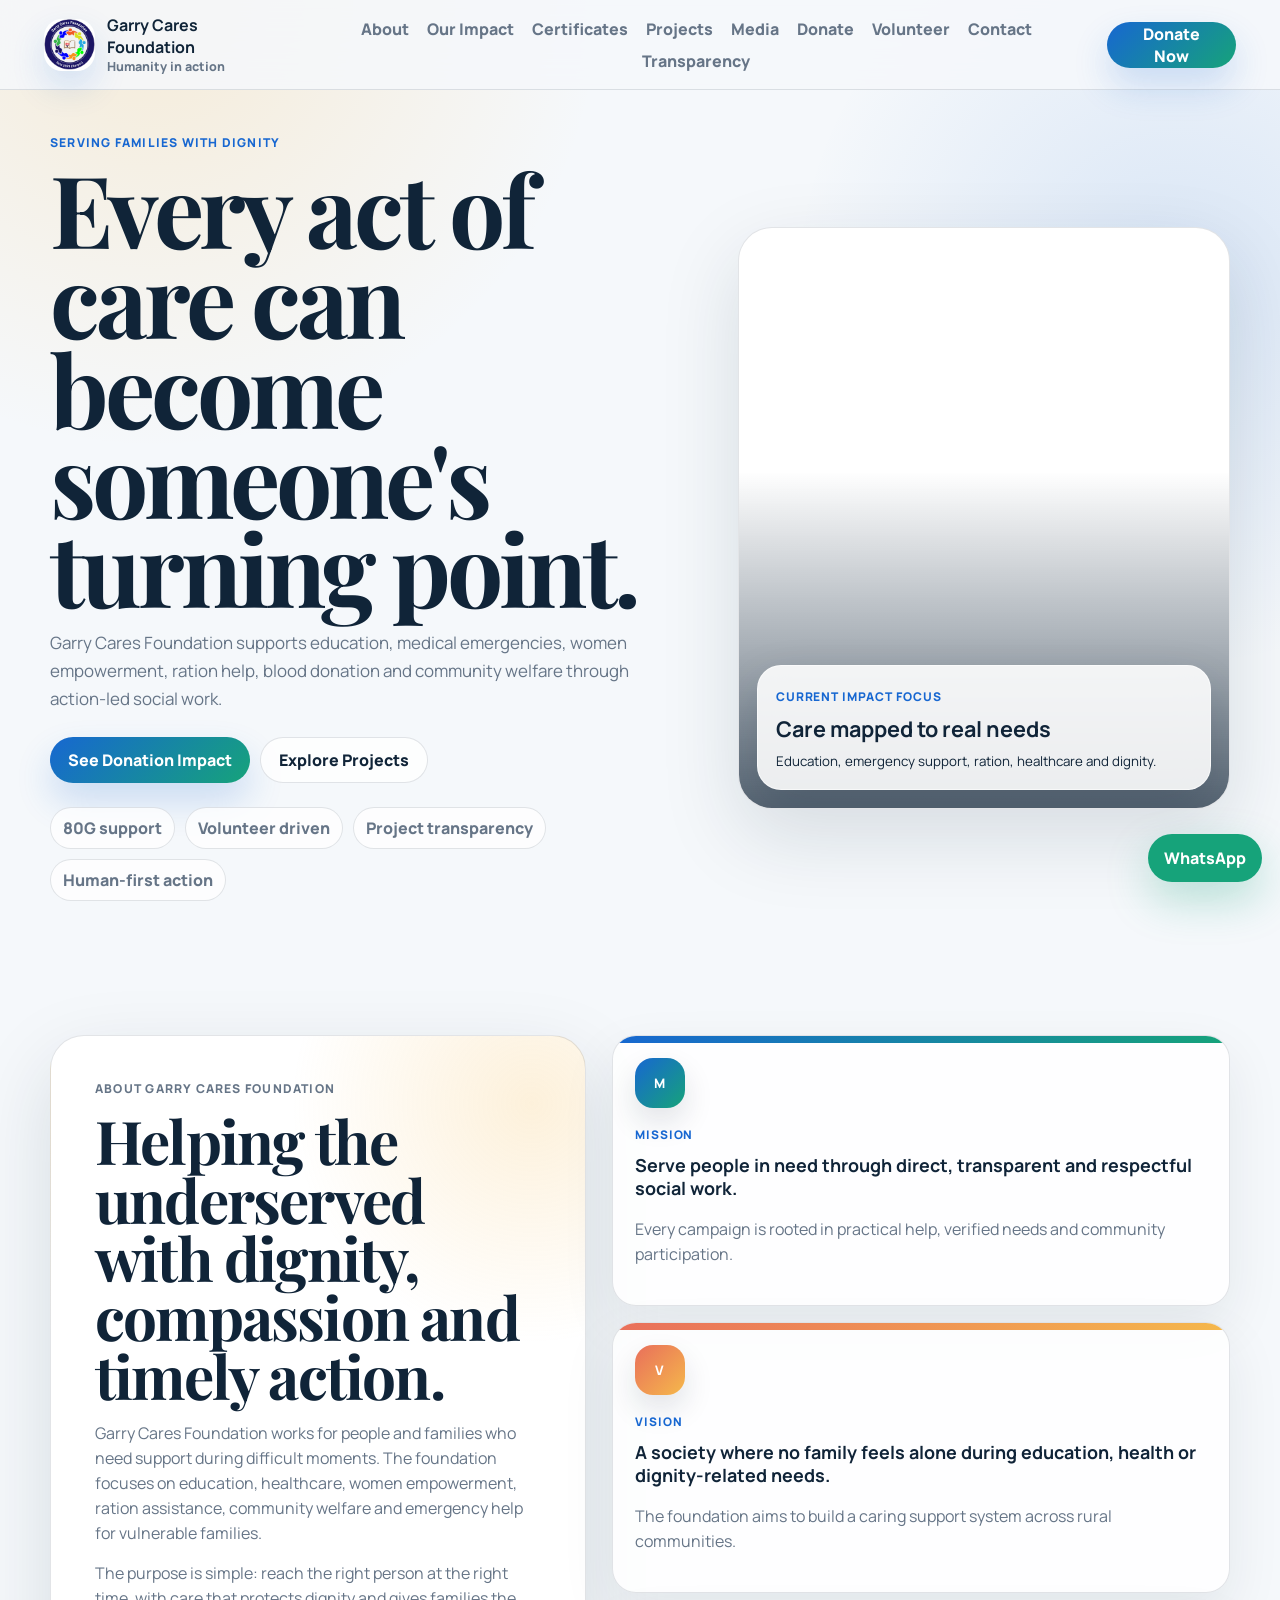
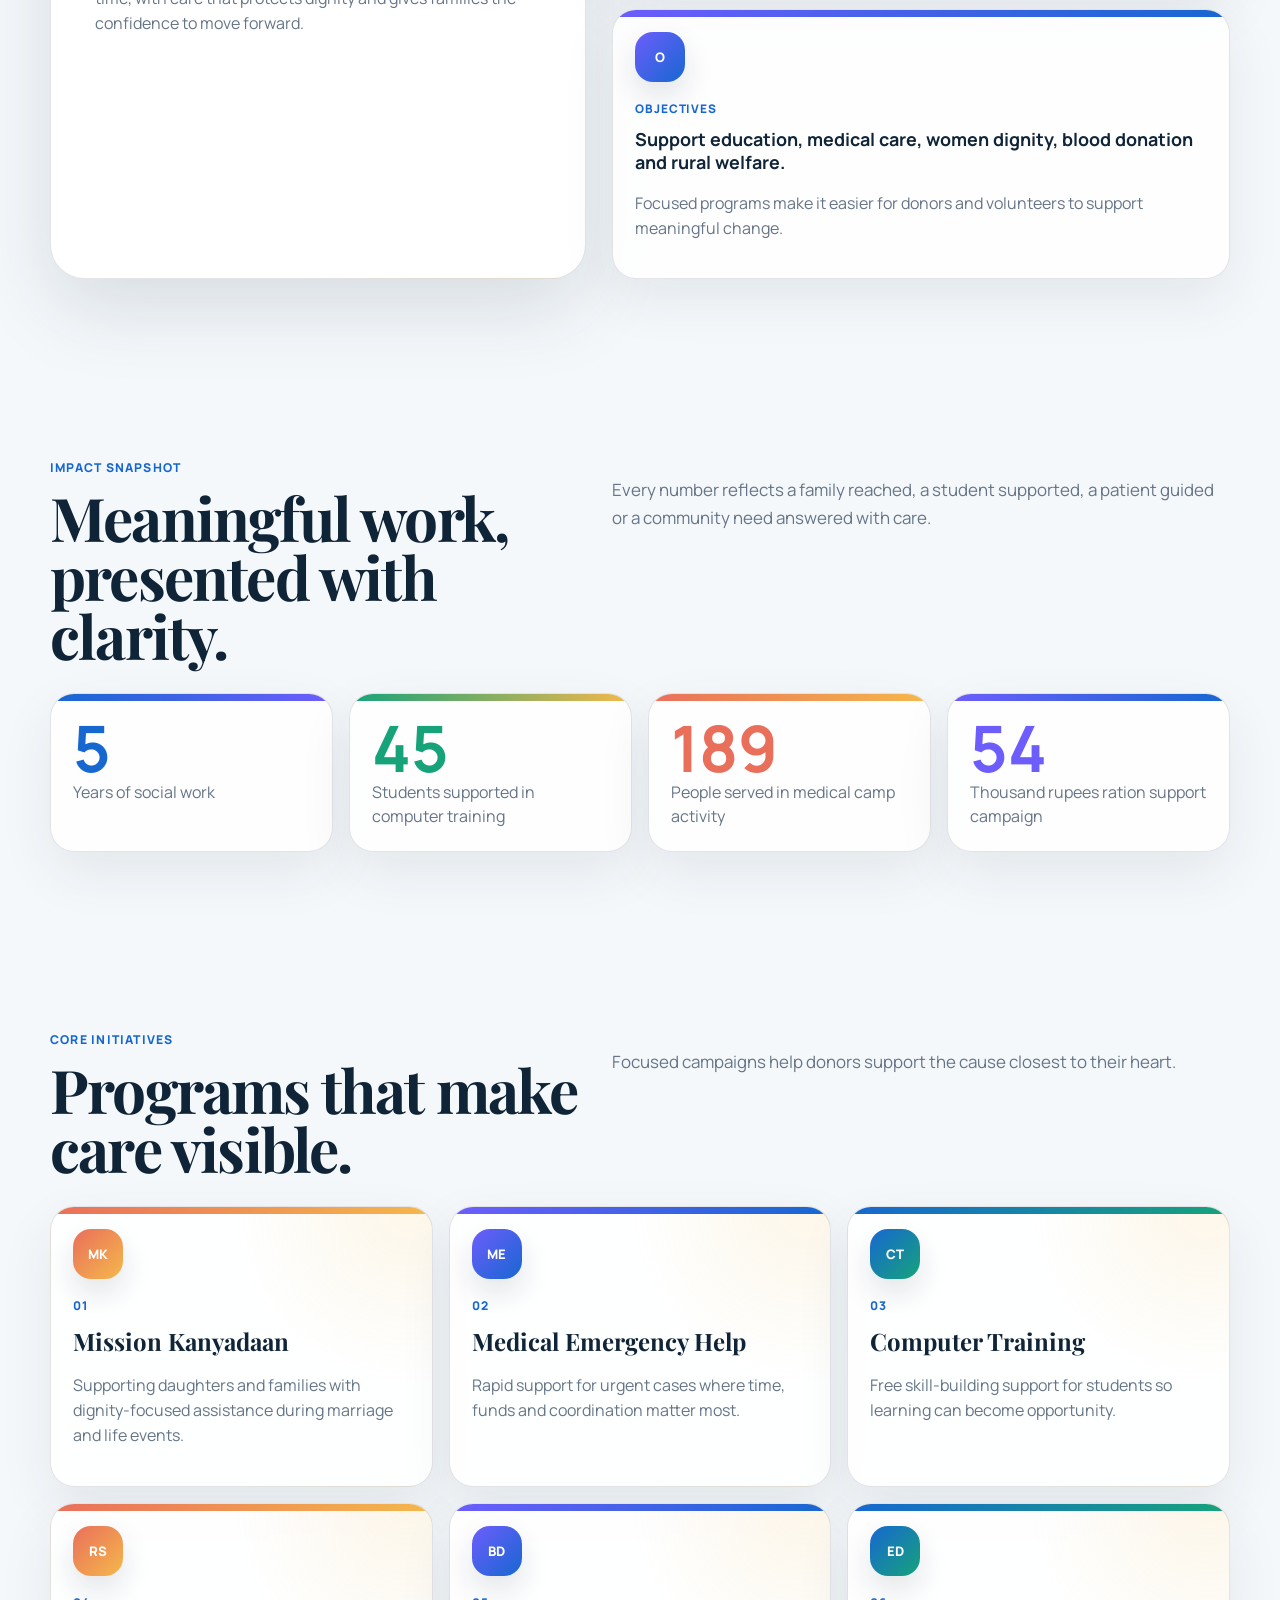
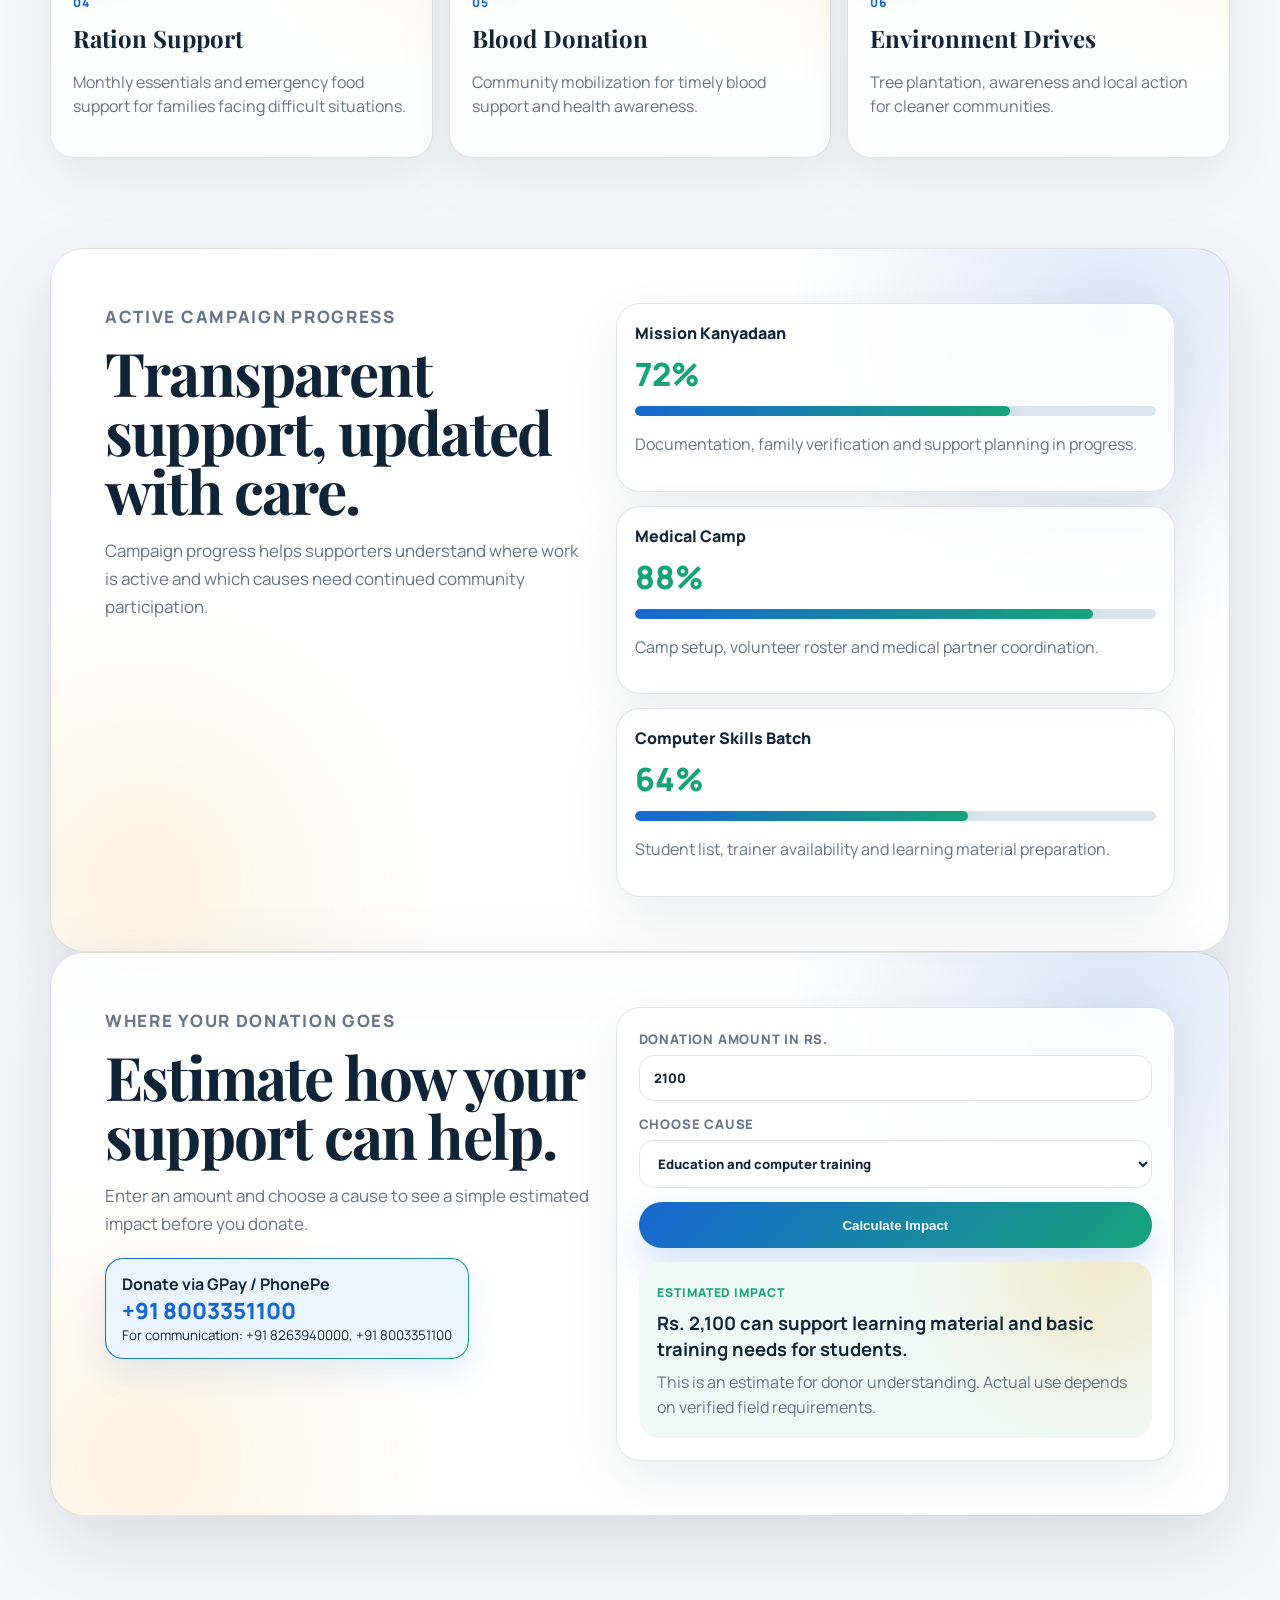
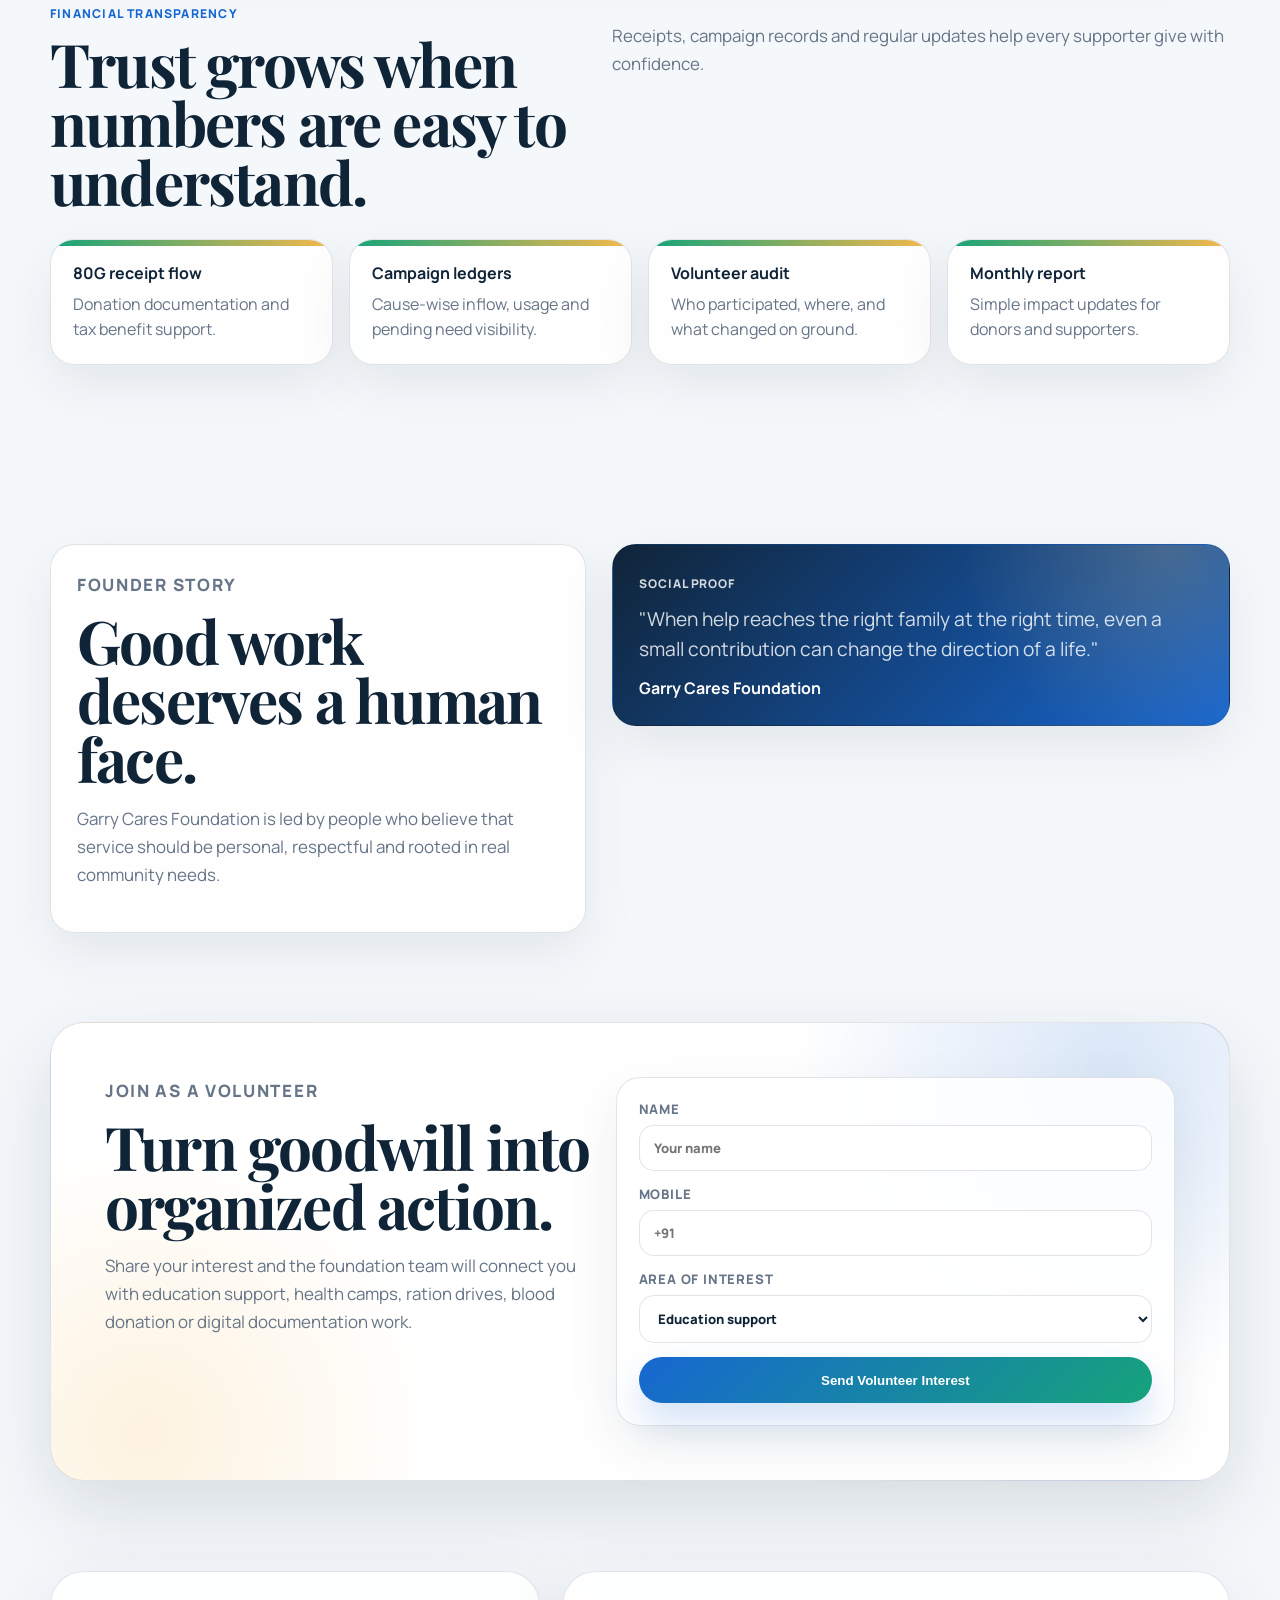
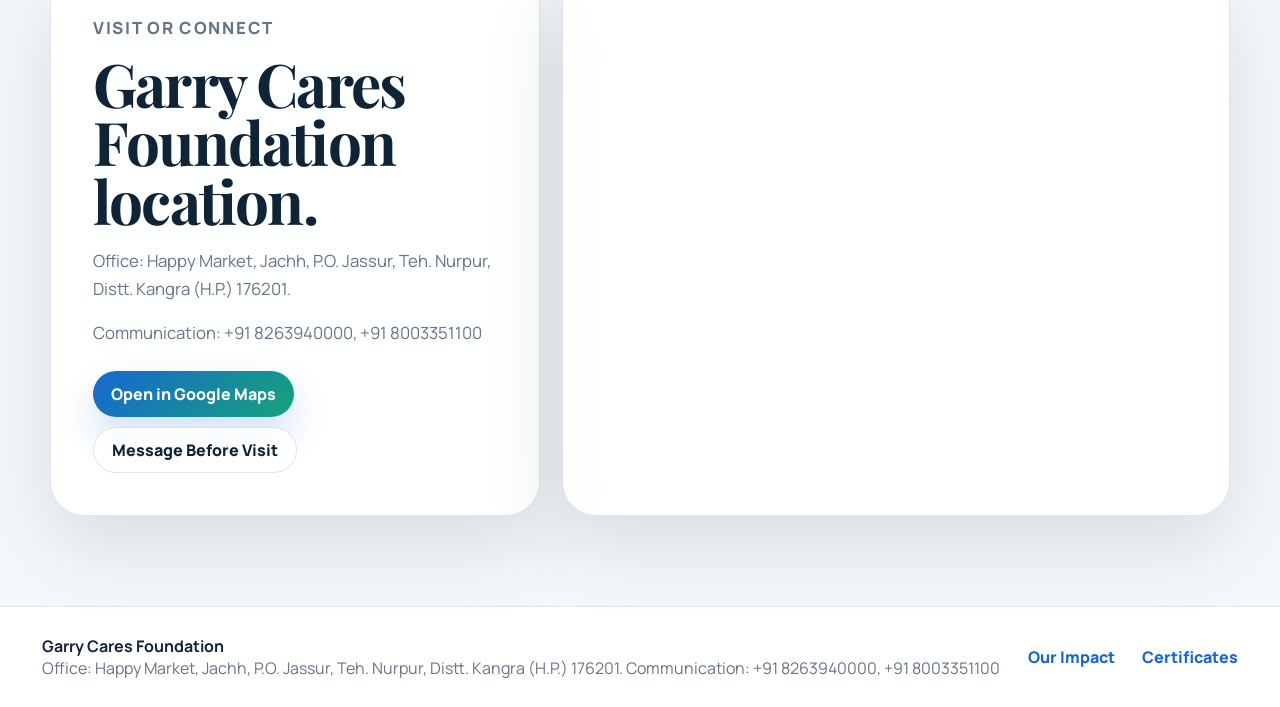
==== commit 0ff9abd0: "Update index.html" ====
--- a/index.html
+++ b/index.html
@@ -178,7 +178,8 @@
           </p>
           <div class="donation-contact">
             <strong>Donate via GPay / PhonePe</strong>
-            <span>8003351100</span>
+            <span>+91 8003351100</span>
+            <small>For communication: +91 8263940000, +91 8003351100</small>
           </div>
         </div>
         <form class="donation-calculator" data-donation-form>
@@ -259,18 +260,21 @@
           <p class="eyebrow">Visit or connect</p>
           <h2>Garry Cares Foundation location.</h2>
           <p>
-            Garry Cares Foundation, C/O Tilak Raj, VPO Bassa(200),
-            P.O.- Raja Ka Bagh, Dist. Nurpur, Himachal Pradesh 176201.
+            Office: Happy Market, Jachh, P.O. Jassur, Teh. Nurpur,
+            Distt. Kangra (H.P.) 176201.
+          </p>
+          <p>
+            Communication: +91 8263940000, +91 8003351100
           </p>
           <div class="location-actions">
-            <a class="primary-button" href="https://www.google.com/maps/search/?api=1&query=Garry%20Cares%20Foundation%20C%2FO%20Tilak%20Raj%20VPO%20Bassa%20200%20PO%20Raja%20Ka%20Bagh%20Nurpur%20Himachal%20Pradesh%20176201" target="_blank" rel="noopener noreferrer">Open in Google Maps</a>
+            <a class="primary-button" href="https://www.google.com/maps/search/?api=1&query=Happy%20Market%20Jachh%20P.O.%20Jassur%20Teh.%20Nurpur%20Distt.%20Kangra%20H.P.%20176201" target="_blank" rel="noopener noreferrer">Open in Google Maps</a>
             <a class="secondary-button" href="https://wa.me/918263940000?text=Hello%20Garry%20Cares%20Foundation%2C%20I%20want%20to%20visit%20your%20office" target="_blank" rel="noopener noreferrer">Message Before Visit</a>
           </div>
         </div>
         <div class="map-frame" aria-label="Garry Cares Foundation map">
           <iframe
             title="Garry Cares Foundation location map"
-            src="https://www.google.com/maps?q=Garry%20Cares%20Foundation%20C%2FO%20Tilak%20Raj%20VPO%20Bassa%20200%20PO%20Raja%20Ka%20Bagh%20Nurpur%20Himachal%20Pradesh%20176201&output=embed"
+            src="https://www.google.com/maps?q=Happy%20Market%20Jachh%20P.O.%20Jassur%20Teh.%20Nurpur%20Distt.%20Kangra%20H.P.%20176201&output=embed"
             loading="lazy"
             referrerpolicy="no-referrer-when-downgrade"
           ></iframe>
@@ -283,7 +287,7 @@
     <footer class="site-footer">
       <div>
         <strong>Garry Cares Foundation</strong>
-        <span>C/O Tilak Raj, VPO Bassa(200), P.O.- Raja Ka Bagh, Dist. Nurpur, Himachal Pradesh 176201. Enquiry: 8263940000</span>
+        <span>Office: Happy Market, Jachh, P.O. Jassur, Teh. Nurpur, Distt. Kangra (H.P.) 176201. Communication: +91 8263940000, +91 8003351100</span>
       </div>
       <a href="impact.html">Our Impact</a>
       <a href="certificates.html">Certificates</a>
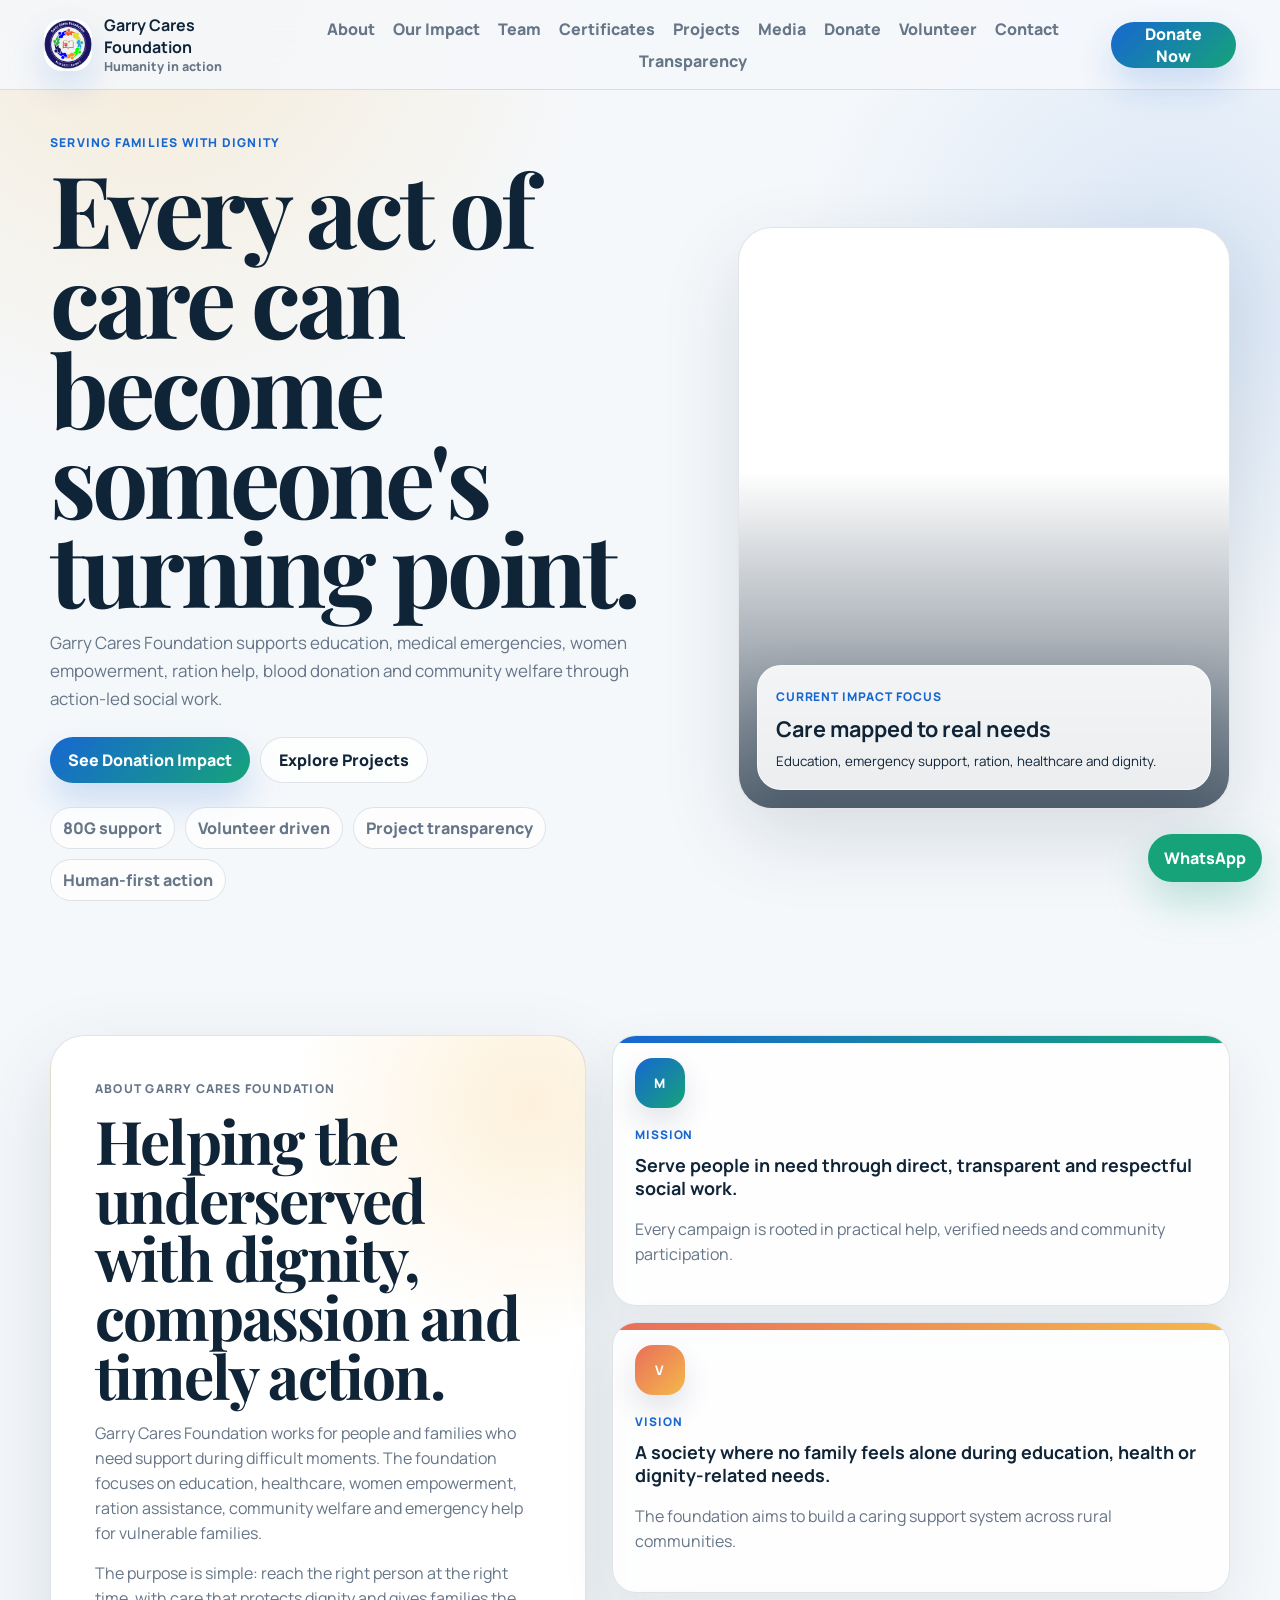
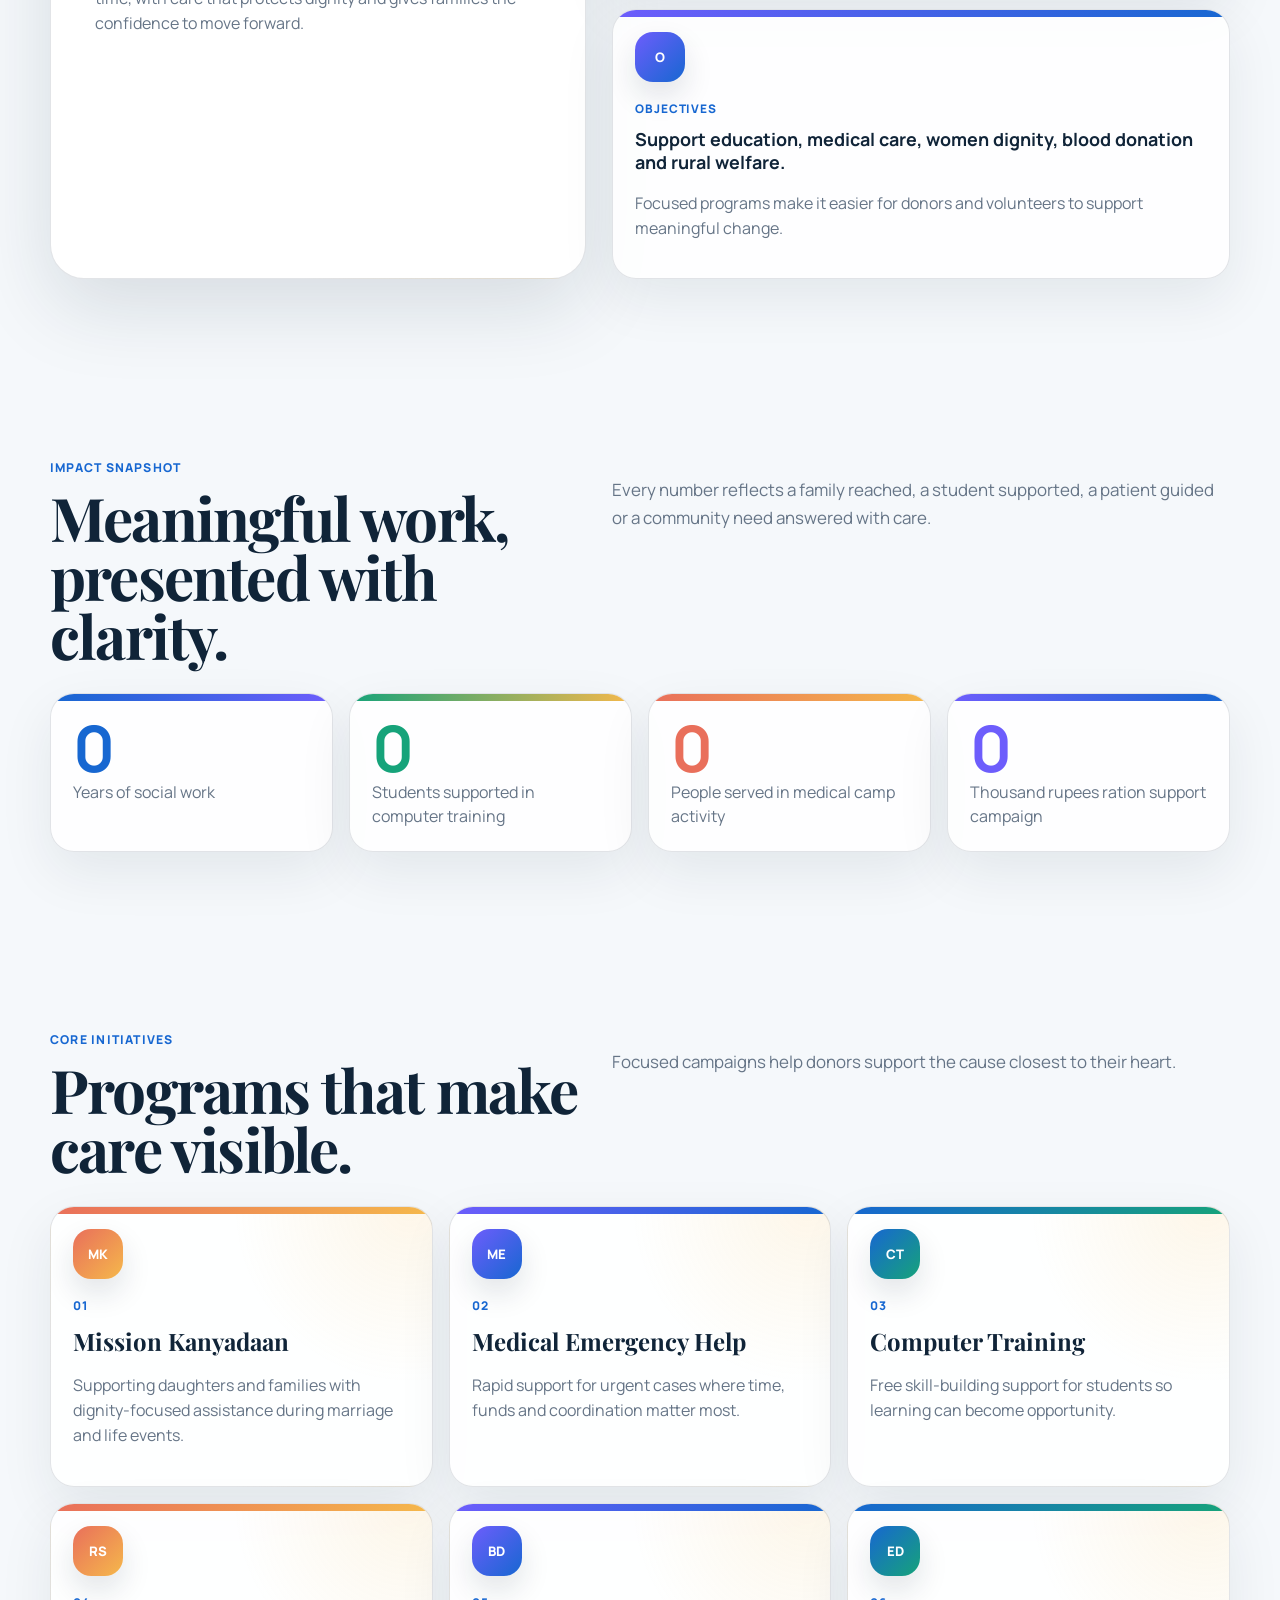
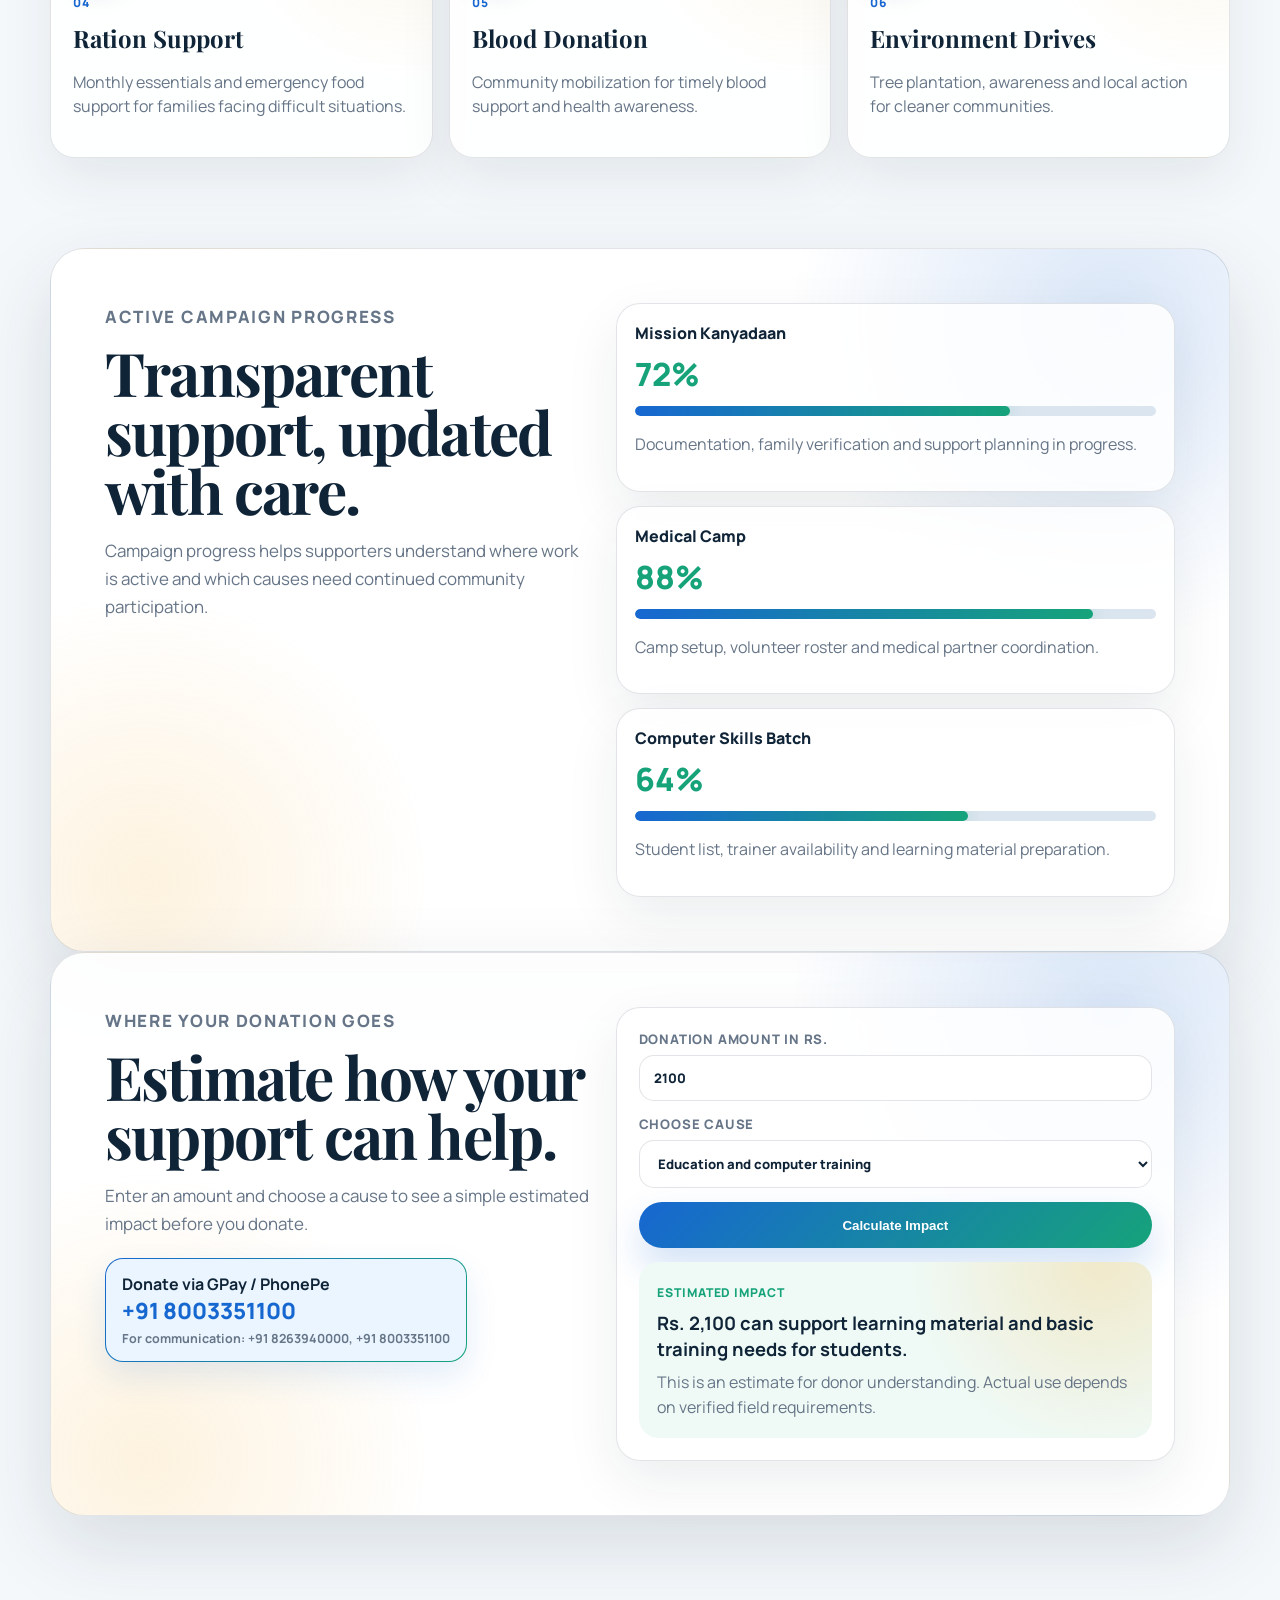
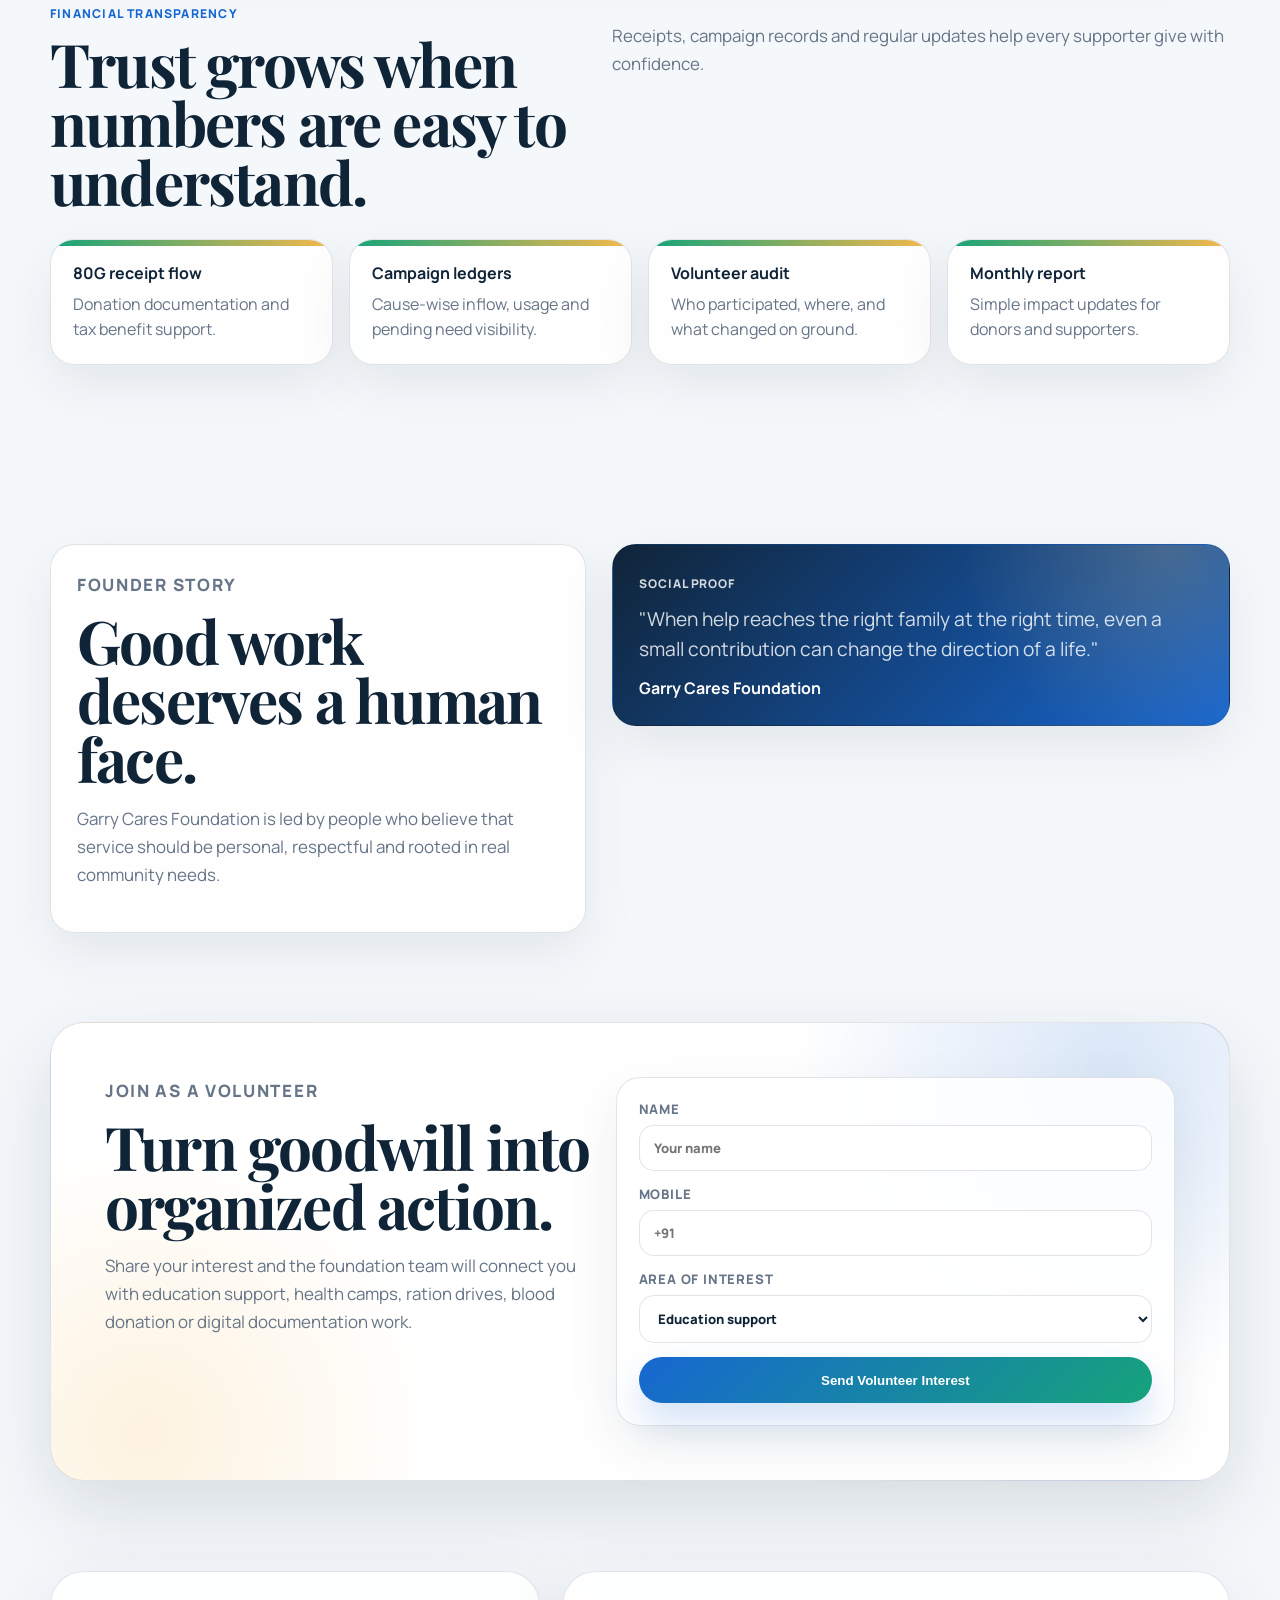
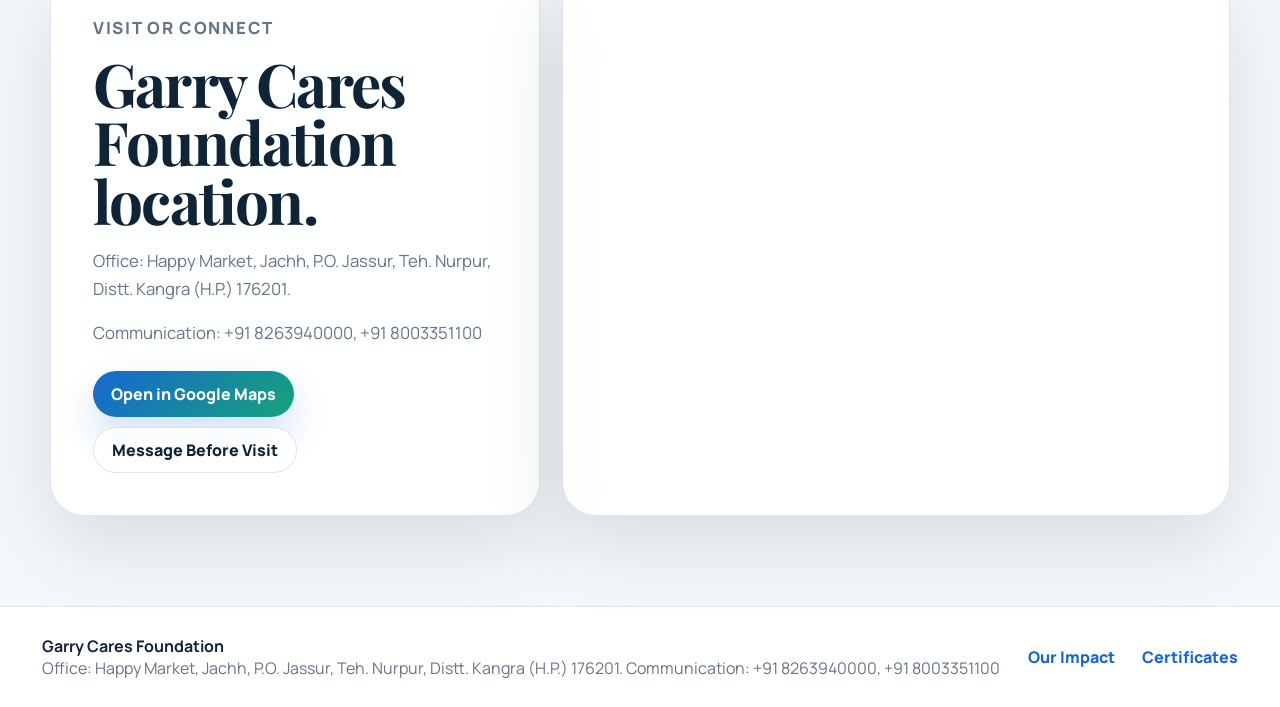
==== commit 079cccee: "Update index.html" ====
--- a/index.html
+++ b/index.html
@@ -25,6 +25,7 @@
       <nav class="desktop-nav" aria-label="Primary navigation">
         <a href="#about">About</a>
         <a href="impact.html">Our Impact</a>
+        <a href="team.html">Team</a>
         <a href="certificates.html">Certificates</a>
         <a href="#projects">Projects</a>
         <a href="media.html">Media</a>
@@ -40,6 +41,7 @@
     <nav class="mobile-menu" aria-label="Mobile navigation" hidden>
       <a href="#about">About</a>
       <a href="impact.html">Our Impact</a>
+      <a href="team.html">Team</a>
       <a href="certificates.html">Certificates</a>
       <a href="#projects">Projects</a>
       <a href="media.html">Media</a>
--- a/styles.css
+++ b/styles.css
@@ -639,6 +639,13 @@
   color: var(--blue);
   font-size: 1.4rem;
   font-weight: 900;
+}
+
+.donation-contact small {
+  margin-top: 4px;
+  color: var(--muted);
+  font-size: 0.78rem;
+  font-weight: 700;
 }
 
 .donation-calculator,
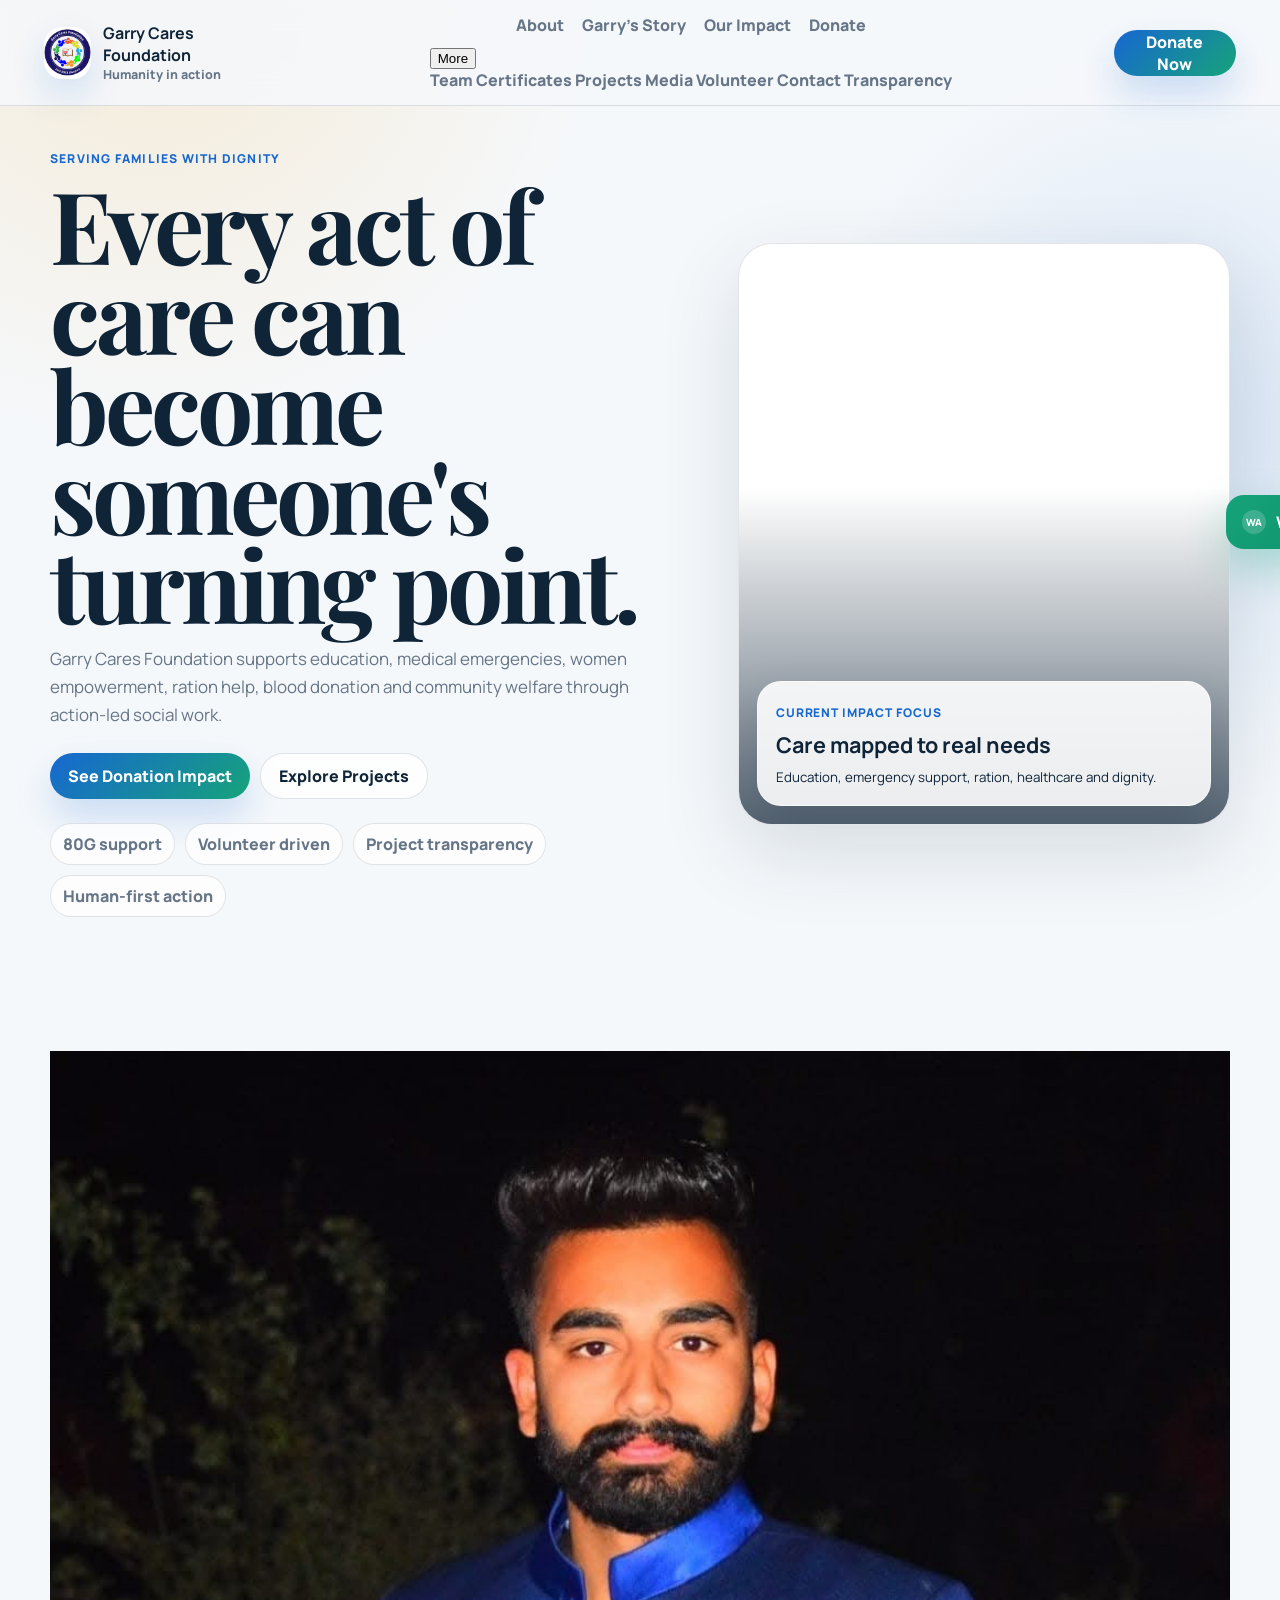
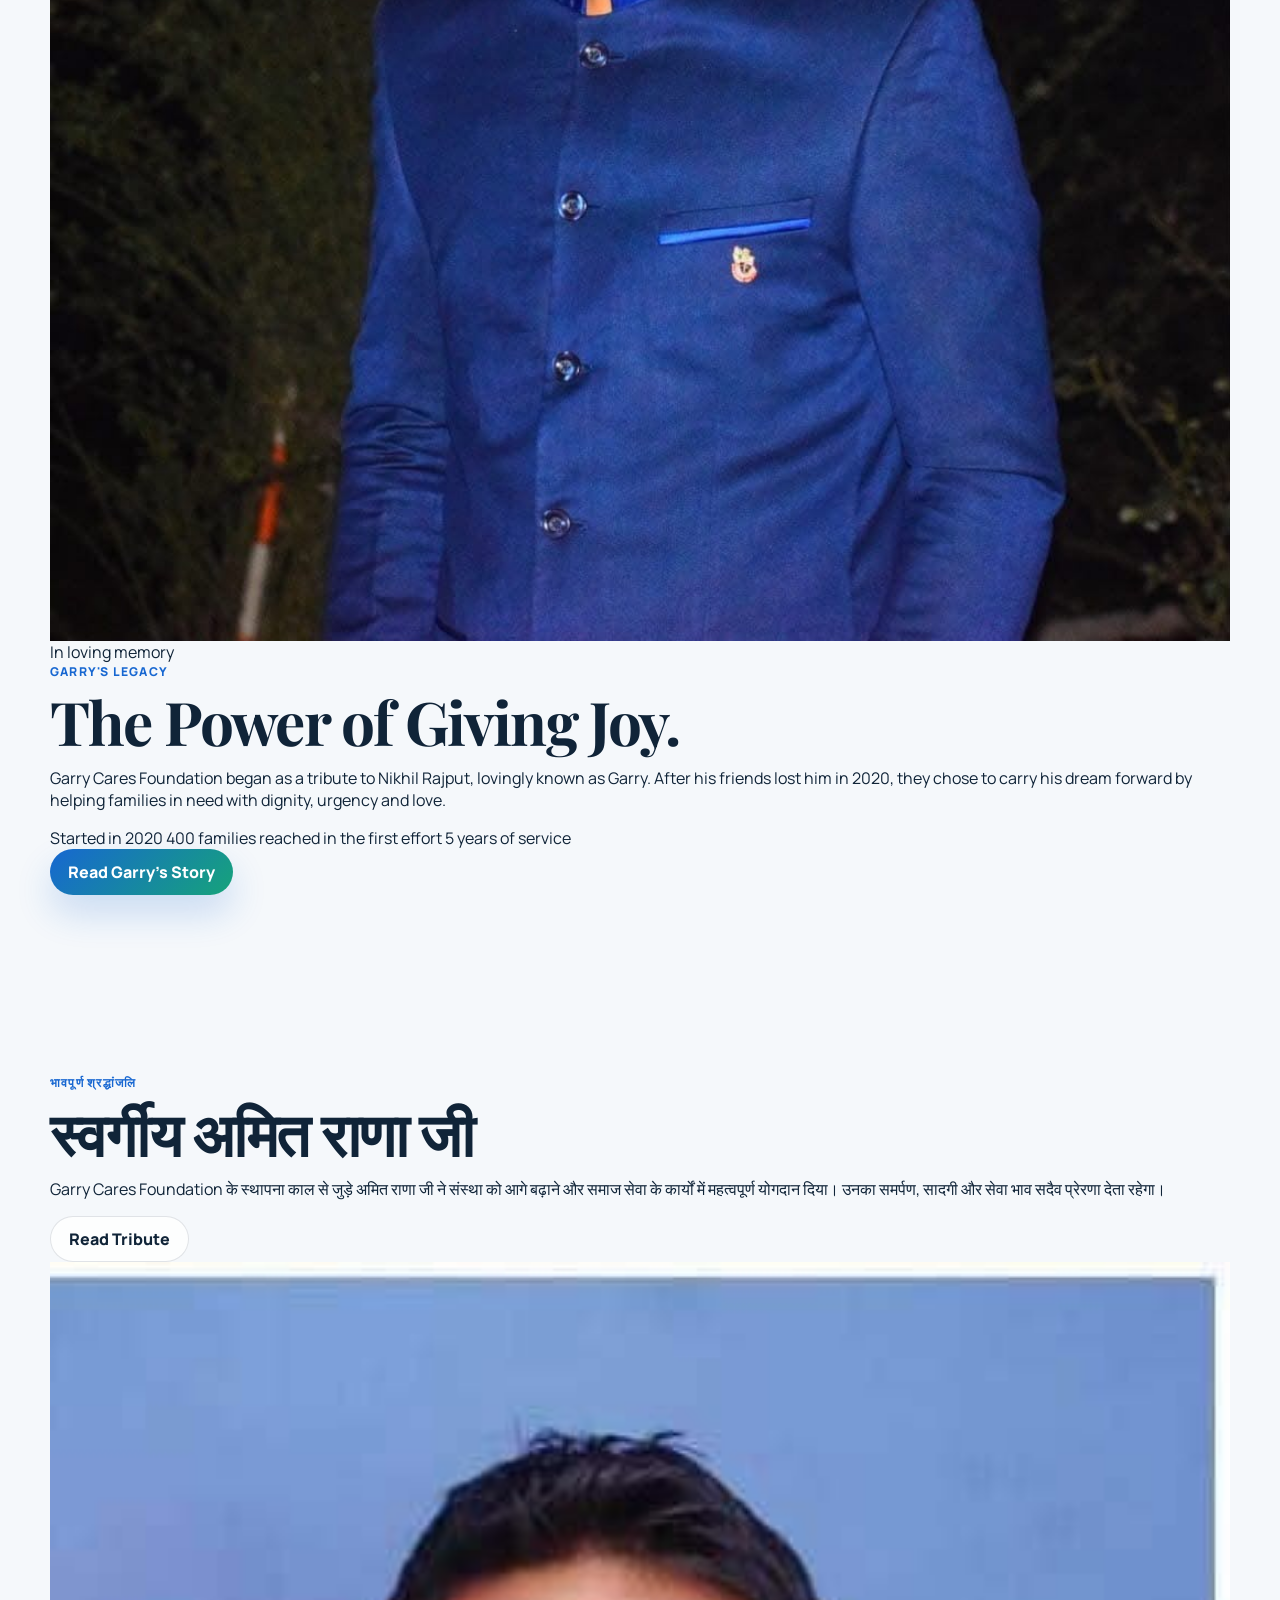
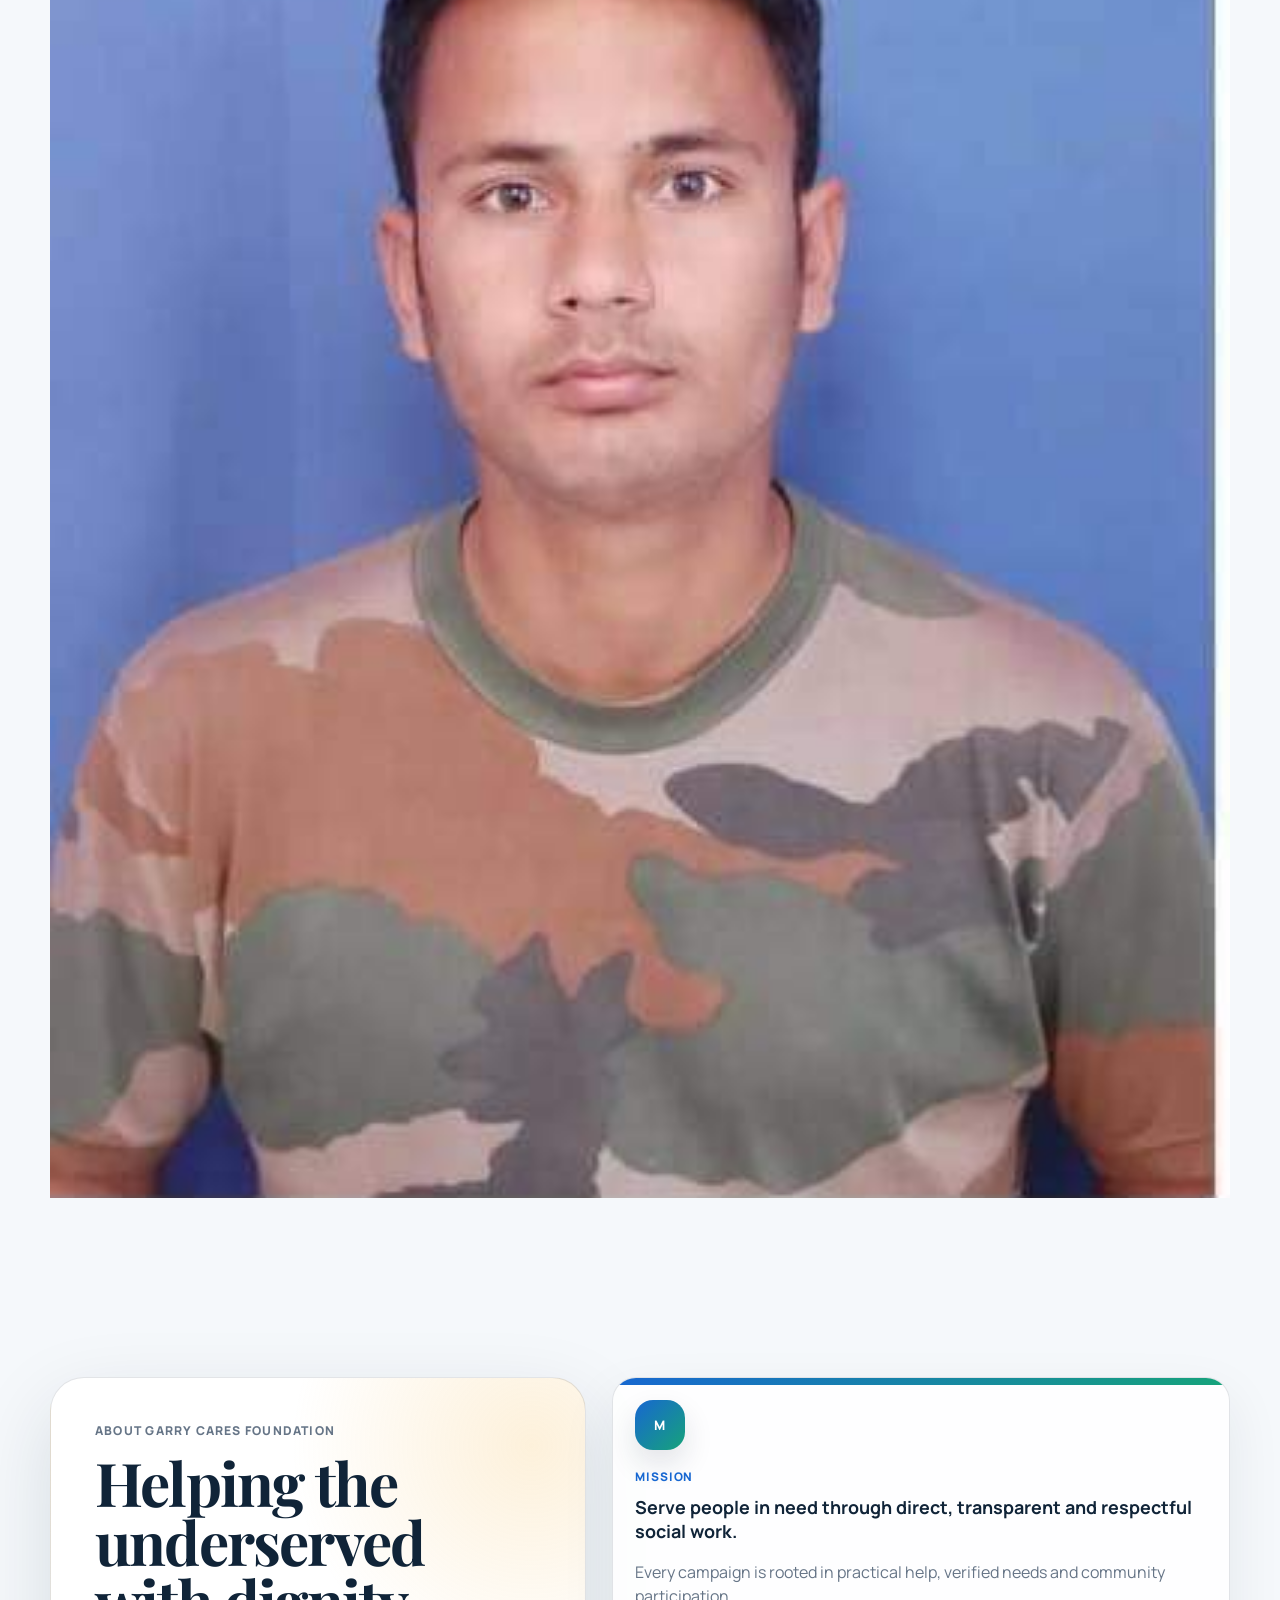
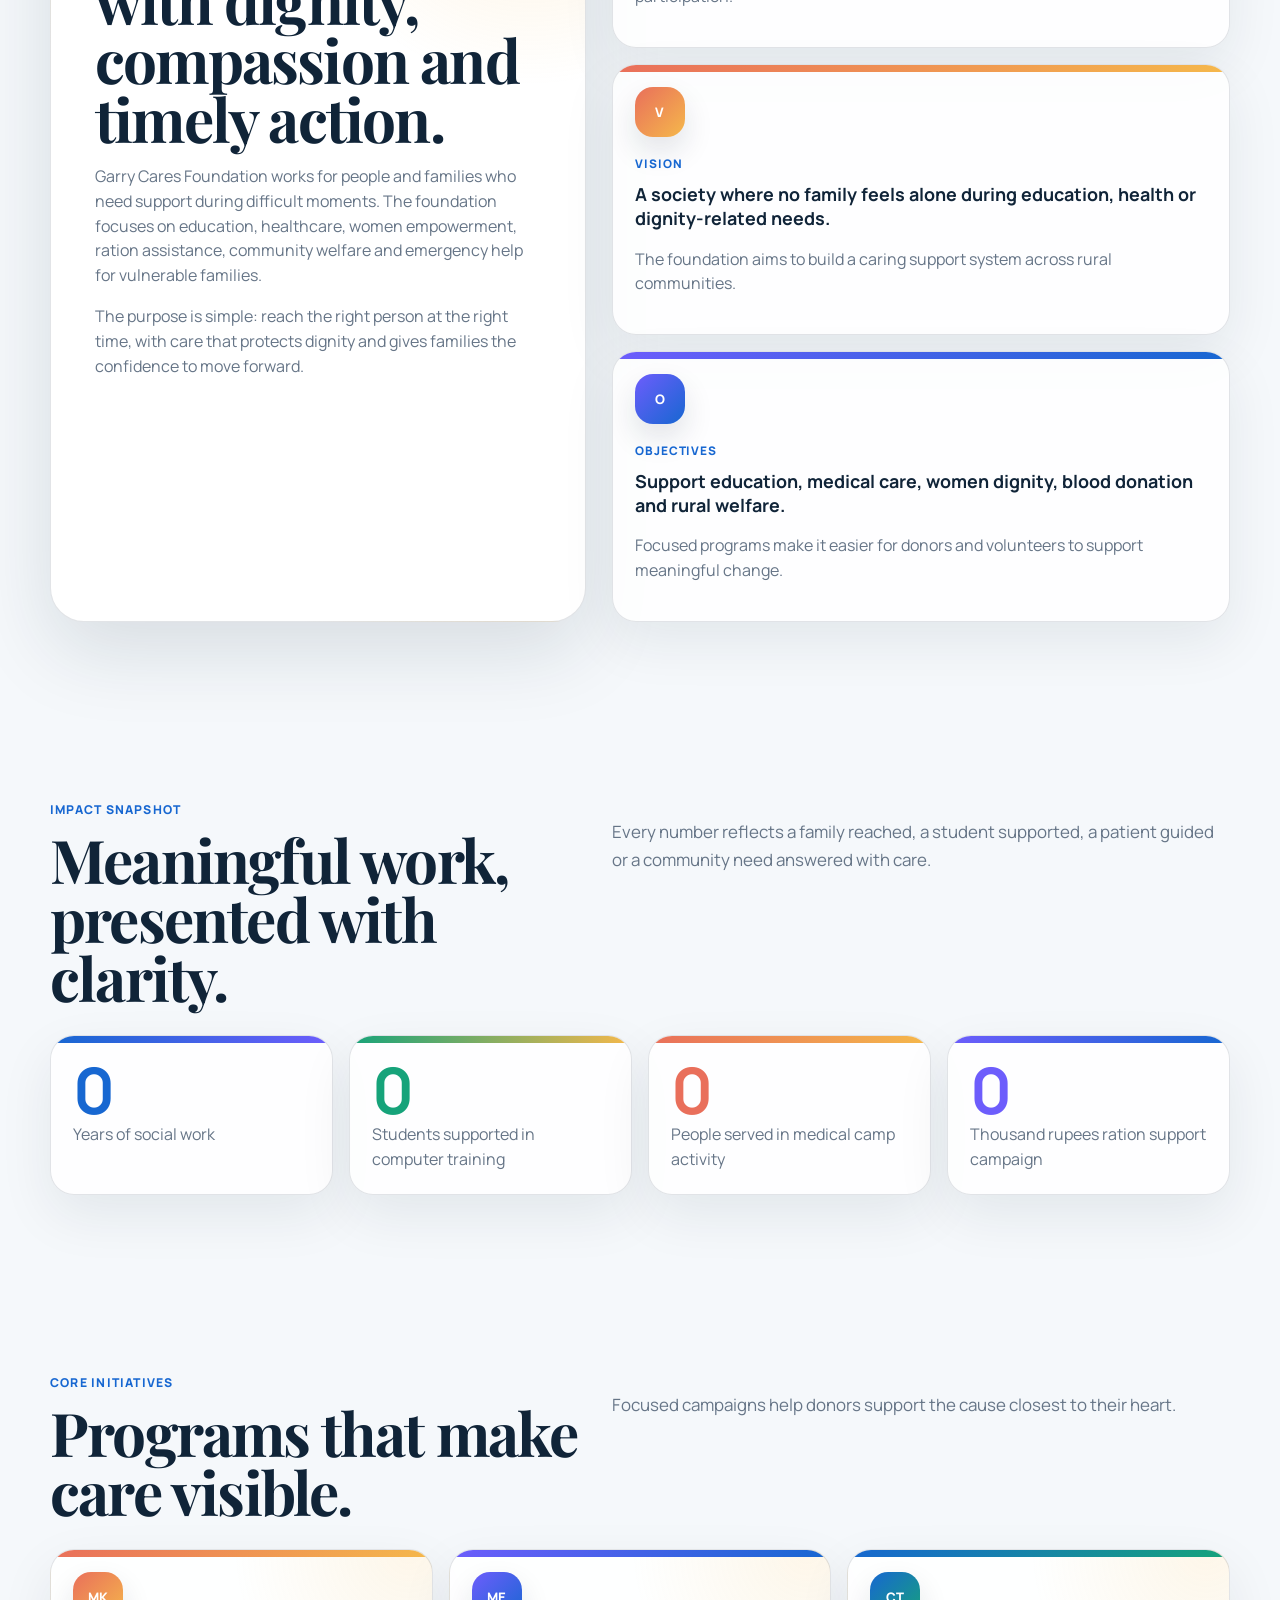
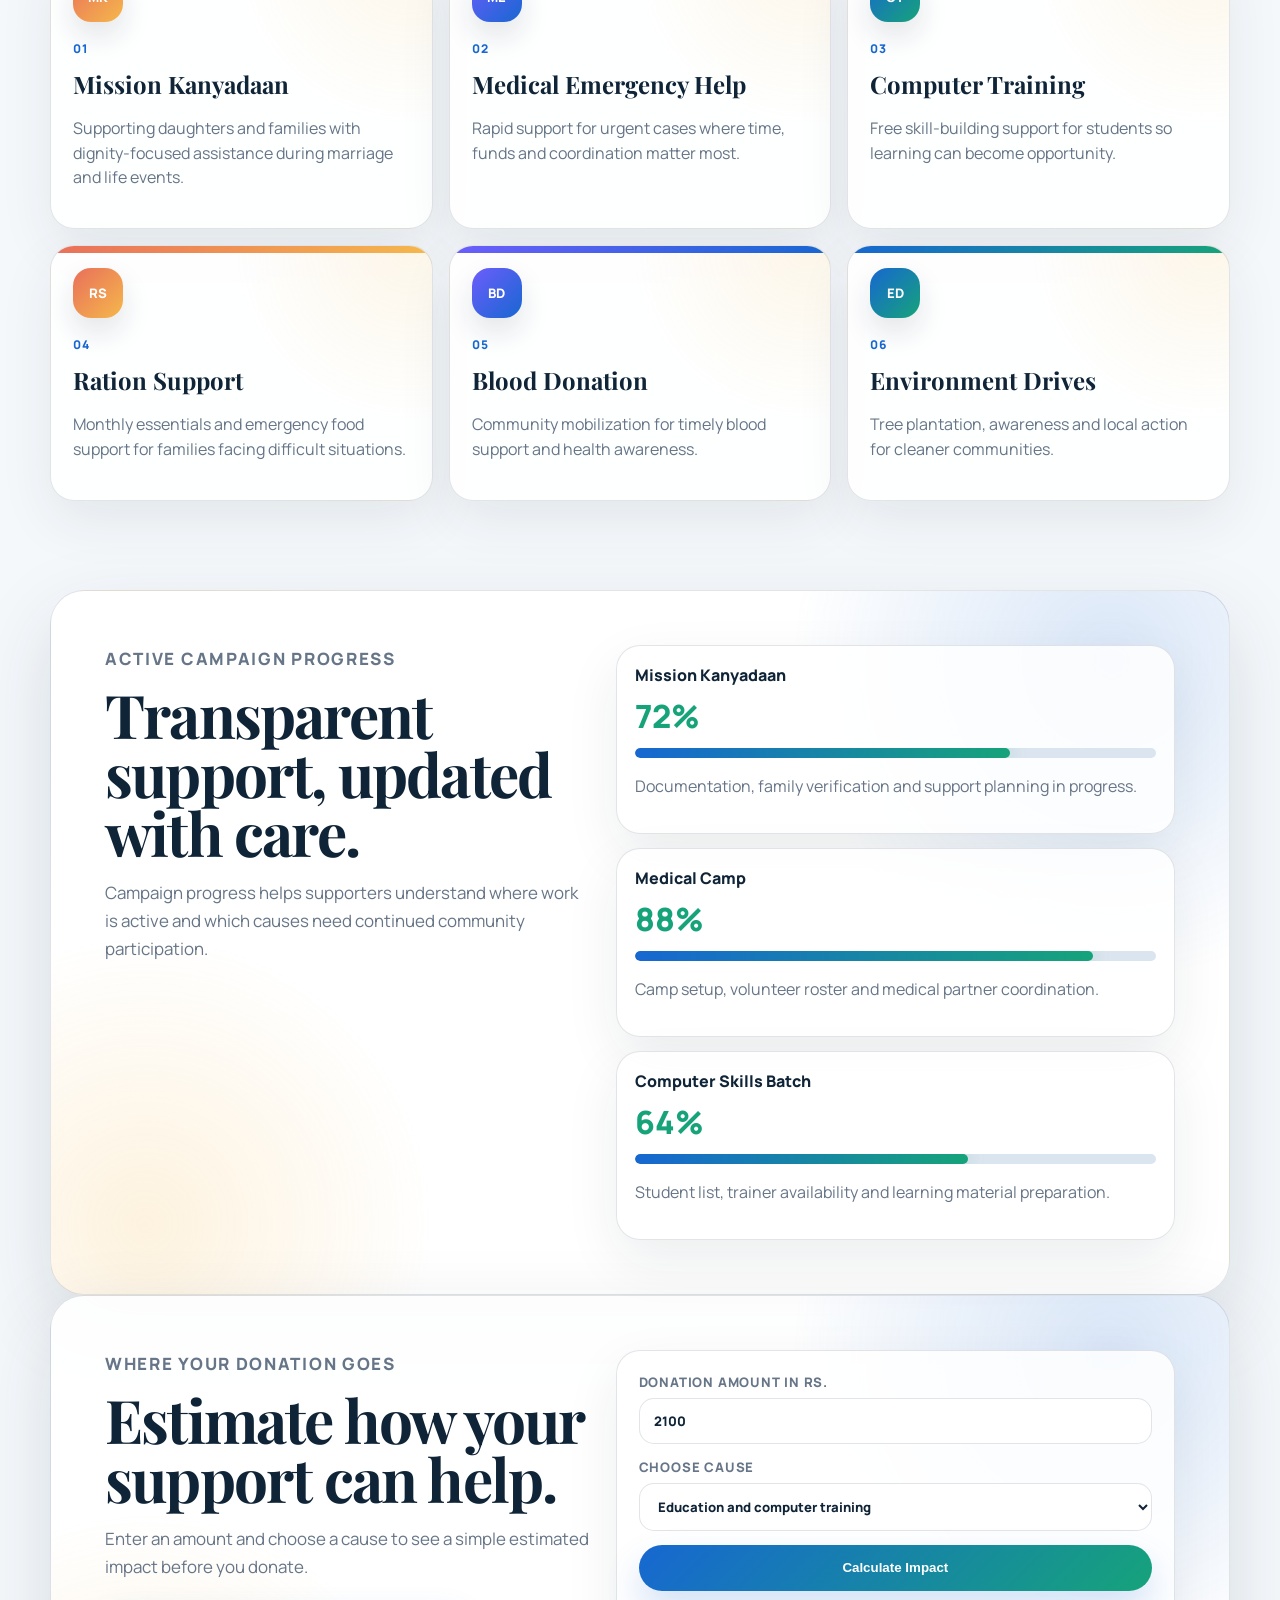
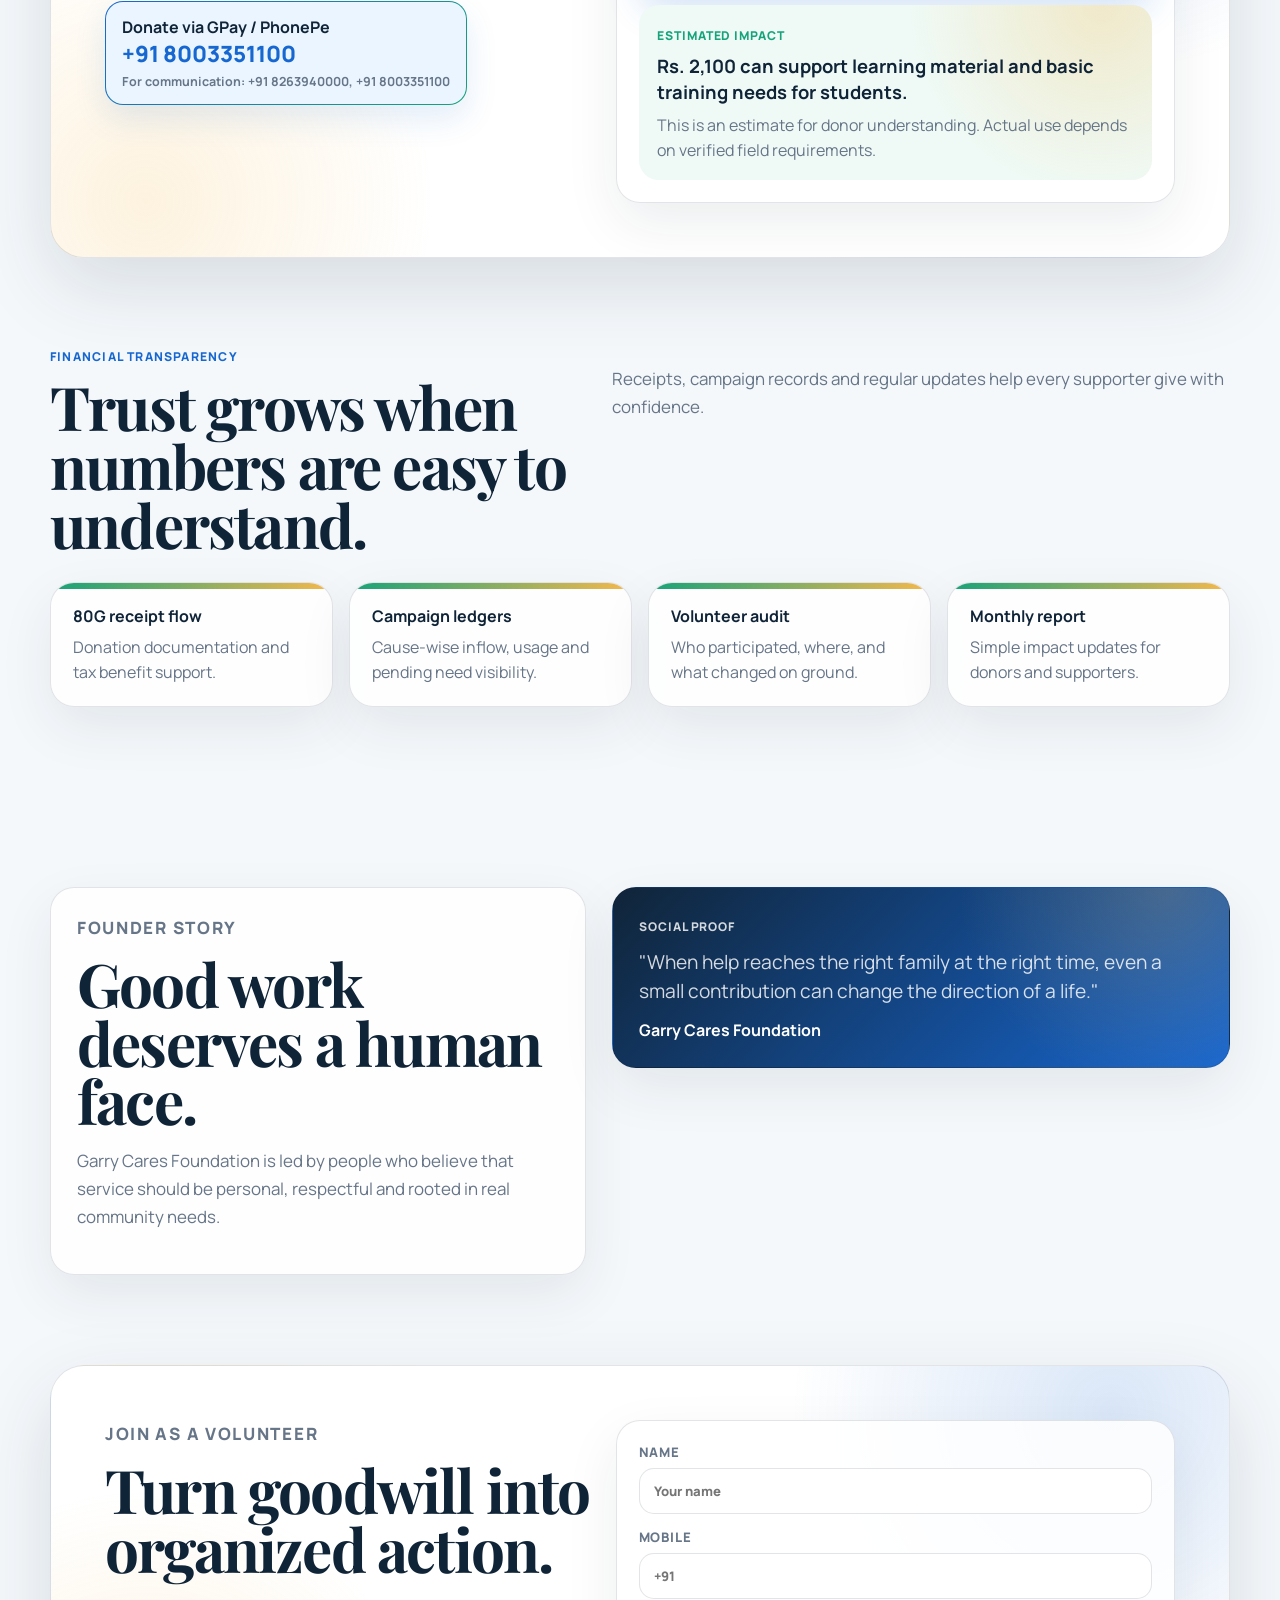
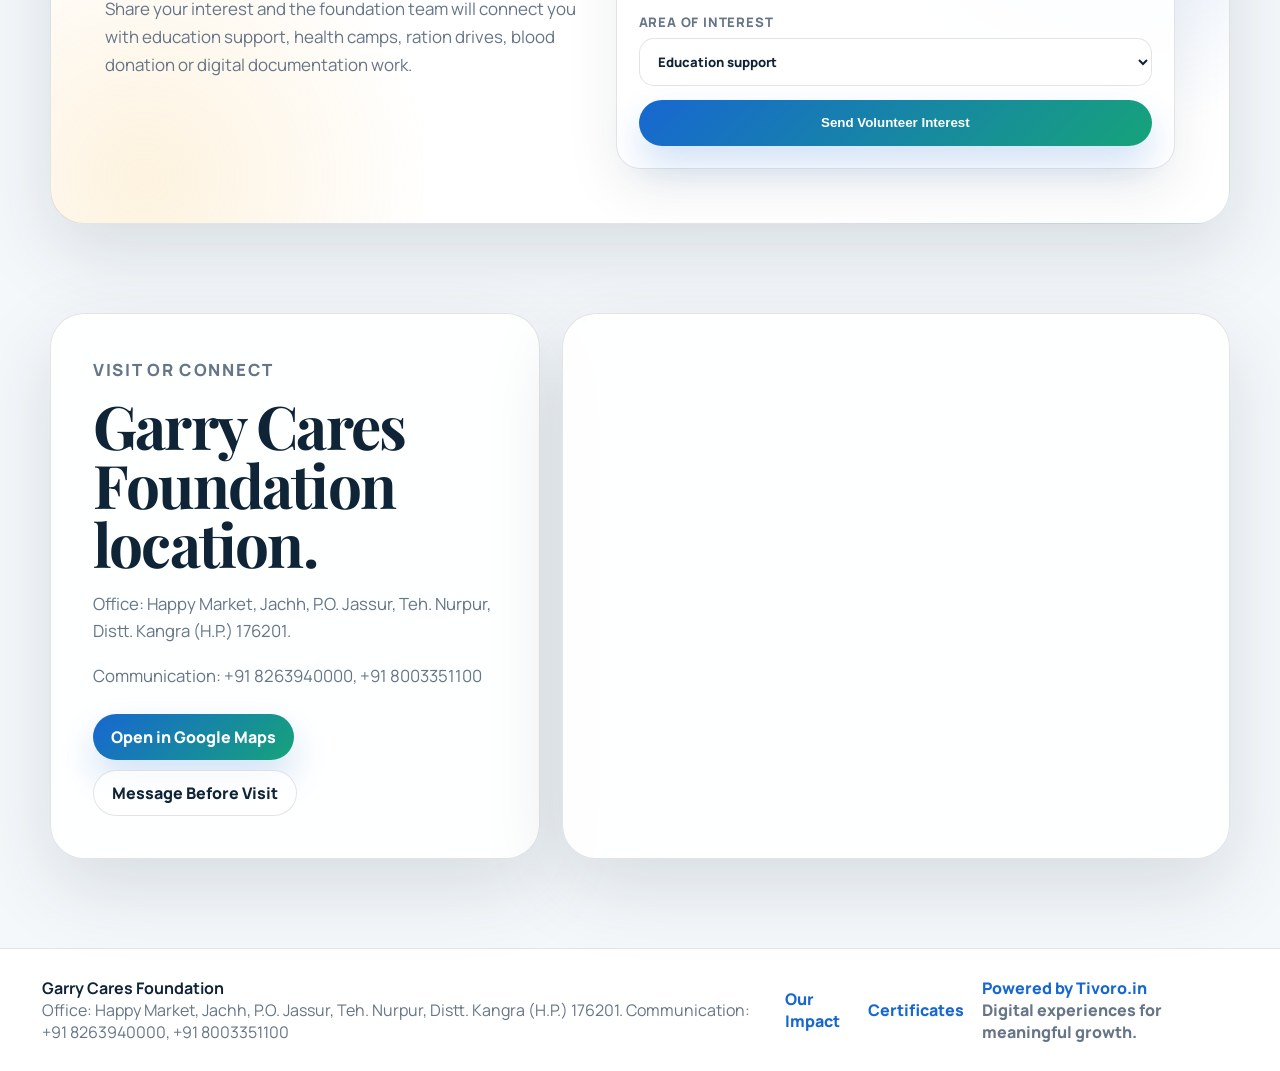
==== commit bc8ca343: "Update index.html" ====
--- a/index.html
+++ b/index.html
@@ -24,15 +24,21 @@
       </a>
       <nav class="desktop-nav" aria-label="Primary navigation">
         <a href="#about">About</a>
+        <a href="garry-story.html">Garry's Story</a>
         <a href="impact.html">Our Impact</a>
-        <a href="team.html">Team</a>
-        <a href="certificates.html">Certificates</a>
-        <a href="#projects">Projects</a>
-        <a href="media.html">Media</a>
         <a href="donate.html">Donate</a>
-        <a href="#volunteer">Volunteer</a>
-        <a href="#contact">Contact</a>
-        <a href="#transparency">Transparency</a>
+        <div class="nav-more">
+          <button class="nav-more-button" type="button" aria-haspopup="true">More</button>
+          <div class="nav-more-menu">
+            <a href="team.html">Team</a>
+            <a href="certificates.html">Certificates</a>
+            <a href="#projects">Projects</a>
+            <a href="media.html">Media</a>
+            <a href="#volunteer">Volunteer</a>
+            <a href="#contact">Contact</a>
+            <a href="#transparency">Transparency</a>
+          </div>
+        </div>
       </nav>
       <a class="header-cta" href="donate.html">Donate Now</a>
       <button class="menu-button" type="button" aria-label="Open menu" aria-expanded="false"><span></span><span></span><span></span></button>
@@ -40,12 +46,14 @@
 
     <nav class="mobile-menu" aria-label="Mobile navigation" hidden>
       <a href="#about">About</a>
+      <a href="garry-story.html">Garry's Story</a>
       <a href="impact.html">Our Impact</a>
+      <a href="donate.html">Donate</a>
+      <span class="mobile-menu-label">More</span>
       <a href="team.html">Team</a>
       <a href="certificates.html">Certificates</a>
       <a href="#projects">Projects</a>
       <a href="media.html">Media</a>
-      <a href="donate.html">Donate</a>
       <a href="#volunteer">Volunteer</a>
       <a href="#contact">Contact</a>
       <a href="#transparency">Transparency</a>
@@ -79,6 +87,46 @@
             <strong>Care mapped to real needs</strong>
             <small>Education, emergency support, ration, healthcare and dignity.</small>
           </div>
+        </div>
+      </section>
+
+      <section class="section legacy-preview-section" id="garry-legacy">
+        <div class="legacy-photo-card">
+          <img src="assets/Garry.jpeg" alt="Nikhil Rajput, known as Garry" />
+          <span>In loving memory</span>
+        </div>
+        <div class="legacy-preview-copy">
+          <p class="eyebrow">Garry's legacy</p>
+          <h2>The Power of Giving Joy.</h2>
+          <p>
+            Garry Cares Foundation began as a tribute to Nikhil Rajput, lovingly
+            known as Garry. After his friends lost him in 2020, they chose to
+            carry his dream forward by helping families in need with dignity,
+            urgency and love.
+          </p>
+          <div class="legacy-facts">
+            <span>Started in 2020</span>
+            <span>400 families reached in the first effort</span>
+            <span>5 years of service</span>
+          </div>
+          <a class="primary-button" href="garry-story.html">Read Garry's Story</a>
+        </div>
+      </section>
+
+      <section class="section amit-preview-section">
+        <div class="amit-preview-copy">
+          <p class="eyebrow">भावपूर्ण श्रद्धांजलि</p>
+          <h2>स्वर्गीय अमित राणा जी</h2>
+          <p>
+            Garry Cares Foundation के स्थापना काल से जुड़े अमित राणा जी ने
+            संस्था को आगे बढ़ाने और समाज सेवा के कार्यों में महत्वपूर्ण
+            योगदान दिया। उनका समर्पण, सादगी और सेवा भाव सदैव प्रेरणा देता
+            रहेगा।
+          </p>
+          <a class="secondary-button" href="amit-tribute.html">Read Tribute</a>
+        </div>
+        <div class="amit-preview-photo">
+          <img src="assets/amit.jpeg" alt="Amit Rana ji" />
         </div>
       </section>
 
@@ -293,6 +341,7 @@
       </div>
       <a href="impact.html">Our Impact</a>
       <a href="certificates.html">Certificates</a>
+      <a class="powered-by" href="https://www.tivoro.in/" target="_blank" rel="noopener noreferrer">Powered by Tivoro.in <span>Digital experiences for meaningful growth.</span></a>
     </footer>
 
     <script src="script.js"></script>
--- a/styles.css
+++ b/styles.css
@@ -767,14 +767,38 @@
 .whatsapp-float {
   position: fixed;
   z-index: 12;
-  right: 18px;
-  bottom: 18px;
+  top: 58%;
+  right: 0;
+  transform: translateX(calc(100% - 54px)) translateY(-50%);
+  display: inline-flex;
+  align-items: center;
+  gap: 10px;
+  min-height: 54px;
+  border-radius: 18px 0 0 18px;
+  color: #fff;
+  background: linear-gradient(135deg, #16a37a, #0c8f6a);
+  padding: 0 18px 0 16px;
+  font-weight: 900;
+  box-shadow: 0 18px 44px rgba(22, 163, 122, 0.3);
+  transition: transform 0.24s ease, box-shadow 0.24s ease;
+}
+
+.whatsapp-float::before {
+  display: grid;
+  width: 24px;
+  height: 24px;
+  place-items: center;
   border-radius: 999px;
-  color: #fff;
-  background: #16a37a;
-  padding: 13px 16px;
-  font-weight: 900;
-  box-shadow: 0 18px 44px rgba(22, 163, 122, 0.28);
+  background: rgba(255, 255, 255, 0.18);
+  content: "WA";
+  font-size: 0.62rem;
+  letter-spacing: 0.02em;
+}
+
+.whatsapp-float:hover,
+.whatsapp-float:focus-visible {
+  transform: translateX(0) translateY(-50%);
+  box-shadow: 0 22px 54px rgba(22, 163, 122, 0.38);
 }
 
 .site-footer {
@@ -1049,6 +1073,270 @@
   align-items: center;
 }
 
+.team-hero {
+  display: grid;
+  grid-template-columns: minmax(0, 0.95fr) minmax(320px, 0.55fr);
+  gap: clamp(18px, 4vw, 42px);
+  align-items: center;
+  width: min(1180px, calc(100% - 32px));
+  min-height: auto;
+  margin: 0 auto;
+  padding: clamp(34px, 6vw, 64px) 0 18px;
+}
+
+.team-hero h1 {
+  max-width: 850px;
+}
+
+.team-hero p {
+  max-width: 720px;
+  color: var(--muted);
+  font-size: 1rem;
+  line-height: 1.55;
+}
+
+.team-hero-card {
+  position: relative;
+  overflow: hidden;
+  border: 1px solid rgba(255, 255, 255, 0.48);
+  border-radius: 34px;
+  background:
+    radial-gradient(circle at 18% 18%, rgba(245, 184, 75, 0.34), transparent 12rem),
+    linear-gradient(135deg, #102438, #1767d1 55%, #16a37a);
+  padding: clamp(20px, 3vw, 28px);
+  color: #fff;
+  box-shadow: var(--shadow);
+}
+
+.team-hero-card::after {
+  position: absolute;
+  right: -46px;
+  bottom: -46px;
+  width: 150px;
+  height: 150px;
+  border: 1px solid rgba(255, 255, 255, 0.32);
+  border-radius: 999px;
+  content: "";
+}
+
+.team-hero-card span,
+.leader-copy span,
+.secretary-card span {
+  color: var(--gold);
+  font-size: 0.76rem;
+  font-weight: 900;
+  letter-spacing: 0.08em;
+  text-transform: uppercase;
+}
+
+.team-hero-card strong {
+  display: block;
+  margin: 10px 0;
+  font-size: clamp(1.35rem, 2.4vw, 1.8rem);
+  line-height: 1.08;
+}
+
+.team-hero-card p {
+  color: rgba(255, 255, 255, 0.78);
+}
+
+.leader-grid {
+  display: grid;
+  grid-template-columns: repeat(2, minmax(0, 1fr));
+  gap: 14px;
+  margin-top: 22px;
+}
+
+.leadership-section {
+  padding-top: 36px;
+  padding-bottom: 22px;
+}
+
+.leadership-section .section-heading {
+  grid-template-columns: minmax(0, 1fr);
+  gap: 12px;
+}
+
+.leadership-section .section-heading > p {
+  max-width: 640px;
+  margin: 0;
+}
+
+.leader-card,
+.secretary-card {
+  position: relative;
+  overflow: hidden;
+  border: 1px solid var(--line);
+  border-radius: 30px;
+  background: rgba(255, 255, 255, 0.86);
+  box-shadow: 0 22px 60px rgba(16, 36, 56, 0.1);
+  transition: transform 0.24s ease, box-shadow 0.24s ease;
+}
+
+.leader-card:hover,
+.secretary-card:hover,
+.core-team-grid article:hover {
+  transform: translateY(-7px);
+  box-shadow: var(--shadow);
+}
+
+.leader-card {
+  display: grid;
+  grid-template-columns: minmax(145px, 0.62fr) minmax(0, 1fr);
+  min-height: 235px;
+}
+
+.leader-card::before,
+.secretary-card::before,
+.core-team-grid article::before {
+  position: absolute;
+  inset: 0 0 auto;
+  height: 7px;
+  background: var(--team-accent, linear-gradient(90deg, var(--blue), var(--green)));
+  content: "";
+}
+
+.leader-card:nth-child(1) {
+  --team-accent: linear-gradient(90deg, #1767d1, #6d5dfc);
+}
+
+.leader-card:nth-child(2) {
+  --team-accent: linear-gradient(90deg, #16a37a, #f5b84b);
+}
+
+.leader-photo {
+  min-height: 100%;
+  background: #eaf5ff;
+}
+
+.leader-photo img {
+  height: 100%;
+  min-height: 235px;
+  object-fit: cover;
+}
+
+.leader-copy {
+  display: flex;
+  flex-direction: column;
+  justify-content: center;
+  padding: 20px;
+}
+
+.leader-copy h3,
+.secretary-card h3 {
+  margin: 8px 0;
+  font-size: clamp(1.45rem, 2.6vw, 2rem);
+}
+
+.leader-copy a {
+  display: inline-flex;
+  width: fit-content;
+  border-radius: 999px;
+  background: rgba(23, 103, 209, 0.09);
+  padding: 9px 12px;
+  color: var(--blue);
+  font-weight: 900;
+  font-size: 0.92rem;
+}
+
+.secretary-card {
+  grid-column: 1 / -1;
+  padding: 22px;
+  background:
+    radial-gradient(circle at 92% 10%, rgba(245, 184, 75, 0.24), transparent 16rem),
+    rgba(255, 255, 255, 0.9);
+}
+
+.secretary-card p {
+  max-width: 760px;
+  color: var(--muted);
+  line-height: 1.6;
+}
+
+.core-team-panel {
+  display: flex;
+  align-items: end;
+  justify-content: space-between;
+  gap: 18px;
+  border: 1px solid var(--line);
+  border-radius: 34px;
+  background:
+    radial-gradient(circle at 16% 10%, rgba(22, 163, 122, 0.16), transparent 18rem),
+    var(--paper);
+  padding: clamp(20px, 3vw, 28px);
+  box-shadow: var(--shadow);
+}
+
+.core-team-section {
+  padding-top: 24px;
+  padding-bottom: 34px;
+}
+
+.core-team-panel p {
+  max-width: 430px;
+  color: var(--muted);
+  line-height: 1.6;
+}
+
+.core-team-grid {
+  display: grid;
+  grid-template-columns: repeat(5, minmax(0, 1fr));
+  gap: 12px;
+  margin-top: 14px;
+}
+
+.core-team-grid article {
+  position: relative;
+  overflow: hidden;
+  display: grid;
+  gap: 10px;
+  min-height: 118px;
+  border: 1px solid var(--line);
+  border-radius: 24px;
+  background: rgba(255, 255, 255, 0.88);
+  padding: 18px;
+  box-shadow: 0 18px 48px rgba(16, 36, 56, 0.08);
+  transition: transform 0.24s ease, box-shadow 0.24s ease;
+}
+
+.core-team-grid article:nth-child(2n) {
+  --team-accent: linear-gradient(90deg, #16a37a, #f5b84b);
+}
+
+.core-team-grid article:nth-child(3n) {
+  --team-accent: linear-gradient(90deg, #e96f5b, #f5b84b);
+}
+
+.core-team-grid span {
+  display: grid;
+  width: 46px;
+  height: 46px;
+  place-items: center;
+  border-radius: 18px;
+  background: var(--team-accent, linear-gradient(135deg, var(--blue), var(--green)));
+  color: #fff;
+  font-weight: 900;
+}
+
+.core-team-grid strong {
+  align-self: end;
+  font-size: 1.08rem;
+}
+
+.team-cta-section {
+  display: flex;
+  align-items: center;
+  justify-content: space-between;
+  gap: 18px;
+  border: 1px solid var(--line);
+  border-radius: 34px;
+  background:
+    linear-gradient(135deg, rgba(23, 103, 209, 0.1), rgba(22, 163, 122, 0.1)),
+    var(--paper);
+  padding: clamp(20px, 4vw, 34px);
+  box-shadow: var(--shadow);
+}
+
 .donate-hero {
   display: grid;
   grid-template-columns: minmax(0, 0.8fr) minmax(430px, 0.7fr);
@@ -2116,6 +2404,7 @@
   .impact-hero,
   .media-hero,
   .certificates-hero,
+  .team-hero,
   .section-heading,
   .about-section,
   .certificate-intro-section,
@@ -2138,11 +2427,47 @@
   .project-grid,
   .campaign-grid,
   .certificate-grid,
+  .leader-grid,
   .media-proof-grid,
   .impact-metric-grid,
   .journey-grid,
-  .transparency-grid {
+  .transparency-grid,
+  .core-team-grid {
     grid-template-columns: 1fr 1fr;
+  }
+
+  .team-hero {
+    min-height: auto;
+    padding-top: 28px;
+  }
+
+  .team-hero-card {
+    border-radius: 26px;
+  }
+
+  .leadership-section {
+    padding-top: 28px;
+    padding-bottom: 14px;
+  }
+
+  .core-team-section {
+    padding-top: 14px;
+  }
+
+  .leader-card {
+    grid-template-columns: 150px minmax(0, 1fr);
+    min-height: 190px;
+    border-radius: 24px;
+  }
+
+  .leader-photo img {
+    min-height: 190px;
+  }
+
+  .core-team-panel,
+  .team-cta-section {
+    align-items: flex-start;
+    flex-direction: column;
   }
 
   .hero {
@@ -2207,8 +2532,35 @@
     padding-top: 34px;
   }
 
+  .team-hero {
+    width: min(100% - 22px, 1180px);
+    grid-template-columns: 1fr;
+    padding-top: 24px;
+    padding-bottom: 6px;
+  }
+
+  .leadership-section {
+    padding-top: 20px;
+    padding-bottom: 10px;
+  }
+
+  .leadership-section .section-heading {
+    gap: 8px;
+  }
+
+  .leader-grid {
+    margin-top: 14px;
+  }
+
+  .core-team-section {
+    padding-top: 10px;
+    padding-bottom: 24px;
+  }
+
   .impact-cta-section,
-  .media-slider-heading {
+  .media-slider-heading,
+  .core-team-panel,
+  .team-cta-section {
     align-items: flex-start;
     flex-direction: column;
   }
@@ -2243,8 +2595,50 @@
   .journey-grid,
   .proof-grid,
   .certificate-grid,
+  .leader-grid,
+  .core-team-grid,
   .transparency-grid {
     grid-template-columns: 1fr;
+  }
+
+  .leader-card {
+    grid-template-columns: 1fr;
+    min-height: 0;
+  }
+
+  .leader-photo img {
+    height: 220px;
+    min-height: 220px;
+    object-position: top center;
+  }
+
+  .leader-copy {
+    padding: 16px;
+  }
+
+  .leader-copy h3,
+  .secretary-card h3 {
+    font-size: 1.55rem;
+  }
+
+  .team-hero p,
+  .core-team-panel p,
+  .secretary-card p {
+    font-size: 0.94rem;
+    line-height: 1.5;
+  }
+
+  .core-team-grid article {
+    min-height: auto;
+    grid-template-columns: auto 1fr;
+    align-items: center;
+    padding: 14px;
+  }
+
+  .core-team-grid span {
+    width: 40px;
+    height: 40px;
+    border-radius: 14px;
   }
 
   .campaign-card {
@@ -2288,6 +2682,10 @@
   .certificate-intro-card,
   .certificate-note-card,
   .certificate-help-card,
+  .team-hero-card,
+  .secretary-card,
+  .core-team-panel,
+  .team-cta-section,
   .bank-copy,
   .bank-card,
   .location-copy,
@@ -2333,9 +2731,24 @@
     width: 100%;
   }
 
+  .whatsapp-float {
+    top: 64%;
+    min-height: 48px;
+    border-radius: 16px 0 0 16px;
+    padding: 0 14px 0 12px;
+    font-size: 0.86rem;
+    transform: translateX(calc(100% - 48px)) translateY(-50%);
+  }
+
+  .whatsapp-float::before {
+    width: 22px;
+    height: 22px;
+    font-size: 0.58rem;
+  }
+
   .site-footer {
     align-items: flex-start;
     flex-direction: column;
-    padding-bottom: 82px;
-  }
-}
+    padding-bottom: 28px;
+  }
+}
